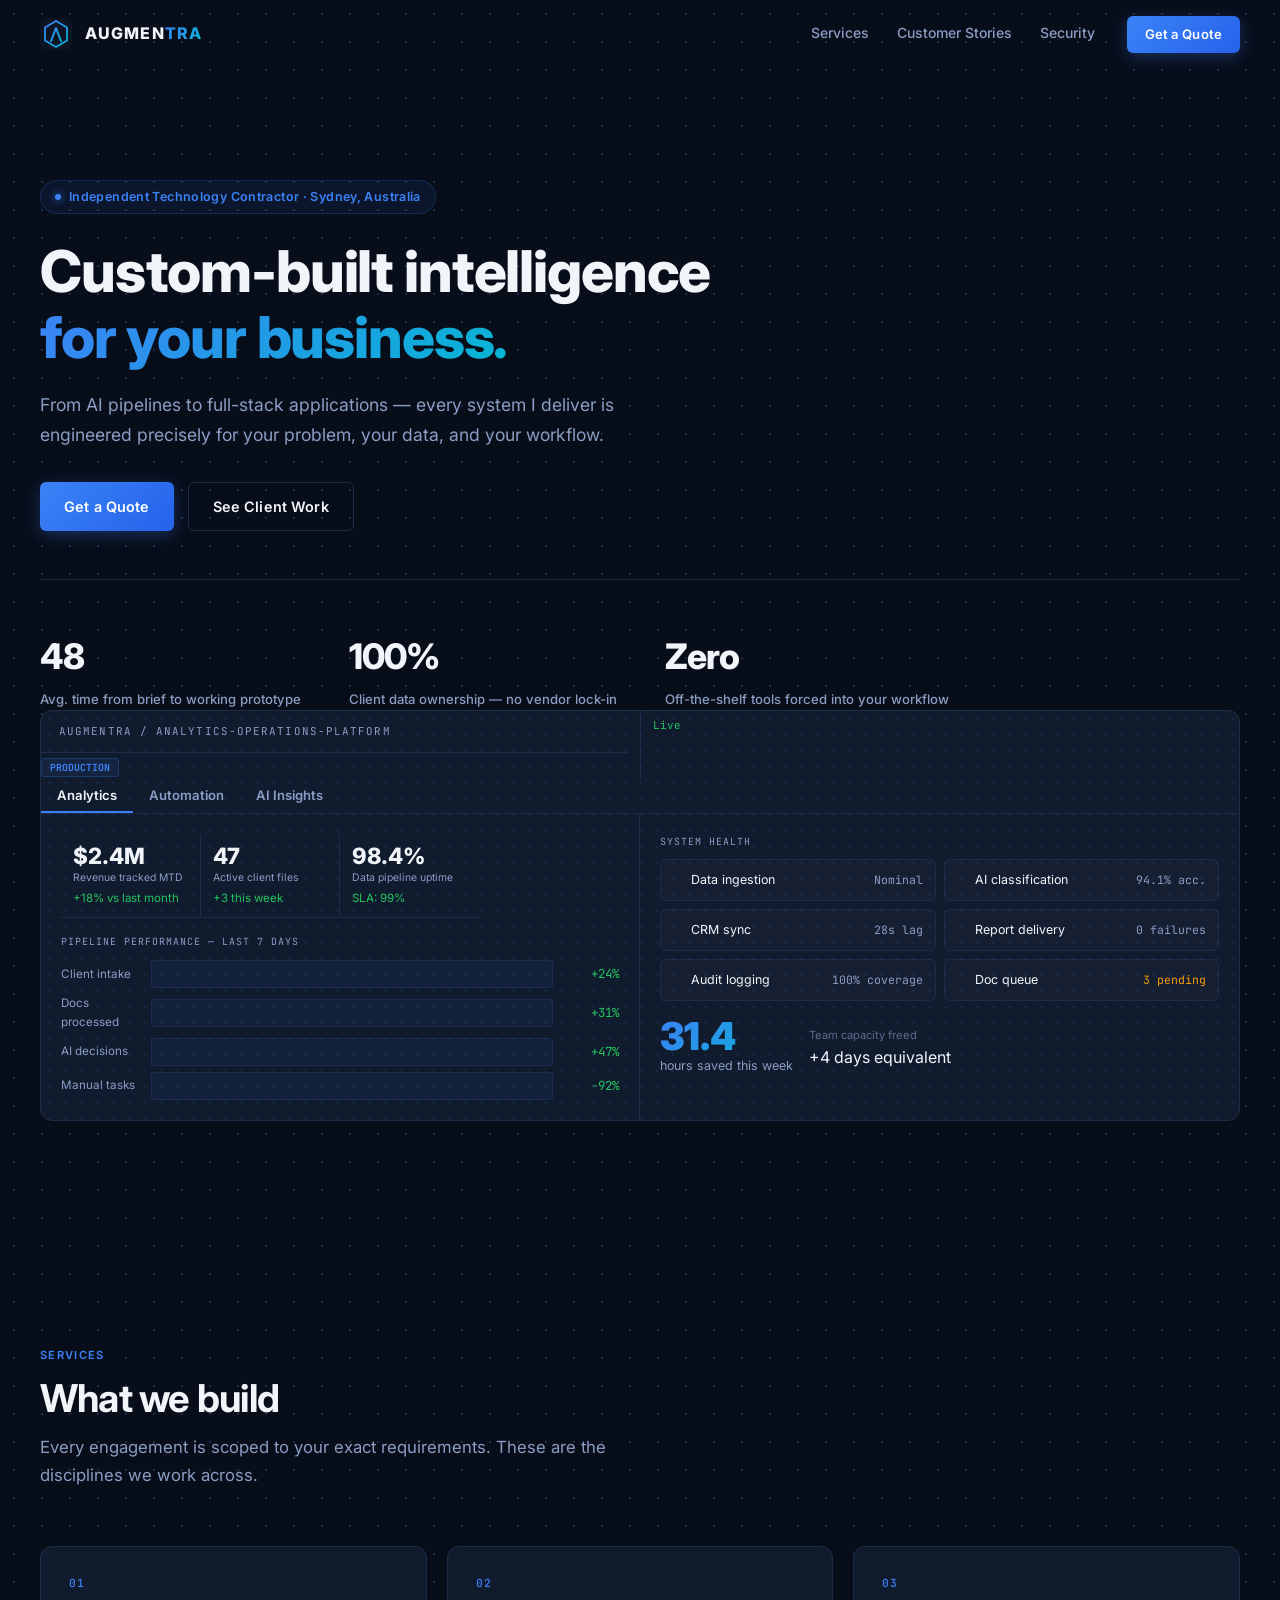
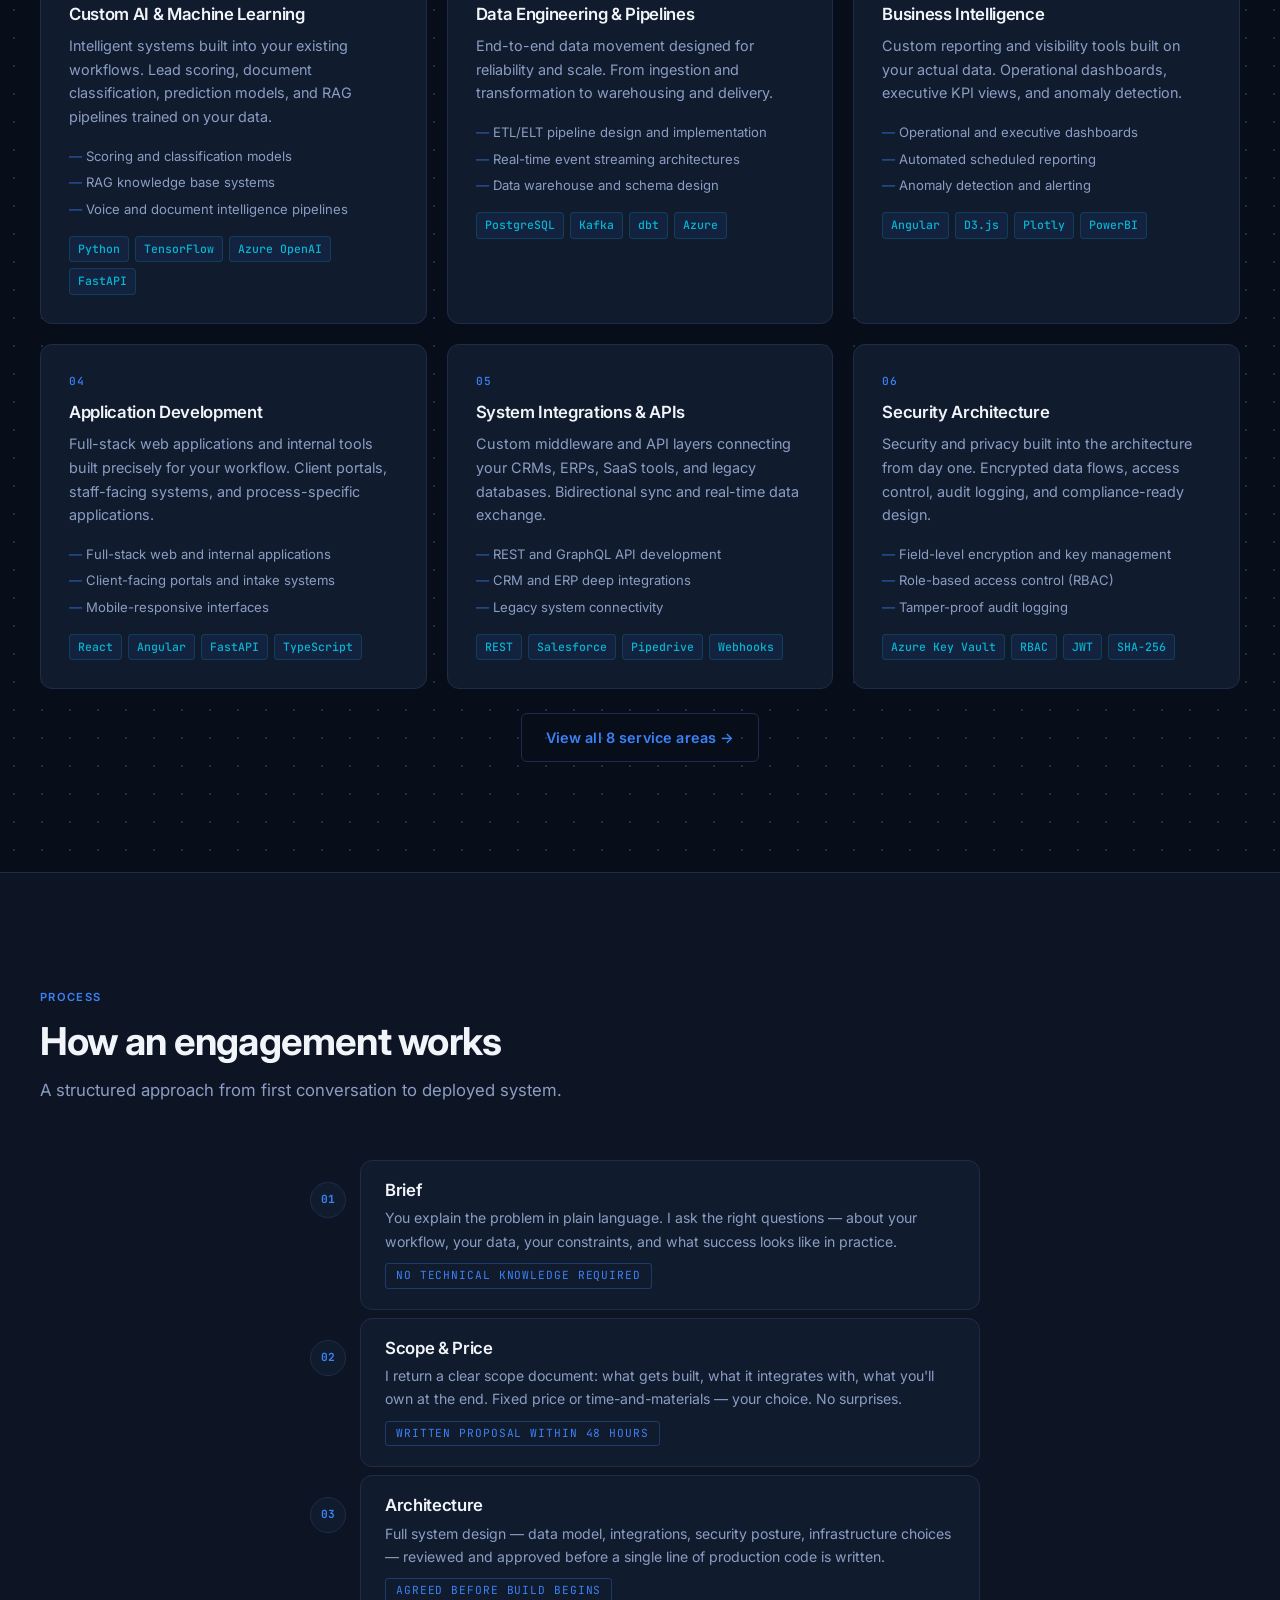
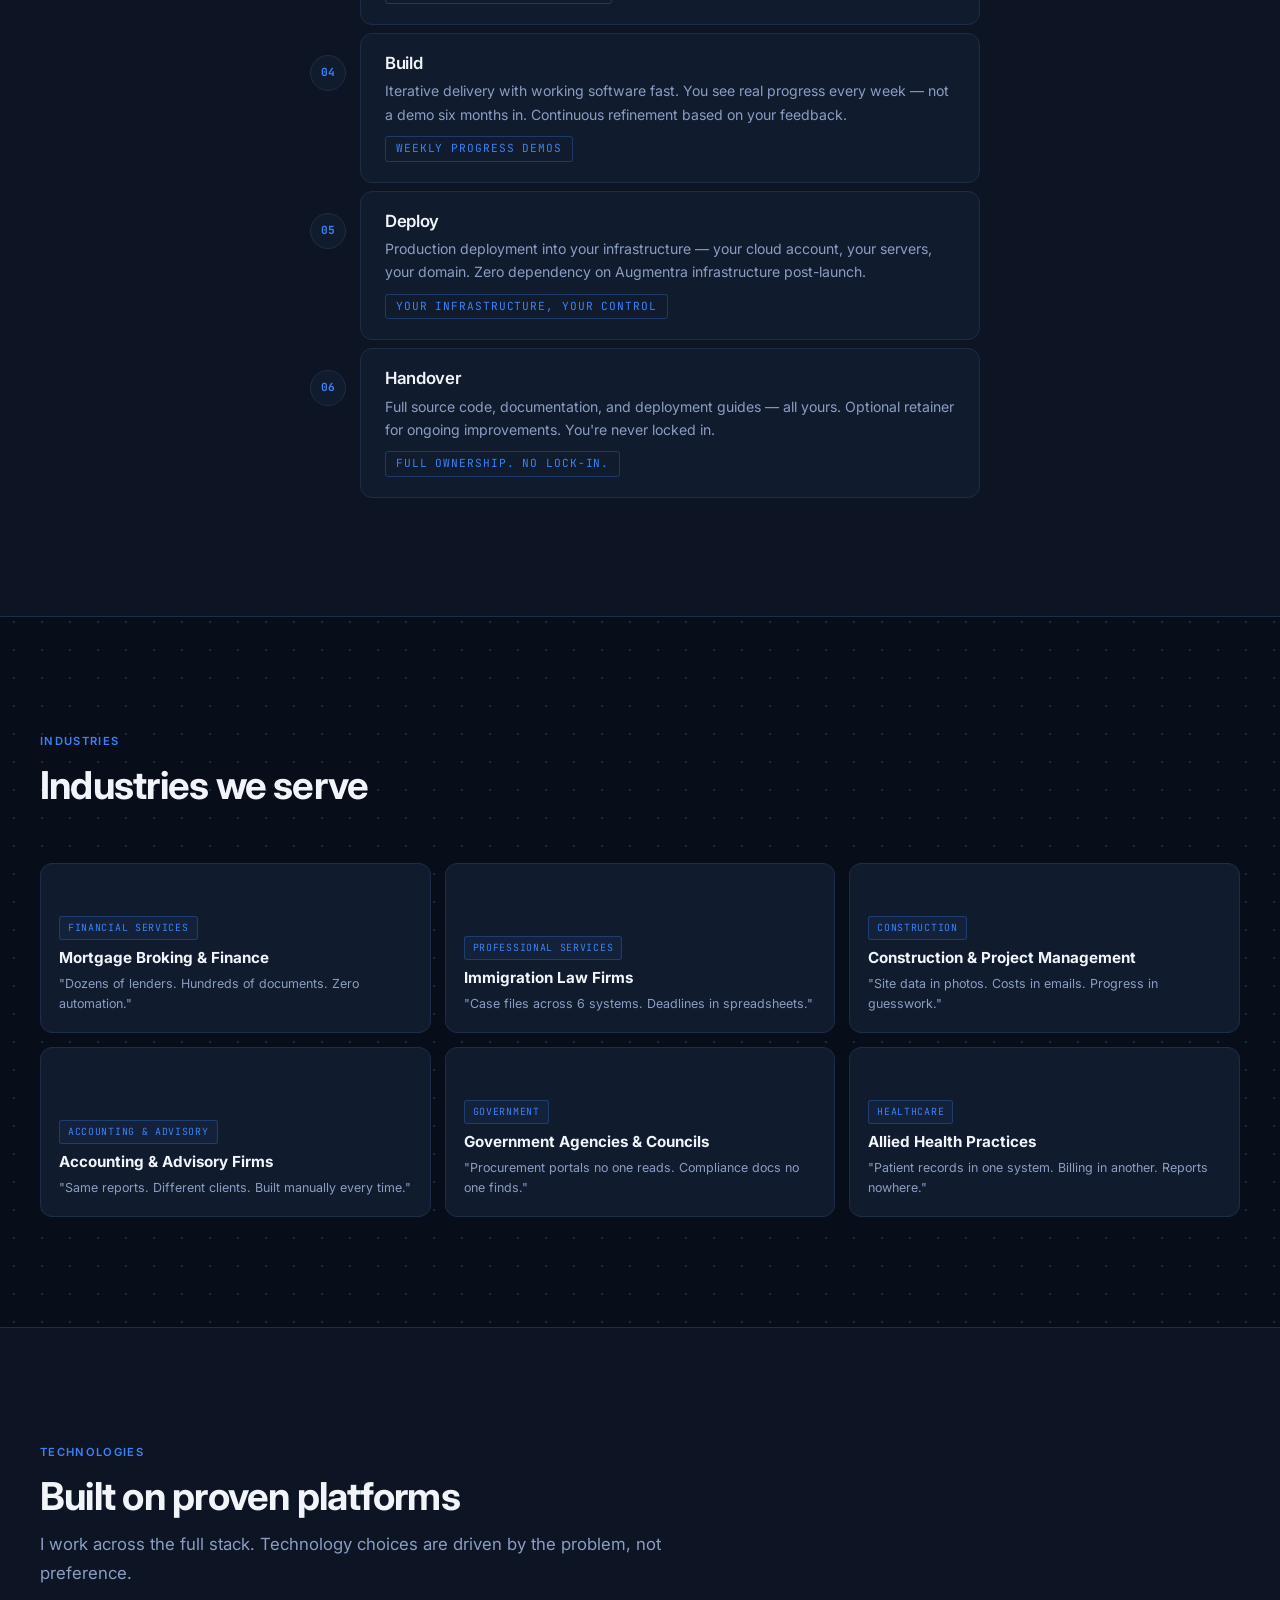
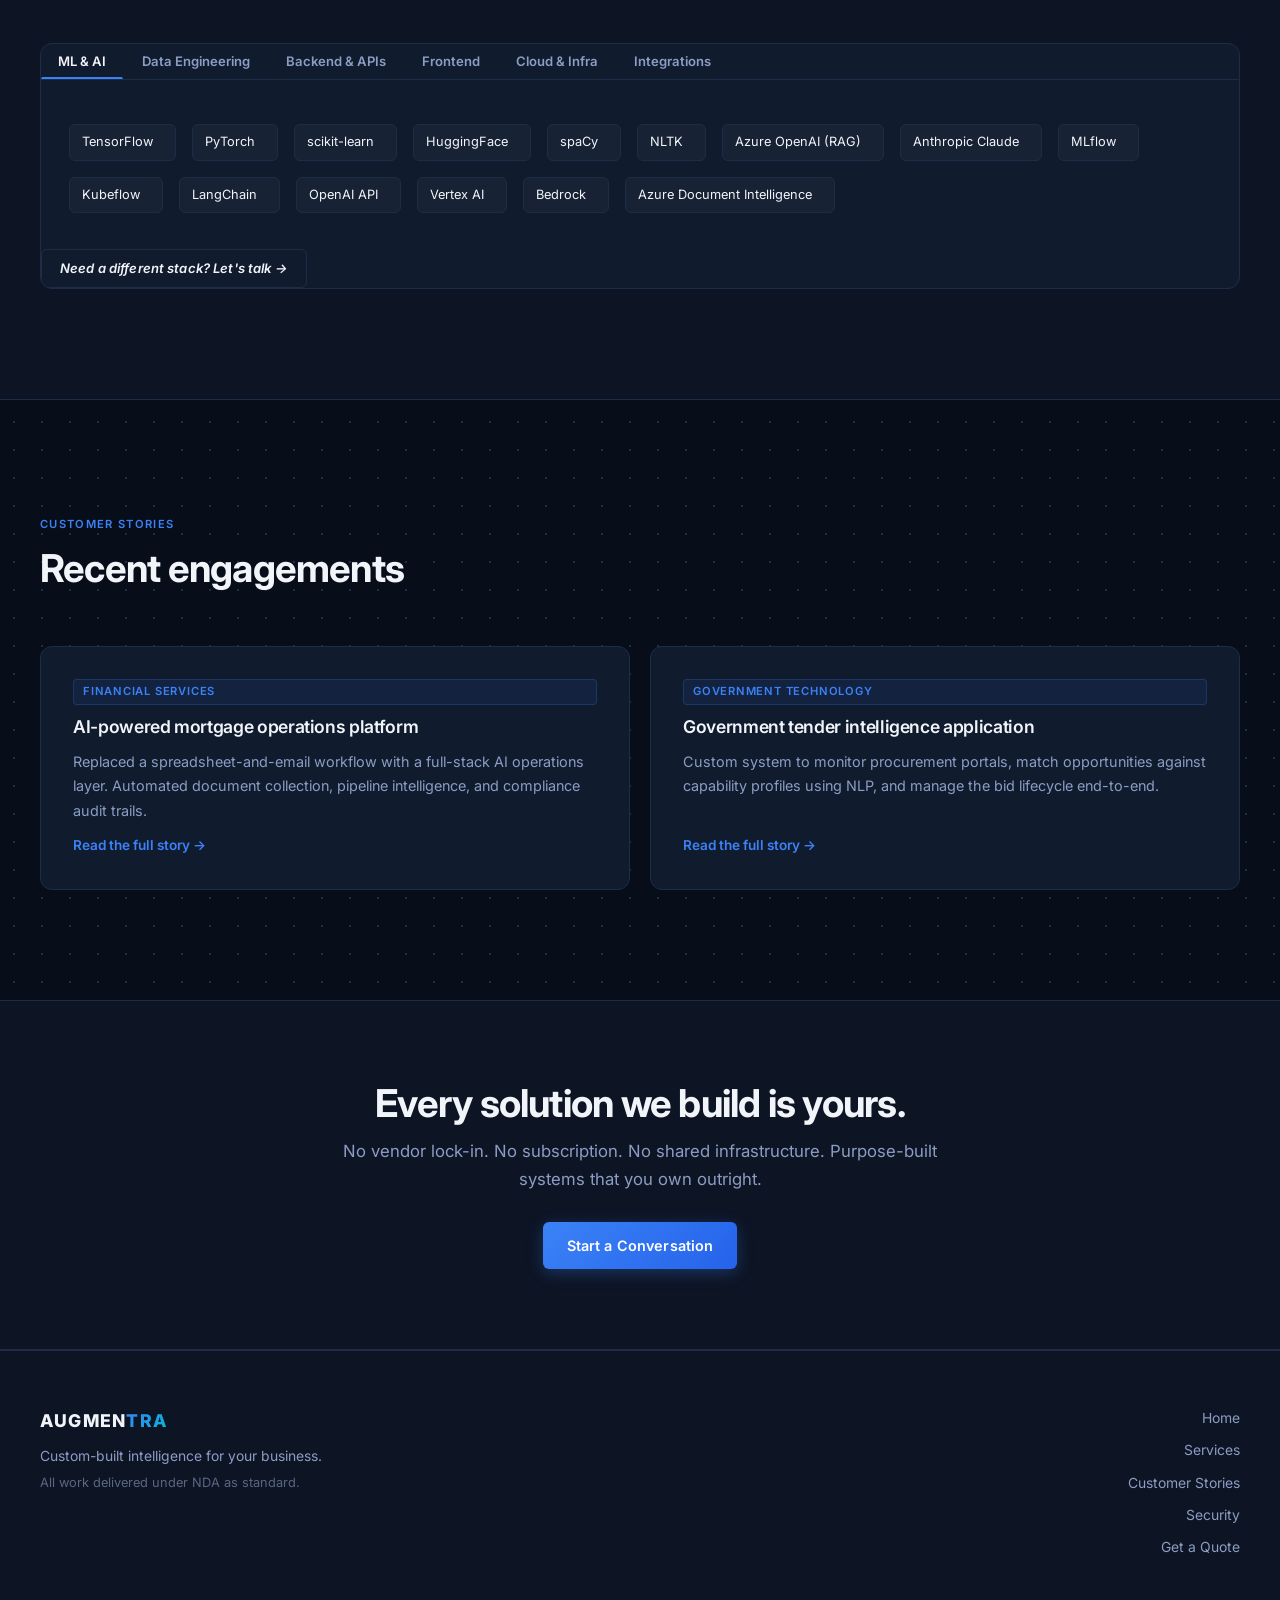
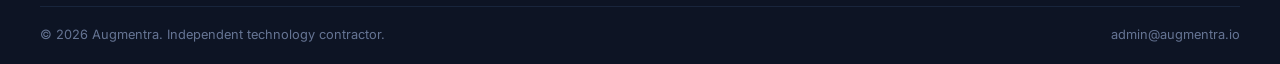
==== index.html @ 49729f47 "fix: cache-bust main.js v2 across all pages" ====
<!DOCTYPE html>
<html lang="en">
<head>
  <meta charset="UTF-8" />
  <meta name="viewport" content="width=device-width, initial-scale=1.0" />
  <title>Augmentra — Custom-built intelligence for your business.</title>
  <meta name="description" content="Independent technology contractor building custom AI, data pipelines, and software integrations. Every system engineered precisely for your problem." />
  <link rel="stylesheet" href="styles.css?v=2" />
  <link rel="icon" href="/favicon.svg?v=2" type="image/svg+xml" />
  <link rel="apple-touch-icon" href="/favicon.svg?v=2" />
</head>
<body class="dot-bg">

<nav class="nav" id="nav">
  <div class="container">
    <div class="nav-inner">
      <a href="/" class="nav-logo">
        <svg class="nav-logo-icon" viewBox="0 0 32 32" xmlns="http://www.w3.org/2000/svg">
          <defs>
            <linearGradient id="nlg" x1="0%" y1="0%" x2="100%" y2="100%">
              <stop offset="0%" stop-color="#3b82f6"/>
              <stop offset="100%" stop-color="#06b6d4"/>
            </linearGradient>
          </defs>
          <rect width="32" height="32" rx="6" fill="#0d1424"/>
          <polygon points="16,3 27,9.5 27,22.5 16,29 5,22.5 5,9.5" fill="none" stroke="url(#nlg)" stroke-width="1.8"/>
          <polyline points="11,23 16,10 21,23" fill="none" stroke="url(#nlg)" stroke-width="2" stroke-linecap="round" stroke-linejoin="round"/>
          <line x1="13" y1="18.5" x2="19" y2="18.5" stroke="url(#nlg)" stroke-width="1.8" stroke-linecap="round"/>
        </svg>
        <span class="nav-wordmark"><span class="nav-wm-aug">AUGMEN</span><span class="nav-wm-tra">TRA</span></span>
      </a>
      <div class="nav-links">
        <a href="/services">Services</a>
        <a href="/customer-stories">Customer Stories</a>
        <a href="/security">Security</a>
      </div>
      <div class="nav-cta">
        <a href="/quote" class="btn btn-primary btn-sm">Get a Quote</a>
      </div>
      <button class="hamburger" id="hamburger" aria-label="Menu" aria-expanded="false">
        <span></span><span></span><span></span>
      </button>
    </div>
    <div class="nav-mobile" id="nav-mobile">
      <a href="/services">Services</a>
      <a href="/customer-stories">Customer Stories</a>
      <a href="/security">Security</a>
      <a href="/quote" class="btn btn-primary btn-sm">Get a Quote</a>
    </div>
  </div>
</nav>

<!-- HERO -->
<section class="hero">
  <div class="container">
    <div class="hero-badge reveal-fade">Independent Technology Contractor · Sydney, Australia</div>
    <h1 class="reveal-up">Custom-built intelligence<br><span class="gradient-text">for your business.</span></h1>
    <p class="sub reveal-up reveal-delay-1">From AI pipelines to full-stack applications — every system I deliver is engineered precisely for your problem, your data, and your workflow.</p>
    <div class="hero-ctas reveal-up reveal-delay-2">
      <a href="/quote" class="btn btn-primary">Get a Quote</a>
      <a href="/customer-stories" class="btn btn-outline">See Client Work</a>
    </div>
    <div class="stats-row reveal-up reveal-delay-3">
      <div class="stat">
        <span class="stat-num" data-target="48">48h</span>
        <span class="stat-label">Avg. time from brief to working prototype</span>
      </div>
      <div class="stat">
        <span class="stat-num">100%</span>
        <span class="stat-label">Client data ownership — no vendor lock-in</span>
      </div>
      <div class="stat">
        <span class="stat-num">Zero</span>
        <span class="stat-label">Off-the-shelf tools forced into your workflow</span>
      </div>
    </div>

    <!-- Hero Dashboard — Augmentra Analytics Platform -->
    <div class="hero-dashboard reveal-up reveal-delay-4">
      <div class="hd-bar">
        <div class="hd-bar-left">
          <div class="hd-dots"><span style="background:#ff5f57"></span><span style="background:#febc2e"></span><span style="background:#28c840"></span></div>
          <span class="hd-title">augmentra / analytics-operations-platform</span>
          <span class="hd-env-badge">Production</span>
        </div>
        <div class="hd-bar-right">
          <span class="hd-live-dot"></span>
          <span class="hd-live-label">Live</span>
        </div>
      </div>
      <div class="hd-tabs">
        <button class="hd-tab active" data-hd-tab="analytics">Analytics</button>
        <button class="hd-tab" data-hd-tab="automation">Automation</button>
        <button class="hd-tab" data-hd-tab="insights">AI Insights</button>
      </div>
      <div class="hd-panels">

        <!-- ANALYTICS TAB -->
        <div class="hd-panel active" data-hd-panel="analytics">
          <div class="hd-body">
            <div class="hd-col hd-col-left">
              <div class="hd-kpi-strip">
                <div class="hd-kpi">
                  <div class="hd-kpi-val">$2.4M</div>
                  <div class="hd-kpi-label">Revenue tracked MTD</div>
                  <div class="hd-kpi-delta up">+18% vs last month</div>
                </div>
                <div class="hd-kpi">
                  <div class="hd-kpi-val">47</div>
                  <div class="hd-kpi-label">Active client files</div>
                  <div class="hd-kpi-delta up">+3 this week</div>
                </div>
                <div class="hd-kpi">
                  <div class="hd-kpi-val">98.4%</div>
                  <div class="hd-kpi-label">Data pipeline uptime</div>
                  <div class="hd-kpi-delta up">SLA: 99%</div>
                </div>
              </div>
              <div class="hd-section-label">Pipeline performance — last 7 days</div>
              <div class="hd-sparklines">
                <div class="hd-spark-row">
                  <span class="hd-spark-label">Client intake</span>
                  <div class="hd-spark"><span style="height:40%"></span><span style="height:60%"></span><span style="height:50%"></span><span style="height:80%"></span><span style="height:65%"></span><span style="height:90%"></span><span style="height:100%"></span></div>
                  <span class="hd-spark-val green">+24%</span>
                </div>
                <div class="hd-spark-row">
                  <span class="hd-spark-label">Docs processed</span>
                  <div class="hd-spark"><span style="height:55%"></span><span style="height:70%"></span><span style="height:60%"></span><span style="height:85%"></span><span style="height:75%"></span><span style="height:92%"></span><span style="height:100%"></span></div>
                  <span class="hd-spark-val green">+31%</span>
                </div>
                <div class="hd-spark-row">
                  <span class="hd-spark-label">AI decisions</span>
                  <div class="hd-spark"><span style="height:30%"></span><span style="height:45%"></span><span style="height:55%"></span><span style="height:70%"></span><span style="height:80%"></span><span style="height:88%"></span><span style="height:100%"></span></div>
                  <span class="hd-spark-val green">+47%</span>
                </div>
                <div class="hd-spark-row">
                  <span class="hd-spark-label">Manual tasks</span>
                  <div class="hd-spark red"><span style="height:100%"></span><span style="height:80%"></span><span style="height:65%"></span><span style="height:50%"></span><span style="height:35%"></span><span style="height:20%"></span><span style="height:8%"></span></div>
                  <span class="hd-spark-val green">-92%</span>
                </div>
              </div>
            </div>
            <div class="hd-col hd-col-right">
              <div class="hd-section-label">System health</div>
              <div class="hd-health-grid">
                <div class="hd-health-item ok"><span class="hd-health-dot"></span><span class="hd-health-name">Data ingestion</span><span class="hd-health-status">Nominal</span></div>
                <div class="hd-health-item ok"><span class="hd-health-dot"></span><span class="hd-health-name">AI classification</span><span class="hd-health-status">94.1% acc.</span></div>
                <div class="hd-health-item ok"><span class="hd-health-dot"></span><span class="hd-health-name">CRM sync</span><span class="hd-health-status">28s lag</span></div>
                <div class="hd-health-item ok"><span class="hd-health-dot"></span><span class="hd-health-name">Report delivery</span><span class="hd-health-status">0 failures</span></div>
                <div class="hd-health-item ok"><span class="hd-health-dot"></span><span class="hd-health-name">Audit logging</span><span class="hd-health-status">100% coverage</span></div>
                <div class="hd-health-item warn"><span class="hd-health-dot warn"></span><span class="hd-health-name">Doc queue</span><span class="hd-health-status warn">3 pending</span></div>
              </div>
              <div class="hd-time-saved">
                <div>
                  <div class="hd-time-val" id="hd-time-saved">31.4</div>
                  <div class="hd-time-label">hours saved this week</div>
                </div>
                <div class="hd-time-right">
                  <div class="hd-time-sub">Team capacity freed</div>
                  <div class="hd-time-freed">+4 days equivalent</div>
                </div>
              </div>
            </div>
          </div>
        </div>

        <!-- AUTOMATION TAB -->
        <div class="hd-panel" data-hd-panel="automation">
          <div class="hd-body">
            <div class="hd-col hd-col-left">
              <div class="hd-section-label">Workflow automation — current coverage</div>
              <div class="hd-pipeline">
                <div class="hd-pipe-row">
                  <div class="hd-pipe-name">Client intake &amp; routing</div>
                  <div class="hd-pipe-bar-wrap"><div class="hd-pipe-bar" style="width:100%"></div></div>
                  <div class="hd-pipe-stat green">100%</div>
                </div>
                <div class="hd-pipe-row">
                  <div class="hd-pipe-name">Document collection</div>
                  <div class="hd-pipe-bar-wrap"><div class="hd-pipe-bar" style="width:94%"></div></div>
                  <div class="hd-pipe-stat green">94%</div>
                </div>
                <div class="hd-pipe-row">
                  <div class="hd-pipe-name">AI classification</div>
                  <div class="hd-pipe-bar-wrap"><div class="hd-pipe-bar" style="width:97%"></div></div>
                  <div class="hd-pipe-stat green">97%</div>
                </div>
                <div class="hd-pipe-row">
                  <div class="hd-pipe-name">Compliance validation</div>
                  <div class="hd-pipe-bar-wrap"><div class="hd-pipe-bar" style="width:100%"></div></div>
                  <div class="hd-pipe-stat green">100%</div>
                </div>
                <div class="hd-pipe-row">
                  <div class="hd-pipe-name">CRM &amp; reporting sync</div>
                  <div class="hd-pipe-bar-wrap"><div class="hd-pipe-bar" style="width:100%"></div></div>
                  <div class="hd-pipe-stat green">Live</div>
                </div>
                <div class="hd-pipe-row">
                  <div class="hd-pipe-name">Client notifications</div>
                  <div class="hd-pipe-bar-wrap"><div class="hd-pipe-bar" style="width:88%"></div></div>
                  <div class="hd-pipe-stat green">88%</div>
                </div>
                <div class="hd-pipe-row">
                  <div class="hd-pipe-name">Manual data entry</div>
                  <div class="hd-pipe-bar-wrap"><div class="hd-pipe-bar red" style="width:4%"></div></div>
                  <div class="hd-pipe-stat red">4%</div>
                </div>
              </div>
            </div>
            <div class="hd-col hd-col-right">
              <div class="hd-section-label">Live activity feed</div>
              <div class="hd-feed" id="hd-feed">
                <div class="hd-feed-item">
                  <span class="hd-feed-dot green"></span>
                  <div class="hd-feed-text"><strong>Client onboarded</strong> — intake form routed, docs requested automatically</div>
                  <span class="hd-feed-time">2m ago</span>
                </div>
                <div class="hd-feed-item">
                  <span class="hd-feed-dot blue"></span>
                  <div class="hd-feed-text"><strong>12 reports delivered</strong> — scheduled batch, zero manual effort</div>
                  <span class="hd-feed-time">8m ago</span>
                </div>
                <div class="hd-feed-item">
                  <span class="hd-feed-dot amber"></span>
                  <div class="hd-feed-text"><strong>Chase sent</strong> — 2 missing documents, auto-reminder triggered</div>
                  <span class="hd-feed-time">14m ago</span>
                </div>
                <div class="hd-feed-item">
                  <span class="hd-feed-dot green"></span>
                  <div class="hd-feed-text"><strong>Compliance: PASS</strong> — 0 flags, deal advanced to next stage</div>
                  <span class="hd-feed-time">21m ago</span>
                </div>
                <div class="hd-feed-item">
                  <span class="hd-feed-dot blue"></span>
                  <div class="hd-feed-text"><strong>CRM synced</strong> — 8 pipeline records updated from data layer</div>
                  <span class="hd-feed-time">29m ago</span>
                </div>
              </div>
            </div>
          </div>
        </div>

        <!-- AI INSIGHTS TAB -->
        <div class="hd-panel" data-hd-panel="insights">
          <div class="hd-body">
            <div class="hd-col hd-col-left">
              <div class="hd-section-label">AI model performance</div>
              <div class="hd-model-list">
                <div class="hd-model-row">
                  <div class="hd-model-info">
                    <div class="hd-model-name">Document Classifier</div>
                    <div class="hd-model-detail">TensorFlow &middot; 15 categories &middot; retrained weekly</div>
                  </div>
                  <div class="hd-model-acc">
                    <div class="hd-model-acc-val">94.1%</div>
                    <div class="hd-model-acc-bar"><div style="width:94.1%"></div></div>
                  </div>
                </div>
                <div class="hd-model-row">
                  <div class="hd-model-info">
                    <div class="hd-model-name">Risk Scoring Engine</div>
                    <div class="hd-model-detail">scikit-learn &middot; income + behaviour signals</div>
                  </div>
                  <div class="hd-model-acc">
                    <div class="hd-model-acc-val">91.7%</div>
                    <div class="hd-model-acc-bar"><div style="width:91.7%"></div></div>
                  </div>
                </div>
                <div class="hd-model-row">
                  <div class="hd-model-info">
                    <div class="hd-model-name">RAG Knowledge Base</div>
                    <div class="hd-model-detail">Azure OpenAI &middot; 8,400 policy chunks indexed</div>
                  </div>
                  <div class="hd-model-acc">
                    <div class="hd-model-acc-val">0.87</div>
                    <div class="hd-model-acc-bar"><div style="width:87%"></div></div>
                  </div>
                </div>
                <div class="hd-model-row">
                  <div class="hd-model-info">
                    <div class="hd-model-name">NLP Intent Classifier</div>
                    <div class="hd-model-detail">spaCy &middot; email + message routing</div>
                  </div>
                  <div class="hd-model-acc">
                    <div class="hd-model-acc-val">96.2%</div>
                    <div class="hd-model-acc-bar"><div style="width:96.2%"></div></div>
                  </div>
                </div>
              </div>
            </div>
            <div class="hd-col hd-col-right">
              <div class="hd-section-label">Recent AI decisions</div>
              <div class="hd-ai-decisions" id="hd-ai-decisions">
                <div class="hd-ai-row approve">
                  <span class="hd-ai-badge approve">APPROVE</span>
                  <div class="hd-ai-detail">File #8821 &middot; risk=LOW &middot; conf=0.94 &middot; 8s</div>
                </div>
                <div class="hd-ai-row approve">
                  <span class="hd-ai-badge approve">APPROVE</span>
                  <div class="hd-ai-detail">File #8819 &middot; risk=LOW &middot; conf=0.91 &middot; 11s</div>
                </div>
                <div class="hd-ai-row review">
                  <span class="hd-ai-badge review">REVIEW</span>
                  <div class="hd-ai-detail">File #8817 &middot; risk=MED &middot; conf=0.62 &middot; broker notified</div>
                </div>
                <div class="hd-ai-row approve">
                  <span class="hd-ai-badge approve">APPROVE</span>
                  <div class="hd-ai-detail">File #8815 &middot; risk=LOW &middot; conf=0.97 &middot; 7s</div>
                </div>
                <div class="hd-ai-row approve">
                  <span class="hd-ai-badge approve">APPROVE</span>
                  <div class="hd-ai-detail">File #8812 &middot; risk=LOW &middot; conf=0.89 &middot; 14s</div>
                </div>
              </div>
              <div class="hd-ai-summary">
                <span>Today: <strong>42 decisions</strong></span>
                <span class="green">38 auto-approved</span>
                <span class="amber">4 routed to review</span>
              </div>
            </div>
          </div>
        </div>

      </div>
    </div>
  </div>
</section>

<!-- WHAT WE BUILD -->
<section class="section">
  <div class="container">
    <div class="section-header reveal-up">
      <span class="eyebrow">Services</span>
      <h2>What we build</h2>
      <p class="sub">Every engagement is scoped to your exact requirements. These are the disciplines we work across.</p>
    </div>
    <div class="services-grid">

      <div class="service-card reveal-up">
        <span class="service-num">01</span>
        <h3>Custom AI &amp; Machine Learning</h3>
        <p>Intelligent systems built into your existing workflows. Lead scoring, document classification, prediction models, and RAG pipelines trained on your data.</p>
        <div class="service-deliverables">
          <p>Scoring and classification models</p>
          <p>RAG knowledge base systems</p>
          <p>Voice and document intelligence pipelines</p>
        </div>
        <div class="tags">
          <span class="tag">Python</span>
          <span class="tag">TensorFlow</span>
          <span class="tag">Azure OpenAI</span>
          <span class="tag">FastAPI</span>
        </div>
      </div>

      <div class="service-card reveal-up reveal-delay-1">
        <span class="service-num">02</span>
        <h3>Data Engineering &amp; Pipelines</h3>
        <p>End-to-end data movement designed for reliability and scale. From ingestion and transformation to warehousing and delivery.</p>
        <div class="service-deliverables">
          <p>ETL/ELT pipeline design and implementation</p>
          <p>Real-time event streaming architectures</p>
          <p>Data warehouse and schema design</p>
        </div>
        <div class="tags">
          <span class="tag">PostgreSQL</span>
          <span class="tag">Kafka</span>
          <span class="tag">dbt</span>
          <span class="tag">Azure</span>
        </div>
      </div>

      <div class="service-card reveal-up reveal-delay-2">
        <span class="service-num">03</span>
        <h3>Business Intelligence</h3>
        <p>Custom reporting and visibility tools built on your actual data. Operational dashboards, executive KPI views, and anomaly detection.</p>
        <div class="service-deliverables">
          <p>Operational and executive dashboards</p>
          <p>Automated scheduled reporting</p>
          <p>Anomaly detection and alerting</p>
        </div>
        <div class="tags">
          <span class="tag">Angular</span>
          <span class="tag">D3.js</span>
          <span class="tag">Plotly</span>
          <span class="tag">PowerBI</span>
        </div>
      </div>

      <div class="service-card reveal-up">
        <span class="service-num">04</span>
        <h3>Application Development</h3>
        <p>Full-stack web applications and internal tools built precisely for your workflow. Client portals, staff-facing systems, and process-specific applications.</p>
        <div class="service-deliverables">
          <p>Full-stack web and internal applications</p>
          <p>Client-facing portals and intake systems</p>
          <p>Mobile-responsive interfaces</p>
        </div>
        <div class="tags">
          <span class="tag">React</span>
          <span class="tag">Angular</span>
          <span class="tag">FastAPI</span>
          <span class="tag">TypeScript</span>
        </div>
      </div>

      <div class="service-card reveal-up reveal-delay-1">
        <span class="service-num">05</span>
        <h3>System Integrations &amp; APIs</h3>
        <p>Custom middleware and API layers connecting your CRMs, ERPs, SaaS tools, and legacy databases. Bidirectional sync and real-time data exchange.</p>
        <div class="service-deliverables">
          <p>REST and GraphQL API development</p>
          <p>CRM and ERP deep integrations</p>
          <p>Legacy system connectivity</p>
        </div>
        <div class="tags">
          <span class="tag">REST</span>
          <span class="tag">Salesforce</span>
          <span class="tag">Pipedrive</span>
          <span class="tag">Webhooks</span>
        </div>
      </div>

      <div class="service-card reveal-up reveal-delay-2">
        <span class="service-num">06</span>
        <h3>Security Architecture</h3>
        <p>Security and privacy built into the architecture from day one. Encrypted data flows, access control, audit logging, and compliance-ready design.</p>
        <div class="service-deliverables">
          <p>Field-level encryption and key management</p>
          <p>Role-based access control (RBAC)</p>
          <p>Tamper-proof audit logging</p>
        </div>
        <div class="tags">
          <span class="tag">Azure Key Vault</span>
          <span class="tag">RBAC</span>
          <span class="tag">JWT</span>
          <span class="tag">SHA-256</span>
        </div>
      </div>

    </div>
    <div class="section-more reveal-fade">
      <a href="/services" class="btn btn-outline">View all 8 service areas &#x2192;</a>
    </div>
  </div>
</section>

<!-- HOW WE WORK -->
<section class="section section-dark">
  <div class="container">
    <div class="section-header reveal-up">
      <span class="eyebrow">Process</span>
      <h2>How an engagement works</h2>
      <p class="sub">A structured approach from first conversation to deployed system.</p>
    </div>
    <div class="process-steps">
      <div class="ps-step reveal-up">
        <div class="ps-connector"></div>
        <div class="ps-num">01</div>
        <div class="ps-content">
          <h3>Brief</h3>
          <p>You explain the problem in plain language. I ask the right questions — about your workflow, your data, your constraints, and what success looks like in practice.</p>
          <div class="ps-tag">No technical knowledge required</div>
        </div>
      </div>
      <div class="ps-step reveal-up reveal-delay-1">
        <div class="ps-connector"></div>
        <div class="ps-num">02</div>
        <div class="ps-content">
          <h3>Scope &amp; Price</h3>
          <p>I return a clear scope document: what gets built, what it integrates with, what you'll own at the end. Fixed price or time-and-materials — your choice. No surprises.</p>
          <div class="ps-tag">Written proposal within 48 hours</div>
        </div>
      </div>
      <div class="ps-step reveal-up reveal-delay-2">
        <div class="ps-connector"></div>
        <div class="ps-num">03</div>
        <div class="ps-content">
          <h3>Architecture</h3>
          <p>Full system design — data model, integrations, security posture, infrastructure choices — reviewed and approved before a single line of production code is written.</p>
          <div class="ps-tag">Agreed before build begins</div>
        </div>
      </div>
      <div class="ps-step reveal-up reveal-delay-3">
        <div class="ps-connector"></div>
        <div class="ps-num">04</div>
        <div class="ps-content">
          <h3>Build</h3>
          <p>Iterative delivery with working software fast. You see real progress every week — not a demo six months in. Continuous refinement based on your feedback.</p>
          <div class="ps-tag">Weekly progress demos</div>
        </div>
      </div>
      <div class="ps-step reveal-up reveal-delay-4">
        <div class="ps-connector"></div>
        <div class="ps-num">05</div>
        <div class="ps-content">
          <h3>Deploy</h3>
          <p>Production deployment into your infrastructure — your cloud account, your servers, your domain. Zero dependency on Augmentra infrastructure post-launch.</p>
          <div class="ps-tag">Your infrastructure, your control</div>
        </div>
      </div>
      <div class="ps-step reveal-up reveal-delay-4">
        <div class="ps-connector last"></div>
        <div class="ps-num">06</div>
        <div class="ps-content">
          <h3>Handover</h3>
          <p>Full source code, documentation, and deployment guides — all yours. Optional retainer for ongoing improvements. You're never locked in.</p>
          <div class="ps-tag">Full ownership. No lock-in.</div>
        </div>
      </div>
    </div>
  </div>
</section>

<!-- INDUSTRIES -->
<section class="section">
  <div class="container">
    <div class="section-header reveal-up">
      <span class="eyebrow">Industries</span>
      <h2>Industries we serve</h2>
    </div>
    <div class="industries-v2">
      <div class="ind-card reveal-up" tabindex="0">
        <div class="ind-front">
          <div class="ind-tag">Financial Services</div>
          <div class="ind-name">Mortgage Broking &amp; Finance</div>
          <div class="ind-tagline">"Dozens of lenders. Hundreds of documents. Zero automation."</div>
        </div>
        <div class="ind-back">
          <div class="ind-pain"><strong>Pain:</strong> Manual document collection, compliance trails, CRM data entry</div>
          <div class="ind-client"><strong>Ideal client:</strong> Mid-size brokerage (5–50 brokers), Salesforce/Pipedrive</div>
          <div class="ind-example"><strong>Built:</strong> AI document classifier + automated compliance checker</div>
        </div>
      </div>
      <div class="ind-card reveal-up reveal-delay-1" tabindex="0">
        <div class="ind-front">
          <div class="ind-tag">Professional Services</div>
          <div class="ind-name">Immigration Law Firms</div>
          <div class="ind-tagline">"Case files across 6 systems. Deadlines in spreadsheets."</div>
        </div>
        <div class="ind-back">
          <div class="ind-pain"><strong>Pain:</strong> Visa deadline tracking, document assembly, client communication</div>
          <div class="ind-client"><strong>Ideal client:</strong> Boutique immigration firm (3–20 lawyers)</div>
          <div class="ind-example"><strong>Built:</strong> Matter management portal with automated intake + alerts</div>
        </div>
      </div>
      <div class="ind-card reveal-up reveal-delay-2" tabindex="0">
        <div class="ind-front">
          <div class="ind-tag">Construction</div>
          <div class="ind-name">Construction &amp; Project Management</div>
          <div class="ind-tagline">"Site data in photos. Costs in emails. Progress in guesswork."</div>
        </div>
        <div class="ind-back">
          <div class="ind-pain"><strong>Pain:</strong> Subcontractor management, variation tracking, progress reporting</div>
          <div class="ind-client"><strong>Ideal client:</strong> Mid-tier contractor ($10M–$100M projects)</div>
          <div class="ind-example"><strong>Built:</strong> Automated variation log + subcontractor portal</div>
        </div>
      </div>
      <div class="ind-card reveal-up" tabindex="0">
        <div class="ind-front">
          <div class="ind-tag">Accounting &amp; Advisory</div>
          <div class="ind-name">Accounting &amp; Advisory Firms</div>
          <div class="ind-tagline">"Same reports. Different clients. Built manually every time."</div>
        </div>
        <div class="ind-back">
          <div class="ind-pain"><strong>Pain:</strong> Client reporting, data consolidation from Xero/MYOB/Quickbooks</div>
          <div class="ind-client"><strong>Ideal client:</strong> Accounting firm with 50+ SME clients</div>
          <div class="ind-example"><strong>Built:</strong> Automated multi-client reporting pipeline + KPI dashboards</div>
        </div>
      </div>
      <div class="ind-card reveal-up reveal-delay-1" tabindex="0">
        <div class="ind-front">
          <div class="ind-tag">Government</div>
          <div class="ind-name">Government Agencies &amp; Councils</div>
          <div class="ind-tagline">"Procurement portals no one reads. Compliance docs no one finds."</div>
        </div>
        <div class="ind-back">
          <div class="ind-pain"><strong>Pain:</strong> Grant management, tender monitoring, compliance documentation</div>
          <div class="ind-client"><strong>Ideal client:</strong> Local council, state agency procurement team</div>
          <div class="ind-example"><strong>Built:</strong> NLP tender matching + bid lifecycle management</div>
        </div>
      </div>
      <div class="ind-card reveal-up reveal-delay-2" tabindex="0">
        <div class="ind-front">
          <div class="ind-tag">Healthcare</div>
          <div class="ind-name">Allied Health Practices</div>
          <div class="ind-tagline">"Patient records in one system. Billing in another. Reports nowhere."</div>
        </div>
        <div class="ind-back">
          <div class="ind-pain"><strong>Pain:</strong> Practice analytics, insurance claiming, appointment intelligence</div>
          <div class="ind-client"><strong>Ideal client:</strong> Multi-location physio/dental/psychology practice</div>
          <div class="ind-example"><strong>Built:</strong> Cross-system analytics dashboard + automated referral tracking</div>
        </div>
      </div>
    </div>
  </div>
</section>

<!-- TECH STACK -->
<section class="section section-dark">
  <div class="container">
    <div class="section-header reveal-up">
      <span class="eyebrow">Technologies</span>
      <h2>Built on proven platforms</h2>
      <p class="sub">I work across the full stack. Technology choices are driven by the problem, not preference.</p>
    </div>
    <div class="stack-tabs reveal-up">
      <div class="stack-tab-buttons" role="tablist">
        <button class="stack-tab-btn active" role="tab" data-tab="ml" aria-selected="true">ML &amp; AI</button>
        <button class="stack-tab-btn" role="tab" data-tab="data" aria-selected="false">Data Engineering</button>
        <button class="stack-tab-btn" role="tab" data-tab="backend" aria-selected="false">Backend &amp; APIs</button>
        <button class="stack-tab-btn" role="tab" data-tab="frontend" aria-selected="false">Frontend</button>
        <button class="stack-tab-btn" role="tab" data-tab="cloud" aria-selected="false">Cloud &amp; Infra</button>
        <button class="stack-tab-btn" role="tab" data-tab="integrations" aria-selected="false">Integrations</button>
      </div>
      <div class="stack-tab-panels">
        <div class="stack-tab-panel active" data-panel="ml">
          <span class="stack-pill" data-tooltip="Used in production">TensorFlow</span>
          <span class="stack-pill" data-tooltip="Used in production">PyTorch</span>
          <span class="stack-pill" data-tooltip="Used in production">scikit-learn</span>
          <span class="stack-pill" data-tooltip="Research/certified">HuggingFace</span>
          <span class="stack-pill" data-tooltip="Used in production">spaCy</span>
          <span class="stack-pill" data-tooltip="Used in production">NLTK</span>
          <span class="stack-pill" data-tooltip="Used in production">Azure OpenAI (RAG)</span>
          <span class="stack-pill" data-tooltip="Used in production">Anthropic Claude</span>
          <span class="stack-pill" data-tooltip="Used in production">MLflow</span>
          <span class="stack-pill" data-tooltip="Research/certified">Kubeflow</span>
          <span class="stack-pill" data-tooltip="Used in production">LangChain</span>
          <span class="stack-pill" data-tooltip="Used in production">OpenAI API</span>
          <span class="stack-pill" data-tooltip="Research/certified">Vertex AI</span>
          <span class="stack-pill" data-tooltip="Research/certified">Bedrock</span>
          <span class="stack-pill" data-tooltip="Used in production">Azure Document Intelligence</span>
        </div>
        <div class="stack-tab-panel" data-panel="data">
          <span class="stack-pill" data-tooltip="Used in production">Python (Pandas, NumPy, SciPy)</span>
          <span class="stack-pill" data-tooltip="Used in production">PostgreSQL</span>
          <span class="stack-pill" data-tooltip="Used in production">SQLite</span>
          <span class="stack-pill" data-tooltip="Used in production">SQLAlchemy/Alembic</span>
          <span class="stack-pill" data-tooltip="Used in production">dbt</span>
          <span class="stack-pill" data-tooltip="Used in production">Kafka</span>
          <span class="stack-pill" data-tooltip="Research/certified">Apache Airflow</span>
          <span class="stack-pill" data-tooltip="Used in production">Azure Data Lake</span>
          <span class="stack-pill" data-tooltip="Used in production">AWS S3</span>
          <span class="stack-pill" data-tooltip="Used in production">Microsoft Syntex</span>
          <span class="stack-pill" data-tooltip="Used in production">OpenRefine</span>
          <span class="stack-pill" data-tooltip="Research/certified">SPSS</span>
          <span class="stack-pill" data-tooltip="Research/certified">Snowflake</span>
          <span class="stack-pill" data-tooltip="Research/certified">BigQuery</span>
        </div>
        <div class="stack-tab-panel" data-panel="backend">
          <span class="stack-pill" data-tooltip="Used in production">FastAPI</span>
          <span class="stack-pill" data-tooltip="Used in production">Flask</span>
          <span class="stack-pill" data-tooltip="Used in production">Node.js</span>
          <span class="stack-pill" data-tooltip="Used in production">REST</span>
          <span class="stack-pill" data-tooltip="Used in production">GraphQL</span>
          <span class="stack-pill" data-tooltip="Used in production">Graph API</span>
          <span class="stack-pill" data-tooltip="Used in production">Azure Functions</span>
          <span class="stack-pill" data-tooltip="Used in production">AWS Lambda</span>
          <span class="stack-pill" data-tooltip="Used in production">Celery</span>
          <span class="stack-pill" data-tooltip="Used in production">Redis</span>
          <span class="stack-pill" data-tooltip="Used in production">Docker</span>
          <span class="stack-pill" data-tooltip="Used in production">JWT</span>
          <span class="stack-pill" data-tooltip="Used in production">OAuth2</span>
          <span class="stack-pill" data-tooltip="Used in production">WebSockets</span>
          <span class="stack-pill" data-tooltip="Used in production">OpenAPI / Swagger</span>
        </div>
        <div class="stack-tab-panel" data-panel="frontend">
          <span class="stack-pill" data-tooltip="Used in production">React</span>
          <span class="stack-pill" data-tooltip="Used in production">Angular</span>
          <span class="stack-pill" data-tooltip="Used in production">TypeScript</span>
          <span class="stack-pill" data-tooltip="Used in production">D3.js</span>
          <span class="stack-pill" data-tooltip="Used in production">Matplotlib</span>
          <span class="stack-pill" data-tooltip="Used in production">Seaborn</span>
          <span class="stack-pill" data-tooltip="Used in production">Plotly</span>
          <span class="stack-pill" data-tooltip="Research/certified">Dash</span>
          <span class="stack-pill" data-tooltip="Research/certified">Bokeh</span>
          <span class="stack-pill" data-tooltip="Used in production">PowerBI</span>
          <span class="stack-pill" data-tooltip="Research/certified">Tableau</span>
          <span class="stack-pill" data-tooltip="Used in production">Tailwind CSS</span>
        </div>
        <div class="stack-tab-panel" data-panel="cloud">
          <span class="stack-pill" data-tooltip="Used in production">Azure Key Vault</span>
          <span class="stack-pill" data-tooltip="Used in production">Azure Functions</span>
          <span class="stack-pill" data-tooltip="Used in production">Azure Cognitive Search</span>
          <span class="stack-pill" data-tooltip="Used in production">Azure Data Lake</span>
          <span class="stack-pill" data-tooltip="Used in production">Azure Monitor</span>
          <span class="stack-pill" data-tooltip="Used in production">Azure AD / Entra ID</span>
          <span class="stack-pill" data-tooltip="Used in production">AWS Lambda</span>
          <span class="stack-pill" data-tooltip="Used in production">AWS S3</span>
          <span class="stack-pill" data-tooltip="Used in production">AWS RDS</span>
          <span class="stack-pill" data-tooltip="Used in production">Docker</span>
          <span class="stack-pill" data-tooltip="Used in production">GitHub Actions</span>
          <span class="stack-pill" data-tooltip="Used in production">Azure RBAC</span>
          <span class="stack-pill" data-tooltip="Research/certified">Terraform</span>
          <span class="stack-pill" data-tooltip="Research/certified">Kubernetes</span>
        </div>
        <div class="stack-tab-panel" data-panel="integrations">
          <span class="stack-pill" data-tooltip="Used in production">Salesforce</span>
          <span class="stack-pill" data-tooltip="Used in production">HubSpot</span>
          <span class="stack-pill" data-tooltip="Used in production">Pipedrive</span>
          <span class="stack-pill" data-tooltip="Used in production">Monday.com</span>
          <span class="stack-pill" data-tooltip="Used in production">Xero</span>
          <span class="stack-pill" data-tooltip="Used in production">MYOB</span>
          <span class="stack-pill" data-tooltip="Used in production">Stripe</span>
          <span class="stack-pill" data-tooltip="Used in production">Annature</span>
          <span class="stack-pill" data-tooltip="Used in production">Twilio</span>
          <span class="stack-pill" data-tooltip="Used in production">WhatsApp Business API</span>
          <span class="stack-pill" data-tooltip="Used in production">Power Automate</span>
          <span class="stack-pill" data-tooltip="Used in production">PowerApps</span>
          <span class="stack-pill" data-tooltip="Research/certified">Zapier API</span>
          <span class="stack-pill" data-tooltip="Used in production">Webhooks</span>
        </div>
      </div>
      <div class="stack-on-request"><a href="/quote" class="btn btn-outline btn-sm">Need a different stack? Let's talk &#x2192;</a></div>
    </div>
  </div>
</section>

<!-- CUSTOMER STORY TEASERS -->
<section class="section">
  <div class="container">
    <div class="section-header reveal-up">
      <span class="eyebrow">Customer Stories</span>
      <h2>Recent engagements</h2>
    </div>
    <div class="teaser-grid">
      <div class="teaser-card reveal-up">
        <span class="teaser-pill">Financial Services</span>
        <h3>AI-powered mortgage operations platform</h3>
        <p>Replaced a spreadsheet-and-email workflow with a full-stack AI operations layer. Automated document collection, pipeline intelligence, and compliance audit trails.</p>
        <a href="/customer-stories" class="teaser-link">Read the full story &#x2192;</a>
      </div>
      <div class="teaser-card reveal-up reveal-delay-1">
        <span class="teaser-pill">Government Technology</span>
        <h3>Government tender intelligence application</h3>
        <p>Custom system to monitor procurement portals, match opportunities against capability profiles using NLP, and manage the bid lifecycle end-to-end.</p>
        <a href="/customer-stories" class="teaser-link">Read the full story &#x2192;</a>
      </div>
    </div>
  </div>
</section>

<!-- CTA BAR -->
<section class="cta-bar">
  <div class="container">
    <h2 class="reveal-up">Every solution we build is yours.</h2>
    <p class="sub reveal-up reveal-delay-1">No vendor lock-in. No subscription. No shared infrastructure. Purpose-built systems that you own outright.</p>
    <a href="/quote" class="btn btn-primary reveal-up reveal-delay-2">Start a Conversation</a>
  </div>
</section>

<footer class="footer">
  <div class="container">
    <div class="footer-body">
      <div>
        <div style="font-size:1.1rem;font-weight:800;letter-spacing:0.07em;color:#f1f5f9;margin-bottom:10px;white-space:nowrap;display:block;">AUGMEN<span style="background:linear-gradient(135deg,#3b82f6,#06b6d4);-webkit-background-clip:text;-webkit-text-fill-color:transparent;background-clip:text;">TRA</span></div>
        <div class="footer-tagline">Custom-built intelligence for your business.</div>
        <div class="footer-note">All work delivered under NDA as standard.</div>
      </div>
      <nav class="footer-nav">
        <a href="/">Home</a>
        <a href="/services">Services</a>
        <a href="/customer-stories">Customer Stories</a>
        <a href="/security">Security</a>
        <a href="/quote">Get a Quote</a>
      </nav>
    </div>
    <div class="footer-bottom">
      <span>&copy; 2026 Augmentra. Independent technology contractor.</span>
      <a href="mailto:admin@augmentra.io">admin@augmentra.io</a>
    </div>
  </div>
</footer>

<script src="main.js?v=2"></script>
</body>
</html>
---- styles.css ----
/* ============================================================
   AUGMENTRA — styles.css
   ============================================================ */

@import url('https://fonts.googleapis.com/css2?family=Inter:wght@400;500;600;700;800&family=JetBrains+Mono:wght@400;500&display=swap');

/* ============================================================
   CSS CUSTOM PROPERTIES
   ============================================================ */
:root {
  --bg:        #080d1a;
  --surface:   #0d1424;
  --card:      #111b2e;
  --border:    #1e2d47;
  --accent:    #3b82f6;
  --cyan:      #06b6d4;
  --text:      #f1f5f9;
  --muted:     #8b9dc3;
  --success:   #22c55e;
  --warning:   #f59e0b;
  --danger:    #ef4444;

  --font-sans: 'Inter', system-ui, sans-serif;
  --font-mono: 'JetBrains Mono', 'Courier New', monospace;

  --radius:    12px;
  --radius-sm: 6px;
  --transition: 0.2s ease;
}

/* ============================================================
   RESET
   ============================================================ */
*, *::before, *::after {
  box-sizing: border-box;
  margin: 0;
  padding: 0;
}

html {
  scroll-behavior: smooth;
  font-size: 16px;
}

body {
  background: var(--bg);
  color: var(--text);
  font-family: var(--font-sans);
  font-size: 1rem;
  line-height: 1.6;
  -webkit-font-smoothing: antialiased;
  -moz-osx-font-smoothing: grayscale;
  overflow-x: hidden;
}

img, video, svg { display: block; max-width: 100%; }
a { color: var(--accent); text-decoration: none; }
a:hover { text-decoration: underline; }
button { cursor: pointer; font-family: var(--font-sans); }
ul, ol { list-style: none; }
input, select, textarea { font-family: var(--font-sans); }

/* ============================================================
   DOT BACKGROUND
   ============================================================ */
.dot-bg {
  background-image: radial-gradient(circle, #1e2d47 1px, transparent 1px);
  background-size: 28px 28px;
}

/* ============================================================
   CONTAINER
   ============================================================ */
.container {
  max-width: 1200px;
  margin: 0 auto;
  padding: 0 24px;
}

/* ============================================================
   TYPOGRAPHY
   ============================================================ */
.eyebrow {
  display: inline-block;
  font-size: 0.7rem;
  font-weight: 600;
  letter-spacing: 0.12em;
  text-transform: uppercase;
  color: var(--accent);
  margin-bottom: 12px;
}

h1, h2, h3, h4 {
  font-family: var(--font-sans);
  line-height: 1.15;
  letter-spacing: -0.02em;
  color: var(--text);
}

h1 { font-size: clamp(2.2rem, 5vw, 3.4rem); font-weight: 800; }
h2 { font-size: clamp(1.6rem, 3.5vw, 2.4rem); font-weight: 700; }
h3 { font-size: 1.25rem; font-weight: 600; }
h4 { font-size: 1rem; font-weight: 600; }

p { color: var(--muted); line-height: 1.7; }

.accent { color: var(--accent); }

.gradient-text {
  background: linear-gradient(135deg, var(--accent), var(--cyan));
  -webkit-background-clip: text;
  -webkit-text-fill-color: transparent;
  background-clip: text;
}

/* ============================================================
   BUTTONS
   ============================================================ */
.btn {
  display: inline-flex;
  align-items: center;
  gap: 8px;
  padding: 12px 24px;
  border-radius: var(--radius-sm);
  font-size: 0.9rem;
  font-weight: 600;
  letter-spacing: 0.01em;
  border: none;
  transition: opacity var(--transition), transform var(--transition), box-shadow var(--transition);
  white-space: nowrap;
  text-decoration: none;
}

.btn:hover { opacity: 0.88; transform: translateY(-1px); text-decoration: none; }
.btn:active { transform: translateY(0); }

.btn-primary {
  background: linear-gradient(135deg, var(--accent), #2563eb);
  color: #fff;
  box-shadow: 0 4px 16px rgba(59,130,246,0.3);
}

.btn-primary:hover {
  box-shadow: 0 6px 24px rgba(59,130,246,0.45);
  opacity: 1;
}

.btn-outline {
  background: transparent;
  color: var(--text);
  border: 1px solid var(--border);
}

.btn-outline:hover {
  border-color: var(--accent);
  color: var(--accent);
  background: rgba(59,130,246,0.06);
}

.btn-sm {
  padding: 8px 18px;
  font-size: 0.82rem;
}

/* ============================================================
   NAVIGATION
   ============================================================ */
.nav {
  position: fixed;
  top: 0;
  left: 0;
  right: 0;
  z-index: 100;
  transition: background var(--transition), border-bottom var(--transition), backdrop-filter var(--transition);
  border-bottom: 1px solid transparent;
}

.nav.scrolled {
  background: rgba(8, 13, 26, 0.88);
  backdrop-filter: blur(16px);
  -webkit-backdrop-filter: blur(16px);
  border-bottom: 1px solid var(--border);
}

.nav-inner {
  display: flex;
  align-items: center;
  gap: 32px;
  height: 68px;
}

.nav-logo {
  font-size: 1.05rem;
  font-weight: 800;
  letter-spacing: 0.06em;
  color: var(--text);
  text-decoration: none;
  flex-shrink: 0;
}

.nav-logo:hover { text-decoration: none; color: var(--text); }

.nav-links {
  display: flex;
  gap: 28px;
  margin-left: auto;
}

.nav-links a {
  font-size: 0.875rem;
  font-weight: 500;
  color: var(--muted);
  text-decoration: none;
  transition: color var(--transition);
  padding: 4px 0;
  border-bottom: 2px solid transparent;
}

.nav-links a:hover { color: var(--text); text-decoration: none; }

.nav-links a.active {
  color: var(--accent);
  border-bottom-color: var(--accent);
  text-decoration: none;
}

.nav-cta { flex-shrink: 0; }

.hamburger {
  display: none;
  flex-direction: column;
  gap: 5px;
  background: none;
  border: none;
  padding: 4px;
  margin-left: auto;
}

.hamburger span {
  display: block;
  width: 22px;
  height: 2px;
  background: var(--text);
  border-radius: 2px;
  transition: transform var(--transition), opacity var(--transition);
}

.nav-mobile {
  display: none;
  flex-direction: column;
  gap: 0;
  border-top: 1px solid var(--border);
  padding: 16px 0;
}

.nav-mobile.open { display: flex; }

.nav-mobile a {
  font-size: 0.95rem;
  font-weight: 500;
  color: var(--muted);
  padding: 12px 0;
  border-bottom: 1px solid rgba(30,45,71,0.4);
  text-decoration: none;
  transition: color var(--transition);
}

.nav-mobile a:hover { color: var(--text); }
.nav-mobile a.active { color: var(--accent); }
.nav-mobile .btn { margin-top: 12px; align-self: flex-start; }

/* ============================================================
   SECTIONS
   ============================================================ */
.section {
  padding: 100px 0;
}

.section-sm {
  padding: 64px 0;
}

.section-header {
  margin-bottom: 56px;
}

.section-header.centered {
  text-align: center;
  max-width: 680px;
  margin-left: auto;
  margin-right: auto;
}

.sub {
  font-size: 1.05rem;
  color: var(--muted);
  margin-top: 12px;
  max-width: 640px;
  line-height: 1.7;
}

.section-header.centered .sub {
  margin-left: auto;
  margin-right: auto;
}

/* ============================================================
   CARDS
   ============================================================ */
.card {
  background: var(--card);
  border: 1px solid var(--border);
  border-radius: var(--radius);
  padding: 28px;
  transition: box-shadow var(--transition), border-color var(--transition);
}

.card:hover {
  box-shadow: 0 0 0 1px var(--accent), 0 8px 32px rgba(59,130,246,0.12);
  border-color: var(--accent);
}

/* ============================================================
   SERVICE CARDS
   ============================================================ */
.services-grid {
  display: grid;
  grid-template-columns: repeat(3, 1fr);
  gap: 20px;
}

.service-card {
  background: var(--card);
  border: 1px solid var(--border);
  border-radius: var(--radius);
  padding: 28px;
  transition: box-shadow var(--transition), border-color var(--transition);
}

.service-card:hover {
  box-shadow: 0 0 0 1px var(--accent), 0 8px 32px rgba(59,130,246,0.12);
  border-color: var(--accent);
}

.service-num {
  font-family: var(--font-mono);
  font-size: 0.7rem;
  color: var(--accent);
  font-weight: 500;
  letter-spacing: 0.08em;
  margin-bottom: 12px;
  display: block;
}

.service-card h3 {
  font-size: 1.05rem;
  margin-bottom: 10px;
}

.service-card > p {
  font-size: 0.9rem;
  margin-bottom: 16px;
  line-height: 1.65;
}

.service-deliverables {
  margin-bottom: 16px;
}

.service-deliverables p {
  font-size: 0.82rem;
  color: var(--muted);
  margin-bottom: 4px;
}

.service-deliverables p::before {
  content: '— ';
  color: var(--accent);
  opacity: 0.7;
}

.tags {
  display: flex;
  flex-wrap: wrap;
  gap: 6px;
  margin-top: 12px;
}

.tag {
  font-size: 0.72rem;
  font-family: var(--font-mono);
  background: rgba(59,130,246,0.08);
  color: var(--cyan);
  border: 1px solid rgba(6,182,212,0.2);
  border-radius: 4px;
  padding: 3px 8px;
  font-weight: 500;
}

/* ============================================================
   EXAMPLE BLOCK (services page)
   ============================================================ */
.example-block {
  background: rgba(59,130,246,0.04);
  border: 1px solid rgba(59,130,246,0.15);
  border-left: 3px solid rgba(59,130,246,0.4);
  border-radius: 0 var(--radius-sm) var(--radius-sm) 0;
  padding: 14px 16px;
  margin-top: 16px;
}

.example-label {
  font-size: 0.62rem;
  font-weight: 700;
  letter-spacing: 0.1em;
  text-transform: uppercase;
  color: var(--accent);
  margin-bottom: 5px;
  display: block;
  opacity: 0.85;
}

.example-block p {
  font-size: 0.84rem;
  color: var(--muted);
  line-height: 1.65;
}

/* ============================================================
   PIPELINE MONITOR
   ============================================================ */
.pipeline-monitor {
  background: #070c18;
  border: 1px solid var(--border);
  border-radius: var(--radius);
  overflow: hidden;
  margin-top: 56px;
  box-shadow: 0 24px 64px rgba(0,0,0,0.5);
}

.pm-titlebar {
  display: flex;
  align-items: center;
  gap: 8px;
  padding: 12px 16px;
  background: #0d1424;
  border-bottom: 1px solid var(--border);
}

.pm-dot {
  width: 12px;
  height: 12px;
  border-radius: 50%;
}

.pm-label {
  font-family: var(--font-mono);
  font-size: 0.75rem;
  color: var(--muted);
  margin-left: 8px;
}

.pm-body {
  display: grid;
  grid-template-columns: 1fr 1fr;
  gap: 0;
}

.pm-panel {
  padding: 20px;
}

.pm-panel:first-child {
  border-right: 1px solid var(--border);
}

.pm-panel-title {
  font-family: var(--font-mono);
  font-size: 0.62rem;
  font-weight: 600;
  letter-spacing: 0.14em;
  color: var(--muted);
  margin-bottom: 16px;
  text-transform: uppercase;
}

.pm-node {
  display: flex;
  align-items: center;
  gap: 10px;
  padding: 8px 0;
  border-bottom: 1px solid rgba(30,45,71,0.5);
  font-size: 0.82rem;
  font-family: var(--font-mono);
  color: var(--text);
}

.pm-node:last-child { border-bottom: none; }

.pm-dot-status {
  width: 8px;
  height: 8px;
  border-radius: 50%;
  flex-shrink: 0;
}

.pm-dot-status.green {
  background: var(--success);
  box-shadow: 0 0 6px rgba(34,197,94,0.7);
}

.pm-dot-status.amber {
  background: var(--warning);
  box-shadow: 0 0 6px rgba(245,158,11,0.7);
}

.pm-badge {
  margin-left: auto;
  font-size: 0.6rem;
  letter-spacing: 0.08em;
  font-weight: 600;
  padding: 2px 7px;
  border-radius: 3px;
  text-transform: uppercase;
}

.pm-badge.running {
  background: rgba(34,197,94,0.1);
  color: var(--success);
  border: 1px solid rgba(34,197,94,0.25);
}

.pm-badge.processing {
  background: rgba(245,158,11,0.1);
  color: var(--warning);
  border: 1px solid rgba(245,158,11,0.25);
}

.pm-event {
  display: flex;
  gap: 10px;
  padding: 6px 0;
  border-bottom: 1px solid rgba(30,45,71,0.4);
  font-family: var(--font-mono);
  font-size: 0.73rem;
  line-height: 1.4;
  flex-wrap: wrap;
}

.pm-event:last-child { border-bottom: none; }

.pm-time {
  color: var(--muted);
  flex-shrink: 0;
  opacity: 0.75;
  min-width: 64px;
}

.pm-event-name {
  color: var(--cyan);
  flex-shrink: 0;
  min-width: 120px;
}

.pm-event-data {
  color: var(--muted);
  font-size: 0.7rem;
  opacity: 0.8;
}

/* ============================================================
   STATS ROW
   ============================================================ */
.stats-row {
  display: flex;
  gap: 48px;
  margin-top: 48px;
  padding-top: 48px;
  border-top: 1px solid var(--border);
  flex-wrap: wrap;
}

.stat { display: flex; flex-direction: column; gap: 4px; }

.stat-num {
  font-size: 2.2rem;
  font-weight: 800;
  letter-spacing: -0.03em;
  color: var(--text);
}

.stat-label {
  font-size: 0.82rem;
  color: var(--muted);
  font-weight: 500;
}

/* ============================================================
   HERO
   ============================================================ */
.hero {
  padding: 160px 0 100px;
  position: relative;
  overflow: hidden;
}

.hero-badge {
  display: inline-flex;
  align-items: center;
  gap: 8px;
  background: rgba(59,130,246,0.08);
  border: 1px solid rgba(59,130,246,0.2);
  border-radius: 40px;
  padding: 6px 14px;
  font-size: 0.78rem;
  font-weight: 600;
  color: var(--accent);
  letter-spacing: 0.03em;
  margin-bottom: 24px;
}

.hero-badge::before {
  content: '';
  display: block;
  width: 6px;
  height: 6px;
  border-radius: 50%;
  background: var(--accent);
  box-shadow: 0 0 8px var(--accent);
}

.hero h1 {
  max-width: 740px;
  margin-bottom: 20px;
}

.hero .sub {
  max-width: 580px;
  font-size: 1.1rem;
}

.hero-ctas {
  display: flex;
  gap: 14px;
  margin-top: 32px;
  flex-wrap: wrap;
}

/* ============================================================
   PAGE HERO (inner pages)
   ============================================================ */
.page-hero {
  padding: 140px 0 72px;
  position: relative;
}

.page-hero h1 { margin-bottom: 16px; }
.page-hero .sub { font-size: 1.05rem; max-width: 600px; }

/* ============================================================
   PROCESS STEPS
   ============================================================ */
.steps {
  display: grid;
  grid-template-columns: repeat(4, 1fr);
  gap: 20px;
}

.step {
  background: var(--card);
  border: 1px solid var(--border);
  border-radius: var(--radius);
  padding: 28px 24px;
}

.step-num {
  font-family: var(--font-mono);
  font-size: 0.7rem;
  color: var(--accent);
  font-weight: 600;
  letter-spacing: 0.1em;
  margin-bottom: 10px;
  display: block;
}

.step h3 {
  font-size: 1rem;
  margin-bottom: 10px;
}

.step p {
  font-size: 0.87rem;
  line-height: 1.65;
}

/* ============================================================
   WHY CUSTOM
   ============================================================ */
.why-grid {
  display: grid;
  grid-template-columns: repeat(3, 1fr);
  gap: 20px;
}

.why-grid .card h3 {
  margin-bottom: 10px;
  font-size: 1.05rem;
}

/* ============================================================
   INDUSTRIES
   ============================================================ */
.industries-grid {
  display: grid;
  grid-template-columns: repeat(3, 1fr);
  gap: 16px;
}

.industry-card {
  background: var(--card);
  border: 1px solid var(--border);
  border-radius: var(--radius);
  padding: 24px;
  transition: box-shadow var(--transition), border-color var(--transition);
}

.industry-card:hover {
  border-color: rgba(59,130,246,0.4);
  box-shadow: 0 4px 20px rgba(59,130,246,0.08);
}

.industry-card h4 {
  margin-bottom: 6px;
  font-size: 0.95rem;
}

.industry-card p {
  font-size: 0.83rem;
  line-height: 1.55;
}

/* ============================================================
   TECH STACK
   ============================================================ */
.stack-rows {
  display: flex;
  flex-direction: column;
  gap: 16px;
}

.stack-row {
  display: flex;
  align-items: center;
  gap: 12px;
  flex-wrap: wrap;
}

.stack-row-label {
  font-size: 0.7rem;
  font-weight: 600;
  letter-spacing: 0.08em;
  text-transform: uppercase;
  color: var(--muted);
  min-width: 220px;
  flex-shrink: 0;
}

.stack-chip {
  font-size: 0.77rem;
  font-family: var(--font-mono);
  background: var(--surface);
  color: var(--text);
  border: 1px solid var(--border);
  border-radius: 4px;
  padding: 4px 10px;
  font-weight: 500;
}

/* ============================================================
   TEASER CARDS (case study teasers)
   ============================================================ */
.teaser-grid {
  display: grid;
  grid-template-columns: repeat(2, 1fr);
  gap: 20px;
}

.teaser-card {
  background: var(--card);
  border: 1px solid var(--border);
  border-radius: var(--radius);
  padding: 32px;
  transition: box-shadow var(--transition), border-color var(--transition);
  display: flex;
  flex-direction: column;
  gap: 12px;
}

.teaser-card:hover {
  border-color: var(--accent);
  box-shadow: 0 0 0 1px var(--accent), 0 8px 32px rgba(59,130,246,0.1);
}

.teaser-pill {
  display: inline-block;
  font-size: 0.7rem;
  font-weight: 600;
  letter-spacing: 0.07em;
  text-transform: uppercase;
  background: rgba(59,130,246,0.08);
  color: var(--accent);
  border: 1px solid rgba(59,130,246,0.22);
  border-radius: 4px;
  padding: 3px 9px;
}

.teaser-card h3 {
  font-size: 1.1rem;
}

.teaser-card p {
  font-size: 0.9rem;
  flex: 1;
}

.teaser-link {
  font-size: 0.85rem;
  font-weight: 600;
  color: var(--accent);
  text-decoration: none;
}

.teaser-link:hover { text-decoration: underline; }

/* ============================================================
   CTA BAR
   ============================================================ */
.cta-bar {
  background: var(--surface);
  border-top: 1px solid var(--border);
  border-bottom: 1px solid var(--border);
  padding: 80px 0;
  text-align: center;
}

.cta-bar h2 { margin-bottom: 12px; }
.cta-bar .sub { margin: 0 auto 28px; text-align: center; }

/* ============================================================
   USE CASE CARDS
   ============================================================ */
.use-cases-list {
  display: flex;
  flex-direction: column;
  gap: 40px;
}

.use-case-card {
  background: var(--card);
  border: 1px solid var(--border);
  border-radius: var(--radius);
  overflow: hidden;
}

.uc-mock {
  background: var(--surface);
  border-bottom: 1px solid var(--border);
  padding: 24px;
}

.uc-content {
  padding: 32px;
}

.uc-content h3 { margin-bottom: 8px; }

.uc-block {
  margin-top: 18px;
  padding: 14px 16px;
  border-radius: 0 var(--radius-sm) var(--radius-sm) 0;
  background: rgba(255,255,255,0.02);
}

.uc-block-label {
  font-size: 0.66rem;
  font-weight: 700;
  letter-spacing: 0.12em;
  text-transform: uppercase;
  margin-bottom: 5px;
}

.uc-problem {
  border-left: 3px solid var(--danger);
}

.uc-problem .uc-block-label { color: var(--danger); }
.uc-problem p { font-size: 0.88rem; }

.uc-solution {
  border-left: 3px solid var(--accent);
}

.uc-solution .uc-block-label { color: var(--accent); }
.uc-solution p { font-size: 0.88rem; }

.uc-outcome {
  margin-top: 18px;
  font-size: 0.88rem;
  color: var(--success);
  font-weight: 500;
  line-height: 1.6;
}

.uc-outcome strong {
  display: block;
  font-size: 0.66rem;
  font-weight: 700;
  letter-spacing: 0.12em;
  text-transform: uppercase;
  margin-bottom: 4px;
  color: var(--success);
  opacity: 0.75;
}

/* ============================================================
   MOCK TABLE
   ============================================================ */
.mock-table {
  width: 100%;
  border-collapse: collapse;
  font-family: var(--font-mono);
  font-size: 0.78rem;
}

.mock-table thead tr {
  border-bottom: 1px solid var(--border);
}

.mock-table th {
  text-align: left;
  padding: 6px 10px;
  font-size: 0.62rem;
  letter-spacing: 0.1em;
  text-transform: uppercase;
  color: var(--muted);
  font-weight: 600;
}

.mock-table td {
  padding: 8px 10px;
  color: var(--text);
  border-bottom: 1px solid rgba(30,45,71,0.5);
}

.mock-table tr:last-child td { border-bottom: none; }
.mock-table tr:hover td { background: rgba(255,255,255,0.02); }

.mock-score {
  display: inline-flex;
  align-items: center;
  justify-content: center;
  width: 34px;
  height: 20px;
  border-radius: 3px;
  font-size: 0.72rem;
  font-weight: 700;
}

.mock-score.high {
  background: rgba(34,197,94,0.12);
  color: var(--success);
  border: 1px solid rgba(34,197,94,0.3);
}

.mock-score.med {
  background: rgba(245,158,11,0.12);
  color: var(--warning);
  border: 1px solid rgba(245,158,11,0.3);
}

.mock-score.low {
  background: rgba(239,68,68,0.12);
  color: var(--danger);
  border: 1px solid rgba(239,68,68,0.3);
}

/* ============================================================
   KANBAN FLOW
   ============================================================ */
.kanban-flow {
  display: flex;
  gap: 8px;
  overflow-x: auto;
  padding-bottom: 4px;
  margin-bottom: 20px;
}

.kanban-col {
  flex: 1;
  min-width: 90px;
  background: rgba(255,255,255,0.03);
  border: 1px solid var(--border);
  border-radius: var(--radius-sm);
  padding: 12px 10px;
  text-align: center;
}

.kanban-label {
  font-size: 0.64rem;
  font-weight: 600;
  letter-spacing: 0.06em;
  text-transform: uppercase;
  color: var(--muted);
  margin-bottom: 8px;
  display: block;
  line-height: 1.3;
}

.kanban-count {
  font-size: 1.4rem;
  font-weight: 800;
  color: var(--text);
  font-family: var(--font-mono);
}

/* ============================================================
   BAR CHART
   ============================================================ */
.bar-chart {
  display: flex;
  flex-direction: column;
  gap: 10px;
}

.bar-row {
  display: grid;
  grid-template-columns: 110px 1fr 80px;
  align-items: center;
  gap: 12px;
}

.bar-label {
  font-size: 0.75rem;
  color: var(--muted);
  text-align: right;
  font-family: var(--font-mono);
}

.bar-track {
  height: 10px;
  background: rgba(255,255,255,0.05);
  border-radius: 5px;
  overflow: hidden;
}

.bar-fill {
  height: 100%;
  border-radius: 5px;
  background: linear-gradient(90deg, var(--accent), var(--cyan));
}

.bar-value {
  font-size: 0.72rem;
  font-family: var(--font-mono);
  color: var(--muted);
  text-align: right;
}

/* ============================================================
   KPI GRID
   ============================================================ */
.kpi-grid {
  display: grid;
  grid-template-columns: repeat(3, 1fr);
  gap: 1px;
  background: var(--border);
  border: 1px solid var(--border);
  border-radius: var(--radius-sm);
  overflow: hidden;
}

.kpi-cell {
  background: var(--surface);
  padding: 16px;
}

.kpi-name {
  font-size: 0.68rem;
  font-weight: 600;
  letter-spacing: 0.08em;
  text-transform: uppercase;
  color: var(--muted);
  margin-bottom: 6px;
}

.kpi-value {
  font-size: 1.35rem;
  font-weight: 800;
  color: var(--text);
  font-family: var(--font-mono);
  margin-bottom: 3px;
  letter-spacing: -0.02em;
}

.kpi-delta {
  font-size: 0.7rem;
  font-weight: 600;
  font-family: var(--font-mono);
}

.kpi-delta.green { color: var(--success); }
.kpi-delta.amber { color: var(--warning); }
.kpi-delta.neutral { color: var(--muted); }

/* ============================================================
   AUDIT LOG
   ============================================================ */
.audit-log {
  font-family: var(--font-mono);
  font-size: 0.75rem;
  background: #050a12;
  border: 1px solid var(--border);
  border-radius: var(--radius-sm);
  overflow: hidden;
  overflow-x: auto;
}

.audit-header {
  display: grid;
  grid-template-columns: 80px 90px 80px 130px 70px;
  padding: 8px 14px;
  background: rgba(30,45,71,0.5);
  border-bottom: 1px solid var(--border);
  min-width: 480px;
}

.audit-header span {
  font-size: 0.6rem;
  font-weight: 700;
  letter-spacing: 0.12em;
  text-transform: uppercase;
  color: var(--muted);
}

.audit-row {
  display: grid;
  grid-template-columns: 80px 90px 80px 130px 70px;
  padding: 7px 14px;
  border-bottom: 1px solid rgba(30,45,71,0.4);
  transition: background 0.15s;
  min-width: 480px;
}

.audit-row:last-child { border-bottom: none; }
.audit-row:hover { background: rgba(255,255,255,0.02); }

.col-time { color: var(--muted); opacity: 0.8; }
.col-user { color: var(--cyan); }
.col-action { color: var(--warning); font-weight: 600; }
.col-resource { color: var(--text); }
.col-hash { color: var(--muted); opacity: 0.6; }

/* ============================================================
   PROGRESS FLOW
   ============================================================ */
.progress-flow {
  display: flex;
  align-items: center;
  flex-wrap: wrap;
  gap: 4px;
  margin-bottom: 20px;
}

.pf-step {
  display: flex;
  align-items: center;
  gap: 4px;
}

.pf-label {
  font-size: 0.73rem;
  font-weight: 500;
  padding: 5px 10px;
  border-radius: 4px;
  border: 1px solid var(--border);
  background: rgba(255,255,255,0.02);
  color: var(--muted);
  white-space: nowrap;
}

.pf-label.complete {
  background: rgba(34,197,94,0.07);
  border-color: rgba(34,197,94,0.28);
  color: var(--success);
}

.pf-label.active {
  background: rgba(59,130,246,0.1);
  border-color: rgba(59,130,246,0.4);
  color: var(--accent);
}

.pf-arrow {
  color: var(--muted);
  font-size: 0.75rem;
  opacity: 0.4;
  padding: 0 1px;
}

/* ============================================================
   DOC CHECKLIST
   ============================================================ */
.doc-checklist {
  display: flex;
  flex-direction: column;
  gap: 7px;
}

.doc-item {
  display: flex;
  align-items: flex-start;
  gap: 10px;
  font-family: var(--font-mono);
  font-size: 0.77rem;
}

.doc-check {
  flex-shrink: 0;
  width: 18px;
  height: 18px;
  border-radius: 3px;
  border: 1px solid var(--success);
  background: rgba(34,197,94,0.08);
  display: flex;
  align-items: center;
  justify-content: center;
  font-size: 0.7rem;
  color: var(--success);
  font-weight: 700;
  font-family: var(--font-mono);
  line-height: 1;
  padding-top: 1px;
}

.doc-check.empty {
  border-color: var(--border);
  background: transparent;
  color: transparent;
}

.doc-text {
  color: var(--text);
  line-height: 1.4;
  padding-top: 1px;
}

.doc-text.pending {
  color: var(--muted);
  font-style: italic;
}

/* ============================================================
   CASE STUDIES
   ============================================================ */
.case-study {
  background: var(--card);
  border: 1px solid var(--border);
  border-radius: var(--radius);
  overflow: hidden;
  margin-bottom: 32px;
}

.cs-header {
  padding: 32px;
  border-bottom: 1px solid var(--border);
}

.cs-header .teaser-pill { margin-bottom: 12px; }
.cs-header h2 { font-size: 1.5rem; margin-bottom: 12px; }

.cs-cols {
  display: grid;
  grid-template-columns: 1fr 1fr;
  gap: 0;
}

.cs-col {
  padding: 32px;
}

.cs-col:first-child {
  border-right: 1px solid var(--border);
}

.cs-col > h3 {
  font-size: 0.68rem;
  font-weight: 700;
  letter-spacing: 0.12em;
  text-transform: uppercase;
  color: var(--muted);
  margin-bottom: 20px;
}

.cs-built-list {
  display: flex;
  flex-direction: column;
  gap: 12px;
  margin-bottom: 24px;
}

.cs-built-item {
  padding-left: 14px;
  border-left: 2px solid rgba(59,130,246,0.25);
  font-size: 0.87rem;
  color: var(--muted);
  line-height: 1.55;
}

.cs-built-item strong {
  display: block;
  color: var(--text);
  font-size: 0.87rem;
  margin-bottom: 2px;
}

.cs-outcomes {
  display: flex;
  flex-direction: column;
  gap: 10px;
  margin-bottom: 24px;
}

.cs-outcome {
  padding: 11px 14px;
  border-left: 3px solid var(--success);
  background: rgba(34,197,94,0.04);
  border-radius: 0 var(--radius-sm) var(--radius-sm) 0;
  font-size: 0.87rem;
  color: var(--muted);
  line-height: 1.55;
}

.nda-note {
  text-align: center;
  font-style: italic;
  color: var(--muted);
  opacity: 0.65;
  font-size: 0.85rem;
  padding: 20px 0 8px;
}

/* ============================================================
   SECURITY
   ============================================================ */
.principles-grid {
  display: grid;
  grid-template-columns: repeat(3, 1fr);
  gap: 20px;
}

.principle-card {
  background: var(--card);
  border: 1px solid var(--border);
  border-radius: var(--radius);
  padding: 28px;
  transition: box-shadow var(--transition), border-color var(--transition);
}

.principle-card:hover {
  border-color: rgba(59,130,246,0.4);
  box-shadow: 0 4px 24px rgba(59,130,246,0.08);
}

.principle-num {
  font-family: var(--font-mono);
  font-size: 0.63rem;
  font-weight: 600;
  letter-spacing: 0.12em;
  color: var(--accent);
  margin-bottom: 10px;
  display: block;
}

.principle-card h3 {
  font-size: 1rem;
  margin-bottom: 10px;
}

.principle-card p {
  font-size: 0.87rem;
  line-height: 1.65;
}

.assurance-list {
  display: flex;
  flex-direction: column;
  gap: 18px;
}

.assurance-item {
  display: flex;
  gap: 16px;
  align-items: flex-start;
}

.assurance-check {
  flex-shrink: 0;
  width: 28px;
  height: 28px;
  border-radius: 50%;
  background: rgba(34,197,94,0.08);
  border: 1px solid rgba(34,197,94,0.28);
  display: flex;
  align-items: center;
  justify-content: center;
  margin-top: 2px;
}

.assurance-check svg {
  width: 14px;
  height: 14px;
  overflow: visible;
}

.assurance-content h4 {
  font-size: 0.95rem;
  margin-bottom: 4px;
}

.assurance-content p {
  font-size: 0.87rem;
  line-height: 1.6;
}

.procurement-note {
  background: var(--card);
  border: 1px solid var(--border);
  border-radius: var(--radius);
  padding: 36px;
  max-width: 760px;
}

.procurement-note h2 {
  font-size: 1.3rem;
  margin-bottom: 14px;
}

.procurement-note p {
  font-size: 0.93rem;
  margin-bottom: 24px;
  line-height: 1.7;
}

/* ============================================================
   QUOTE / FORM
   ============================================================ */
.quote-layout {
  display: grid;
  grid-template-columns: 1fr 360px;
  gap: 40px;
  align-items: flex-start;
}

.form-group {
  margin-bottom: 20px;
}

.form-label {
  display: block;
  font-size: 0.83rem;
  font-weight: 600;
  color: var(--text);
  margin-bottom: 6px;
  letter-spacing: 0.01em;
}

.form-input,
.form-select,
.form-textarea {
  width: 100%;
  background: var(--surface);
  border: 1px solid var(--border);
  border-radius: var(--radius-sm);
  color: var(--text);
  font-size: 0.9rem;
  padding: 11px 14px;
  transition: border-color var(--transition), box-shadow var(--transition);
  appearance: none;
  -webkit-appearance: none;
}

.form-input::placeholder,
.form-textarea::placeholder {
  color: rgba(139,157,195,0.45);
}

.form-input:focus,
.form-select:focus,
.form-textarea:focus {
  outline: none;
  border-color: var(--accent);
  box-shadow: 0 0 0 3px rgba(59,130,246,0.12);
}

.form-input.error,
.form-select.error,
.form-textarea.error {
  border-color: var(--danger);
  box-shadow: 0 0 0 3px rgba(239,68,68,0.1);
}

.form-error {
  font-size: 0.78rem;
  color: var(--danger);
  margin-top: 5px;
  display: none;
}

.form-error.visible { display: block; }

.form-select {
  background-image: url("data:image/svg+xml,%3Csvg xmlns='http://www.w3.org/2000/svg' width='12' height='8' viewBox='0 0 12 8'%3E%3Cpath d='M1 1l5 5 5-5' stroke='%238b9dc3' stroke-width='1.5' fill='none' stroke-linecap='round'/%3E%3C/svg%3E");
  background-repeat: no-repeat;
  background-position: right 14px center;
  padding-right: 36px;
  cursor: pointer;
}

.form-select option {
  background: var(--surface);
  color: var(--text);
}

.form-textarea {
  resize: vertical;
  min-height: 100px;
  line-height: 1.6;
}

.form-row {
  display: grid;
  grid-template-columns: 1fr 1fr;
  gap: 16px;
}

.form-row .form-group { margin-bottom: 0; }

.form-section-label {
  font-size: 0.68rem;
  font-weight: 700;
  letter-spacing: 0.12em;
  text-transform: uppercase;
  color: var(--muted);
  margin-bottom: 16px;
  padding-bottom: 8px;
  border-bottom: 1px solid var(--border);
  display: block;
  margin-top: 8px;
}

.quote-sidebar {
  position: sticky;
  top: 88px;
  display: flex;
  flex-direction: column;
  gap: 16px;
}

.sidebar-card {
  background: var(--card);
  border: 1px solid var(--border);
  border-radius: var(--radius);
  padding: 22px;
}

.sidebar-card h4 {
  font-size: 0.9rem;
  margin-bottom: 8px;
}

.sidebar-card p {
  font-size: 0.85rem;
  line-height: 1.6;
}

.sidebar-contact {
  font-size: 0.85rem;
  color: var(--muted);
  padding: 14px 0 4px;
}

.sidebar-contact a {
  color: var(--accent);
  font-weight: 600;
}

.sidebar-contact em {
  display: block;
  font-size: 0.8rem;
  color: var(--muted);
  opacity: 0.7;
  margin-top: 6px;
  font-style: italic;
}

.form-success {
  display: none;
  text-align: center;
  padding: 60px 40px;
  background: var(--card);
  border: 1px solid var(--border);
  border-radius: var(--radius);
}

.form-success.visible { display: block; }

.success-icon {
  width: 56px;
  height: 56px;
  border-radius: 50%;
  background: rgba(34,197,94,0.1);
  border: 1px solid rgba(34,197,94,0.3);
  display: flex;
  align-items: center;
  justify-content: center;
  margin: 0 auto 20px;
}

.success-icon svg {
  width: 26px;
  height: 26px;
}

.form-success h2 {
  font-size: 1.6rem;
  margin-bottom: 14px;
}

.form-success p {
  font-size: 0.95rem;
  margin-bottom: 10px;
  max-width: 480px;
  margin-left: auto;
  margin-right: auto;
}

.form-success .success-links {
  display: flex;
  gap: 14px;
  justify-content: center;
  margin-top: 24px;
  flex-wrap: wrap;
}

/* ============================================================
   FOOTER
   ============================================================ */
.footer {
  background: var(--surface);
  border-top: 1px solid var(--border);
  padding: 56px 0 0;
}

.footer-body {
  display: grid;
  grid-template-columns: 1fr auto;
  gap: 48px;
  padding-bottom: 48px;
  align-items: flex-start;
}

.footer-logo {
  font-size: 1.05rem;
  font-weight: 800;
  letter-spacing: 0.06em;
  color: var(--text);
  margin-bottom: 10px;
}

.footer-tagline {
  font-size: 0.87rem;
  color: var(--muted);
  margin-bottom: 6px;
}

.footer-note {
  font-size: 0.8rem;
  color: var(--muted);
  opacity: 0.6;
}

.footer-nav {
  display: flex;
  flex-direction: column;
  gap: 10px;
  text-align: right;
}

.footer-nav a {
  font-size: 0.87rem;
  color: var(--muted);
  text-decoration: none;
  transition: color var(--transition);
}

.footer-nav a:hover { color: var(--text); text-decoration: none; }

.footer-bottom {
  display: flex;
  justify-content: space-between;
  align-items: center;
  padding: 18px 0;
  border-top: 1px solid var(--border);
  font-size: 0.8rem;
  color: var(--muted);
  opacity: 0.7;
}

.footer-bottom a {
  color: var(--muted);
  text-decoration: none;
}

.footer-bottom a:hover { color: var(--text); text-decoration: none; }

/* ============================================================
   RESPONSIVE — 1024px
   ============================================================ */


/* ============================================================
   FLUID SCALE
   ============================================================ */
html { font-size: 16px; }

.container {
  max-width: 1280px;
  margin: 0 auto;
  padding: 0 40px;
}

/* ============================================================
   DESKTOP OPTIMISATIONS (1280px+)
   ============================================================ */
@media (min-width: 1280px) {
  h1 { font-size: 3.6rem; }
  .hero { padding: 180px 0 110px; }
  .section { padding: 110px 0; }
}

/* ============================================================
   TABLET — 1024px
   ============================================================ */
@media (max-width: 1024px) {
  .container { padding: 0 28px; }

  /* Grids */
  .services-grid        { grid-template-columns: repeat(2, 1fr); }
  .industries-v2        { grid-template-columns: repeat(2, 1fr); gap: 12px; }
  .teaser-grid          { grid-template-columns: 1fr; }
  .principles-grid      { grid-template-columns: repeat(2, 1fr); }
  .cs-cols              { grid-template-columns: 1fr; }
  .cs-col:first-child   { border-right: none; border-bottom: 1px solid var(--border); }
  .kpi-grid             { grid-template-columns: repeat(2, 1fr); }
  .why-grid             { grid-template-columns: repeat(2, 1fr); }

  /* Services split */
  .services-split       { grid-template-columns: 1fr; gap: 20px; }
  .services-nav {
    position: static;
    flex-direction: row;
    flex-wrap: wrap;
    gap: 4px;
    border-bottom: 1px solid var(--border);
    padding-bottom: 12px;
  }
  .svc-nav-item {
    border-left: none;
    border-bottom: 2px solid transparent;
    border-radius: var(--radius-sm);
    padding: 8px 12px;
    font-size: 0.8rem;
  }
  .svc-nav-item.active { border-left: none; border-bottom-color: var(--accent); }
  .svc-detail-grid      { grid-template-columns: 1fr; }

  /* Security */
  .sec-summary-grid     { grid-template-columns: repeat(2, 1fr); }
  .sec-ref-row          { grid-template-columns: 1fr; }
  .sec-ref-label        { border-right: none; border-bottom: 1px solid var(--border); padding: 12px 20px; }

  /* Customer stories */
  .cs-metrics           { gap: 24px; flex-wrap: wrap; }
  .proto-kanban         { grid-template-columns: repeat(2, 1fr); }
  .proto-nlp-layout     { grid-template-columns: 1fr; }
  .ul-marketing-grid    { grid-template-columns: 1fr; }

  /* Quote */
  .quote-layout         { grid-template-columns: 1fr; }
  .quote-sidebar        { position: static; }

  /* Hero dashboard */
  .hd-health-grid       { grid-template-columns: 1fr 1fr; }
  .hd-spark-row         { grid-template-columns: 110px 1fr 40px; }

  /* Process steps */
  .process-steps        { max-width: 100%; }
}

/* ============================================================
   MOBILE — 768px
   ============================================================ */
@media (max-width: 768px) {
  html { font-size: 15px; }
  .container { padding: 0 18px; }

  /* Nav */
  .nav-links  { display: none; }
  .nav-cta    { display: none; }
  .hamburger  { display: flex; }
  .nav-inner  { height: 58px; }

  /* Typography */
  h1  { font-size: 2rem; line-height: 1.2; }
  h2  { font-size: 1.5rem; }
  h3  { font-size: 1.05rem; }
  .sub { font-size: 0.95rem; }

  /* Sections */
  .section      { padding: 56px 0; }
  .section-sm   { padding: 32px 0; }
  .page-hero    { padding: 110px 0 48px; }
  .hero         { padding: 110px 0 56px; }

  /* Hero */
  .hero-ctas          { flex-direction: column; gap: 10px; }
  .hero-ctas .btn     { width: 100%; justify-content: center; }
  .stats-row          { flex-direction: column; gap: 18px; padding-top: 28px; margin-top: 28px; }
  .stat-num           { font-size: 2rem; }

  /* Hero dashboard */
  .hd-body            { grid-template-columns: 1fr; }
  .hd-col-left        { border-right: none; border-bottom: 1px solid var(--border); }
  .hd-kpi-strip       { grid-template-columns: repeat(3, 1fr); }
  .hd-pipe-row        { grid-template-columns: 110px 1fr 36px; }
  .hd-pipe-name       { font-size: 0.68rem; }
  .hd-tabs            { overflow-x: auto; -webkit-overflow-scrolling: touch; }
  .hd-time-saved      { flex-direction: column; align-items: flex-start; gap: 8px; }
  .hd-health-grid     { grid-template-columns: 1fr; }
  .hd-spark-row       { grid-template-columns: 90px 1fr 36px; }
  .hd-model-row       { flex-direction: column; align-items: flex-start; }
  .hd-model-acc       { width: 100%; }
  .hd-model-acc-bar   { width: 100%; }
  .hd-ai-summary      { flex-wrap: wrap; gap: 8px; }

  /* Grids */
  .services-grid      { grid-template-columns: 1fr; }
  .industries-v2      { grid-template-columns: 1fr 1fr; gap: 10px; }
  .ind-card           { min-height: 140px; }
  .ind-back           { min-height: 140px; font-size: 0.75rem; gap: 5px; }
  .ind-pain, .ind-client, .ind-example { font-size: 0.74rem; }
  .teaser-grid        { grid-template-columns: 1fr; }
  .principles-grid    { grid-template-columns: 1fr; }
  .why-grid           { grid-template-columns: 1fr; }

  /* Pipeline monitor */
  .pm-body            { grid-template-columns: 1fr; }
  .pm-panel:first-child { border-right: none; border-bottom: 1px solid var(--border); }
  .pm-subtitle        { display: none; }

  /* Process steps */
  .ps-num             { width: 30px; height: 30px; font-size: 0.65rem; left: 5px; top: 26px; }
  .ps-content         { margin-left: 48px; padding: 14px 16px; }
  .ps-content h3      { font-size: 1rem; }
  .ps-content p       { font-size: 0.85rem; }
  .ps-connector::before { height: 24px; }

  /* Tech stack tabs */
  .stack-tab-buttons  {
    display: grid;
    grid-template-columns: repeat(3, 1fr);
    gap: 5px;
    border-bottom: none;
    margin-bottom: 16px;
  }
  .stack-tab-btn {
    border: 1px solid var(--border);
    border-radius: var(--radius-sm);
    border-bottom: 1px solid var(--border);
    margin-bottom: 0;
    font-size: 0.72rem;
    padding: 8px 4px;
    text-align: center;
  }
  .stack-tab-btn.active { border-color: var(--accent); background: rgba(59,130,246,0.08); }
  .stack-tab-panel    { gap: 6px; }
  .stack-pill::after  { display: none; }

  /* Services */
  .services-split     { grid-template-columns: 1fr; }
  .services-nav {
    position: static;
    flex-direction: column;
    gap: 2px;
    margin-bottom: 20px;
  }
  .svc-nav-item       { border-radius: var(--radius-sm); padding: 10px 14px; }
  .svc-diagram        { font-size: 0.68rem; padding: 12px; }
  .svc-diag-row       { flex-wrap: wrap; gap: 4px; min-width: unset; }
  .svc-detail-grid    { grid-template-columns: 1fr; }

  /* Customer stories */
  .cs-visual          { flex-direction: column; }
  .cs-accent-bar      { width: 100%; height: 4px; }
  .cs-visual-body     { padding: 20px 16px; }
  .cs-metrics         { flex-direction: column; gap: 14px; }
  .cs-metric-num      { font-size: 1.7rem; }
  .cs-arch-diagram    { font-size: 0.7rem; }
  .cs-arch-row        { flex-wrap: wrap; gap: 4px; min-width: unset; }
  .cs-proto-tabs      { overflow-x: auto; -webkit-overflow-scrolling: touch; flex-wrap: nowrap; }
  .proto-kanban       { grid-template-columns: 1fr 1fr; gap: 8px; }
  .proto-doc-row      { grid-template-columns: 36px 1fr; }
  .proto-doc-result, .proto-doc-action { display: none; }
  .proto-ml-summary   { grid-template-columns: repeat(2, 1fr); }
  .proto-nlp-layout   { grid-template-columns: 1fr; }
  .ul-marketing-grid  { grid-template-columns: 1fr; }
  .ul-campaign-row    { flex-direction: column; align-items: flex-start; }
  .ul-camp-metrics    { justify-content: flex-start; }
  .proto-impact-grid  { grid-template-columns: 1fr; }
  .proto-timeline     { padding-left: 56px; }
  .proto-timeline-item { margin-left: -56px; grid-template-columns: 56px 14px 1fr; }

  /* Case study modals */
  .cs-modal-overlay   { padding: 12px; }
  .cs-modal-box       { padding: 20px 16px; }

  /* Security */
  .sec-summary-grid   { grid-template-columns: repeat(2, 1fr); gap: 10px; }
  .sec-ref-row        { grid-template-columns: 1fr; }
  .sec-ref-label      { border-right: none; border-bottom: 1px solid var(--border); padding: 10px 16px; }
  .sec-ref-detail     { padding: 14px 16px; }

  /* KPI / charts */
  .kpi-grid           { grid-template-columns: repeat(2, 1fr); }
  .bar-row            { grid-template-columns: 80px 1fr 56px; }
  .audit-header span:last-child, .col-hash { display: none; }
  .audit-header, .audit-row { grid-template-columns: 72px 80px 70px 1fr; }

  /* Quote form */
  .form-row           { grid-template-columns: 1fr; }
  .quote-layout       { grid-template-columns: 1fr; }
  .quote-sidebar      { position: static; }

  /* Footer */
  .footer-body        { grid-template-columns: 1fr; gap: 24px; }
  .footer-nav         { flex-direction: row; flex-wrap: wrap; gap: 8px 16px; text-align: left; }
  .footer-bottom      { flex-direction: column; gap: 8px; text-align: center; }

  /* Tooltips — hide on touch */
  .ef-tooltip         { display: none; }

  /* CTA */
  .cta-bar            { padding: 48px 0; }
  .cta-bar h2         { font-size: 1.4rem; }
}

/* ============================================================
   SMALL MOBILE — 480px
   ============================================================ */
@media (max-width: 480px) {
  html { font-size: 14px; }
  .container { padding: 0 14px; }

  h1  { font-size: 1.75rem; }
  h2  { font-size: 1.3rem; }

  .industries-v2      { grid-template-columns: 1fr; }
  .proto-kanban       { grid-template-columns: 1fr; }
  .stack-tab-buttons  { grid-template-columns: repeat(2, 1fr); }
  .sec-summary-grid   { grid-template-columns: repeat(2, 1fr); }
  .kpi-grid           { grid-template-columns: 1fr 1fr; }
  .hd-kpi-strip       { grid-template-columns: 1fr 1fr; }
  .hd-kpi:last-child  { grid-column: span 2; }
  .cs-metrics         { gap: 10px; }
  .ps-content         { margin-left: 44px; }

  /* Stack tabs — 2 col on tiny screens */
  .stack-tab-btn      { font-size: 0.68rem; padding: 7px 3px; }
}

/* ============================================================
   INTERACTIVE SHOW/HIDE — CORE RULES
   (tab panels, filters, scroll reveals, modals)
   ============================================================ */

/* ---- Hero Dashboard tabs ---- */
.hd-panel            { display: none; }
.hd-panel.active     { display: block; }
.hd-tab              { cursor: pointer; background: transparent; border: none; padding: 8px 16px; font-size: 0.82rem; font-weight: 600; color: var(--muted); border-bottom: 2px solid transparent; transition: color var(--transition), border-color var(--transition); white-space: nowrap; }
.hd-tab:hover        { color: var(--text); }
.hd-tab.active       { color: var(--text); border-bottom-color: var(--accent); }

/* ---- Tech stack tabs ---- */
.stack-tab-panel           { display: none; }
.stack-tab-panel.active    { display: flex; flex-wrap: wrap; gap: 8px; }
.stack-tab-btn             { cursor: pointer; background: transparent; border: 1px solid transparent; border-bottom: 2px solid transparent; padding: 8px 16px; font-size: 0.82rem; font-weight: 600; color: var(--muted); transition: color var(--transition), border-color var(--transition); white-space: nowrap; }
.stack-tab-btn:hover       { color: var(--text); }
.stack-tab-btn.active      { color: var(--text); border-bottom-color: var(--accent); }
.stack-tab-buttons         { display: flex; gap: 2px; border-bottom: 1px solid var(--border); margin-bottom: 20px; overflow-x: auto; }

/* ---- Services page side-nav panels ---- */
.svc-panel           { display: none; }
.svc-panel.active    { display: block; }

/* ---- Customer Stories prototype tabs ---- */
.cs-proto-panel           { display: none; }
.cs-proto-panel.active    { display: block; }
.cs-proto-tab             { cursor: pointer; background: transparent; border: none; padding: 8px 16px; font-size: 0.82rem; font-weight: 600; color: var(--muted); border-bottom: 2px solid transparent; transition: color var(--transition), border-color var(--transition); white-space: nowrap; }
.cs-proto-tab:hover       { color: var(--text); }
.cs-proto-tab.active      { color: var(--text); border-bottom-color: var(--accent); }

/* ---- Use case filter hidden state ---- */
.uc-filterable.hidden { display: none; }

/* ---- Use case filter buttons ---- */
.uc-filter-btn        { cursor: pointer; background: transparent; border: 1px solid var(--border); border-radius: var(--radius-sm); padding: 7px 14px; font-size: 0.82rem; font-weight: 600; color: var(--muted); transition: color var(--transition), border-color var(--transition), background var(--transition); }
.uc-filter-btn:hover  { color: var(--text); border-color: rgba(59,130,246,0.4); }
.uc-filter-btn.active { color: var(--accent); border-color: var(--accent); background: rgba(59,130,246,0.06); }
.uc-filters           { display: flex; flex-wrap: wrap; gap: 8px; margin-bottom: 32px; }

/* ---- Scroll reveal ---- */
.reveal-up {
  opacity: 0;
  transform: translateY(24px);
  transition: opacity 0.55s ease, transform 0.55s ease;
}
.reveal-up.visible {
  opacity: 1;
  transform: translateY(0);
}
.reveal-fade {
  opacity: 0;
  transition: opacity 0.55s ease;
}
.reveal-fade.visible {
  opacity: 1;
}
.reveal-delay-1 { transition-delay: 0.1s; }
.reveal-delay-2 { transition-delay: 0.2s; }
.reveal-delay-3 { transition-delay: 0.3s; }

/* ---- Architecture node tooltips ---- */
.cs-arch-node-hoverable {
  position: relative;
  cursor: default;
}
.cs-arch-node-hoverable::after {
  content: attr(data-tip);
  position: absolute;
  bottom: calc(100% + 8px);
  left: 50%;
  transform: translateX(-50%);
  background: #0d1424;
  border: 1px solid var(--border);
  border-radius: var(--radius-sm);
  padding: 8px 12px;
  font-size: 0.75rem;
  line-height: 1.5;
  color: var(--text);
  white-space: normal;
  width: 220px;
  text-align: left;
  opacity: 0;
  pointer-events: none;
  transition: opacity 0.2s ease;
  z-index: 100;
  box-shadow: 0 4px 20px rgba(0,0,0,0.4);
}
.cs-arch-node-hoverable:hover::after {
  opacity: 1;
}

/* ---- Case study arch expand button ---- */
.cs-arch-expand-btn {
  cursor: pointer;
  background: transparent;
  border: 1px solid var(--border);
  border-radius: var(--radius-sm);
  padding: 6px 14px;
  font-size: 0.78rem;
  color: var(--muted);
  transition: color var(--transition), border-color var(--transition);
  margin-top: 12px;
}
.cs-arch-expand-btn:hover { color: var(--text); border-color: var(--accent); }

/* ---- Architecture modals ---- */
.cs-modal-overlay {
  position: fixed;
  inset: 0;
  background: rgba(0,0,0,0.72);
  display: flex;
  align-items: center;
  justify-content: center;
  z-index: 1000;
  padding: 24px;
}
.cs-modal-box {
  background: var(--card);
  border: 1px solid var(--border);
  border-radius: var(--radius);
  padding: 36px;
  max-width: 820px;
  width: 100%;
  position: relative;
  max-height: 85vh;
  overflow-y: auto;
}
.cs-modal-close {
  position: absolute;
  top: 16px;
  right: 20px;
  background: transparent;
  border: none;
  color: var(--muted);
  font-size: 1.1rem;
  cursor: pointer;
  transition: color var(--transition);
}
.cs-modal-close:hover { color: var(--text); }
.cs-modal-box h3 { font-size: 1.2rem; margin-bottom: 24px; }
.cs-modal-diagram { margin-bottom: 16px; }
.cs-modal-tips { font-size: 0.78rem; color: var(--muted); font-style: italic; }
.cs-arch-branch-line { font-family: var(--font-mono); color: var(--muted); opacity: 0.4; padding-left: 20px; line-height: 1; margin: 2px 0; }

/* ---- Flip panels (use cases before/after) ---- */
.uc-flip-btn {
  cursor: pointer;
  background: transparent;
  border: 1px solid var(--border);
  border-radius: var(--radius-sm);
  padding: 6px 12px;
  font-size: 0.78rem;
  color: var(--muted);
  transition: color var(--transition), border-color var(--transition);
}
.uc-flip-btn:hover { color: var(--text); border-color: var(--accent); }
.uc-flip-panel { margin-top: 12px; }
.uc-before-after { display: grid; grid-template-columns: 1fr 1fr; gap: 12px; }
.uc-before, .uc-after { padding: 12px 16px; border-radius: var(--radius-sm); font-size: 0.85rem; line-height: 1.6; }
.uc-before { border-left: 3px solid var(--danger); background: rgba(239,68,68,0.04); }
.uc-after  { border-left: 3px solid var(--success); background: rgba(34,197,94,0.04); }
.uc-ba-label { font-size: 0.66rem; font-weight: 700; letter-spacing: 0.1em; text-transform: uppercase; margin-bottom: 6px; }
.uc-before .uc-ba-label { color: var(--danger); }
.uc-after  .uc-ba-label { color: var(--success); }

/* ============================================================
   MISSING BASE STYLES — 225 classes (added 2026-03-20)
   ============================================================ */

/* ---- Animations ---- */
@keyframes pulse {
  0%,100% { opacity:1; transform:scale(1); }
  50%      { opacity:0.5; transform:scale(0.85); }
}

/* ============================================================
   HERO DASHBOARD (.hero-dashboard, .hd-*)
   ============================================================ */
.hero-dashboard {
  background: var(--card);
  border: 1px solid var(--border);
  border-radius: var(--radius);
  overflow: hidden;
}

.hd-title {
  display: flex;
  align-items: center;
  gap: 8px;
  padding: 12px 18px;
  border-bottom: 1px solid var(--border);
  font-family: var(--font-mono);
  font-size: 0.68rem;
  text-transform: uppercase;
  letter-spacing: 0.1em;
  color: var(--muted);
}

.hd-live-dot {
  width: 8px;
  height: 8px;
  border-radius: 50%;
  background: var(--success);
  flex-shrink: 0;
  animation: pulse 2s ease-in-out infinite;
}

.hd-live-label {
  font-family: var(--font-mono);
  font-size: 0.68rem;
  color: var(--success);
}

.hd-env-badge {
  margin-left: auto;
  font-size: 0.62rem;
  font-family: var(--font-mono);
  font-weight: 700;
  text-transform: uppercase;
  padding: 2px 8px;
  border-radius: 3px;
  background: rgba(59,130,246,0.08);
  border: 1px solid rgba(59,130,246,0.25);
  color: var(--accent);
}

.hd-tabs {
  display: flex;
  border-bottom: 1px solid var(--border);
  gap: 0;
}

.hd-panels { /* container for tab panels */ }

.hd-panel { display: none; }
.hd-panel.active { display: block; }

.hd-body {
  display: grid;
  grid-template-columns: 1fr 1fr;
}

.hd-col {
  padding: 20px;
}
.hd-col-left {
  padding: 20px;
  border-right: 1px solid var(--border);
}
.hd-col-right {
  padding: 20px;
}

.hd-section-label {
  font-size: 0.62rem;
  font-family: var(--font-mono);
  text-transform: uppercase;
  letter-spacing: 0.1em;
  color: var(--muted);
  margin-bottom: 10px;
}

.hd-kpi-strip {
  display: grid;
  grid-template-columns: repeat(4, 1fr);
  margin-bottom: 16px;
}

.hd-kpi {
  padding: 10px 12px;
  border-right: 1px solid var(--border);
  border-bottom: 1px solid var(--border);
}
.hd-kpi:last-child { border-right: none; }

.hd-kpi-val {
  font-size: 1.4rem;
  font-weight: 800;
  color: var(--text);
  line-height: 1.1;
}

.hd-kpi-label {
  font-size: 0.65rem;
  color: var(--muted);
  margin-top: 2px;
}

.hd-kpi-delta {
  font-size: 0.72rem;
  margin-top: 2px;
}
.hd-kpi-delta.up   { color: var(--success); }
.hd-kpi-delta.warn { color: var(--warning); }
.hd-kpi-delta.red  { color: var(--danger); }

.hd-pipeline {
  display: flex;
  flex-direction: column;
  gap: 6px;
}

.hd-pipe-row {
  display: grid;
  grid-template-columns: 80px 1fr 36px;
  align-items: center;
  gap: 8px;
}

.hd-pipe-name {
  font-size: 0.75rem;
  color: var(--muted);
  font-family: var(--font-mono);
  white-space: nowrap;
  overflow: hidden;
  text-overflow: ellipsis;
}

.hd-pipe-bar-wrap {
  flex: 1;
  height: 4px;
  background: rgba(255,255,255,0.06);
  border-radius: 2px;
}

.hd-pipe-bar {
  height: 100%;
  border-radius: 2px;
  background: linear-gradient(90deg, var(--accent), var(--cyan));
}

.hd-pipe-stat {
  font-size: 0.72rem;
  font-family: var(--font-mono);
  color: var(--muted);
  text-align: right;
  width: 36px;
}

.hd-bar { display: flex; }
.hd-bar-left  { flex: 1; padding-right: 12px; }
.hd-bar-right { flex: 1; padding-left: 12px; border-left: 1px solid var(--border); }

.hd-dots {
  background-image: radial-gradient(circle, rgba(59,130,246,0.4) 1px, transparent 1px);
  background-size: 16px 16px;
  opacity: 0.3;
  position: absolute;
  inset: 0;
  pointer-events: none;
}

.hd-feed {
  display: flex;
  flex-direction: column;
  gap: 8px;
}

.hd-feed-item {
  display: flex;
  flex-direction: row;
  gap: 10px;
  align-items: flex-start;
  font-size: 0.82rem;
}

.hd-feed-dot {
  width: 8px;
  height: 8px;
  border-radius: 50%;
  flex-shrink: 0;
  margin-top: 5px;
}
.hd-feed-dot.green { background: var(--success); }
.hd-feed-dot.blue  { background: var(--accent); }
.hd-feed-dot.amber { background: var(--warning); }

.hd-feed-text {
  flex: 1;
  color: var(--text);
  line-height: 1.4;
}

.hd-feed-time {
  font-family: var(--font-mono);
  font-size: 0.68rem;
  color: var(--muted);
  white-space: nowrap;
}

.hd-health-grid {
  display: grid;
  grid-template-columns: 1fr 1fr;
  gap: 8px;
}

.hd-health-item {
  display: flex;
  flex-direction: row;
  align-items: center;
  gap: 10px;
  padding: 10px 12px;
  background: rgba(255,255,255,0.02);
  border-radius: var(--radius-sm);
  border: 1px solid var(--border);
}

.hd-health-dot {
  width: 8px;
  height: 8px;
  border-radius: 50%;
  flex-shrink: 0;
}
.hd-health-dot.green { background: var(--success); }
.hd-health-dot.amber { background: var(--warning); }

.hd-health-name {
  font-size: 0.78rem;
  color: var(--text);
  flex: 1;
}

.hd-health-status {
  font-size: 0.72rem;
  font-family: var(--font-mono);
  color: var(--muted);
  margin-left: auto;
}

.hd-sparklines {
  display: flex;
  flex-direction: column;
  gap: 6px;
}

.hd-spark-row {
  display: grid;
  grid-template-columns: 80px 1fr 56px;
  align-items: center;
  gap: 10px;
}

.hd-spark-label {
  font-size: 0.73rem;
  color: var(--muted);
}

.hd-spark {
  height: 28px;
  flex: 1;
  background: rgba(59,130,246,0.06);
  border-radius: 3px;
  border: 1px solid rgba(59,130,246,0.12);
  overflow: hidden;
}

.hd-spark-val {
  font-size: 0.78rem;
  font-family: var(--font-mono);
  text-align: right;
  color: var(--text);
}

.hd-model-list {
  display: flex;
  flex-direction: column;
  gap: 8px;
}

.hd-model-row {
  display: flex;
  flex-direction: row;
  align-items: center;
  gap: 12px;
  padding: 10px 0;
  border-bottom: 1px solid var(--border);
}
.hd-model-row:last-child { border-bottom: none; }

.hd-model-info { flex: 1; }

.hd-model-name {
  font-size: 0.83rem;
  font-weight: 600;
  color: var(--text);
}

.hd-model-detail {
  font-size: 0.7rem;
  color: var(--muted);
  margin-top: 2px;
}

.hd-model-acc {
  display: flex;
  align-items: center;
  gap: 8px;
  min-width: 160px;
}

.hd-model-acc-bar {
  flex: 1;
  height: 4px;
  background: rgba(255,255,255,0.06);
  border-radius: 2px;
  overflow: hidden;
}
.hd-model-acc-bar > div {
  height: 100%;
  background: linear-gradient(90deg, var(--accent), var(--cyan));
  border-radius: 2px;
}

.hd-model-acc-val {
  font-size: 0.75rem;
  font-family: var(--font-mono);
  color: var(--accent);
  font-weight: 700;
}

.hd-ai-decisions {
  display: flex;
  flex-direction: column;
  gap: 6px;
}

.hd-ai-row {
  display: flex;
  flex-direction: row;
  align-items: center;
  gap: 10px;
  padding: 8px 10px;
  background: rgba(255,255,255,0.02);
  border-radius: var(--radius-sm);
  border: 1px solid var(--border);
}

.hd-ai-badge {
  font-size: 0.65rem;
  font-family: var(--font-mono);
  font-weight: 700;
  text-transform: uppercase;
  padding: 3px 8px;
  border-radius: 3px;
  flex-shrink: 0;
}
.hd-ai-badge.approve {
  background: rgba(34,197,94,0.12);
  color: var(--success);
  border: 1px solid rgba(34,197,94,0.25);
}
.hd-ai-badge.review {
  background: rgba(245,158,11,0.12);
  color: var(--warning);
  border: 1px solid rgba(245,158,11,0.25);
}

.hd-ai-detail {
  font-size: 0.73rem;
  font-family: var(--font-mono);
  color: var(--muted);
  flex: 1;
}

.hd-ai-summary {
  display: flex;
  flex-direction: row;
  gap: 16px;
  padding: 10px 0;
  border-top: 1px solid var(--border);
  font-size: 0.78rem;
  color: var(--muted);
}

.hd-time-saved {
  display: flex;
  flex-direction: row;
  align-items: center;
  gap: 16px;
  padding: 16px 0;
}

.hd-time-val {
  font-size: 2.4rem;
  font-weight: 900;
  line-height: 1;
  background: linear-gradient(135deg, var(--accent), var(--cyan));
  -webkit-background-clip: text;
  -webkit-text-fill-color: transparent;
  background-clip: text;
}

.hd-time-label {
  font-size: 0.78rem;
  color: var(--muted);
}

.hd-time-sub {
  font-size: 0.7rem;
  color: var(--muted);
  opacity: 0.6;
  margin-top: 4px;
}

.hd-time-freed {
  display: flex;
  flex-direction: column;
  gap: 4px;
}
.hd-time-freed .hd-time-val {
  font-size: 1.6rem;
  font-weight: 800;
}

/* ============================================================
   INDUSTRIES (.industries-v2, .ind-*)
   ============================================================ */
.industries-v2 {
  display: grid;
  grid-template-columns: repeat(3, 1fr);
  gap: 14px;
}

.ind-card {
  position: relative;
  height: 170px;
  cursor: default;
  perspective: 600px;
}

.ind-front,
.ind-back {
  position: absolute;
  inset: 0;
  border-radius: var(--radius);
  padding: 18px;
  backface-visibility: hidden;
  -webkit-backface-visibility: hidden;
  transition: transform 0.4s ease;
}

.ind-front {
  background: var(--card);
  border: 1px solid var(--border);
  display: flex;
  flex-direction: column;
  justify-content: flex-end;
}

.ind-back {
  background: linear-gradient(135deg, rgba(59,130,246,0.08), rgba(6,182,212,0.08));
  border: 1px solid rgba(59,130,246,0.3);
  transform: rotateY(180deg);
  display: flex;
  flex-direction: column;
  gap: 8px;
  font-size: 0.78rem;
  overflow: hidden;
}

.ind-card:hover .ind-front { transform: rotateY(-180deg); }
.ind-card:hover .ind-back  { transform: rotateY(0deg); }

.ind-name {
  font-size: 0.95rem;
  font-weight: 700;
  color: var(--text);
}

.ind-tagline {
  font-size: 0.78rem;
  color: var(--muted);
  margin-top: 4px;
}

.ind-tag {
  font-size: 0.62rem;
  font-family: var(--font-mono);
  text-transform: uppercase;
  letter-spacing: 0.07em;
  padding: 3px 8px;
  border: 1px solid rgba(59,130,246,0.3);
  border-radius: 3px;
  color: var(--accent);
  background: rgba(59,130,246,0.06);
  align-self: flex-start;
  margin-bottom: 6px;
}

.ind-pain   { font-size: 0.77rem; color: var(--muted); }
.ind-client { font-size: 0.75rem; color: var(--muted); }
.ind-example { font-size: 0.75rem; color: var(--accent); }

/* ============================================================
   PROCESS STEPS (.process-steps, .ps-*)
   ============================================================ */
.process-steps {
  display: flex;
  flex-direction: column;
  gap: 0;
  max-width: 680px;
  margin: 0 auto;
  position: relative;
}

.ps-step {
  position: relative;
  padding-left: 60px;
  margin-bottom: 8px;
}

.ps-num {
  position: absolute;
  left: 10px;
  top: 22px;
  width: 36px;
  height: 36px;
  border-radius: 50%;
  background: var(--card);
  border: 1px solid var(--border);
  display: flex;
  align-items: center;
  justify-content: center;
  font-family: var(--font-mono);
  font-size: 0.7rem;
  font-weight: 700;
  color: var(--accent);
  z-index: 1;
}

.ps-content {
  background: var(--card);
  border: 1px solid var(--border);
  border-radius: var(--radius);
  padding: 20px 24px;
}
.ps-content h3 {
  font-size: 1.05rem;
  margin-bottom: 6px;
}
.ps-content p {
  font-size: 0.88rem;
  line-height: 1.65;
  color: var(--muted);
}

.ps-tag {
  display: inline-block;
  font-size: 0.7rem;
  font-family: var(--font-mono);
  text-transform: uppercase;
  letter-spacing: 0.08em;
  padding: 3px 10px;
  border: 1px solid rgba(59,130,246,0.3);
  border-radius: 3px;
  color: var(--accent);
  margin-top: 10px;
}

.ps-connector {
  position: relative;
}
.ps-connector::before {
  content: "";
  position: absolute;
  left: -32px;
  top: 0;
  width: 1px;
  height: 100%;
  background: var(--border);
}
.ps-step:last-child .ps-connector::before { display: none; }

/* ============================================================
   SERVICES SPLIT (.services-split, .services-nav, .svc-*)
   ============================================================ */
.services-split {
  display: grid;
  grid-template-columns: 220px 1fr;
  gap: 32px;
  align-items: start;
}

.services-nav {
  position: sticky;
  top: 88px;
  display: flex;
  flex-direction: column;
  gap: 4px;
}

.svc-nav-item {
  cursor: pointer;
  background: transparent;
  border: none;
  border-left: 2px solid transparent;
  padding: 10px 16px;
  font-size: 0.87rem;
  font-weight: 500;
  color: var(--muted);
  text-align: left;
  transition: all var(--transition);
  width: 100%;
}
.svc-nav-item:hover {
  color: var(--text);
  border-left-color: rgba(59,130,246,0.4);
  background: rgba(59,130,246,0.04);
}
.svc-nav-item.active {
  color: var(--text);
  border-left-color: var(--accent);
  background: rgba(59,130,246,0.06);
}

.svc-panel { display: none; }
.svc-panel.active { display: block; }

.svc-panel-header h2 {
  font-size: 1.5rem;
  margin-bottom: 10px;
}

.svc-desc {
  font-size: 0.95rem;
  line-height: 1.7;
  color: var(--muted);
  margin-bottom: 24px;
}

.svc-diagram {
  background: rgba(0,0,0,0.3);
  border: 1px solid var(--border);
  border-radius: var(--radius-sm);
  padding: 18px 20px;
  margin-bottom: 24px;
  overflow-x: auto;
}

.svc-diag-row {
  display: flex;
  align-items: center;
  gap: 6px;
  font-family: var(--font-mono);
  font-size: 0.75rem;
  white-space: nowrap;
  min-width: max-content;
  margin-bottom: 6px;
}

.svc-diag-node {
  padding: 6px 10px;
  background: var(--card);
  border: 1px solid var(--border);
  border-radius: 4px;
  color: var(--text);
}

.svc-diag-secondary {
  border-color: rgba(59,130,246,0.25);
  color: var(--muted);
  font-size: 0.72rem;
}

.svc-diag-arrow { color: var(--muted); }

.svc-diag-branch { padding-left: 20px; }

.svc-diag-down {
  color: var(--muted);
  padding-left: 20px;
}

.svc-diag-spacer { width: 60px; display: inline-block; }

.svc-detail-grid {
  display: grid;
  grid-template-columns: 1fr 1fr;
  gap: 28px;
  margin-bottom: 24px;
}

.svc-detail-col h4 {
  font-size: 0.68rem;
  font-weight: 700;
  letter-spacing: 0.1em;
  text-transform: uppercase;
  color: var(--muted);
  margin-bottom: 12px;
}

.svc-deliverables,
.svc-detail-list {
  list-style: none;
  display: flex;
  flex-direction: column;
  gap: 8px;
  padding: 0;
}

.svc-deliverables li,
.svc-detail-list li {
  font-size: 0.87rem;
  color: var(--muted);
  line-height: 1.55;
  padding-left: 18px;
  position: relative;
}

.svc-deliverables li::before,
.svc-detail-list li::before {
  content: "→";
  position: absolute;
  left: 0;
  color: var(--accent);
}

.svc-stack-row {
  display: flex;
  align-items: center;
  gap: 12px;
  flex-wrap: wrap;
}

.svc-stack-label {
  font-size: 0.72rem;
  font-family: var(--font-mono);
  text-transform: uppercase;
  color: var(--muted);
  font-weight: 600;
}

.svc-usecase-link {
  display: inline-block;
  margin-top: 24px;
  font-size: 0.87rem;
  color: var(--accent);
  text-decoration: none;
  transition: color var(--transition);
}
.svc-usecase-link:hover { text-decoration: underline; }

.services-panel { flex: 1; }

/* ============================================================
   STACK TABS (.stack-tabs, .stack-tab-*, .stack-pill)
   ============================================================ */
.stack-tabs {
  background: var(--card);
  border: 1px solid var(--border);
  border-radius: var(--radius);
  overflow: hidden;
}

.stack-tab-panels {
  padding: 20px 24px;
}

.stack-pill {
  display: inline-flex;
  align-items: center;
  gap: 6px;
  padding: 7px 12px;
  border-radius: var(--radius-sm);
  background: rgba(255,255,255,0.03);
  border: 1px solid var(--border);
  font-size: 0.8rem;
  color: var(--text);
  white-space: nowrap;
  margin: 4px;
}
.stack-pill::after {
  content: attr(data-version);
  font-size: 0.65rem;
  color: var(--muted);
  margin-left: 4px;
}

.stack-on-request {
  font-size: 0.82rem;
  color: var(--muted);
  margin-top: 12px;
  font-style: italic;
}

/* ============================================================
   CUSTOMER STORIES (.cs-*, .proto-*)
   ============================================================ */
.cs-visual {
  display: flex;
  background: var(--card);
  border: 1px solid var(--border);
  border-radius: var(--radius);
  overflow: hidden;
  margin-bottom: 40px;
}

.cs-accent-bar {
  width: 4px;
  background: linear-gradient(180deg, var(--accent), var(--cyan));
  flex-shrink: 0;
}

.cs-visual-body {
  flex: 1;
  padding: 32px;
}

.cs-visual-header {
  margin-bottom: 24px;
}

.cs-problem-stmt {
  font-size: 1rem;
  color: var(--muted);
  line-height: 1.7;
  margin-top: 10px;
  padding: 14px 18px;
  border-left: 3px solid rgba(239,68,68,0.5);
  background: rgba(239,68,68,0.04);
  border-radius: 0 var(--radius-sm) var(--radius-sm) 0;
}

.cs-context-tags {
  display: flex;
  flex-wrap: wrap;
  gap: 8px;
  margin-top: 12px;
}

.cs-context-tag {
  font-size: 0.72rem;
  font-family: var(--font-mono);
  text-transform: uppercase;
  padding: 4px 10px;
  border: 1px solid rgba(59,130,246,0.25);
  border-radius: 3px;
  color: var(--muted);
  background: rgba(59,130,246,0.04);
}

.cs-prototype {
  background: var(--surface);
  border: 1px solid var(--border);
  border-radius: var(--radius);
  overflow: hidden;
  margin-bottom: 28px;
}

.cs-proto-header {
  padding: 14px 20px;
  border-bottom: 1px solid var(--border);
  display: flex;
  justify-content: space-between;
  align-items: center;
  flex-wrap: wrap;
  gap: 8px;
}

.cs-proto-label {
  font-size: 0.62rem;
  font-family: var(--font-mono);
  text-transform: uppercase;
  letter-spacing: 0.1em;
  color: var(--accent);
  font-weight: 700;
}

.cs-proto-sub {
  font-size: 0.8rem;
  color: var(--muted);
}

.cs-proto-tabs {
  display: flex;
  border-bottom: 1px solid var(--border);
  overflow-x: auto;
  padding: 0 8px;
}

.cs-proto-panels { padding: 20px; }

.cs-arch { margin-top: 24px; }

.cs-arch-label {
  font-size: 0.62rem;
  font-family: var(--font-mono);
  text-transform: uppercase;
  letter-spacing: 0.1em;
  color: var(--muted);
  margin-bottom: 12px;
}

.cs-arch-diagram {
  background: rgba(0,0,0,0.3);
  border: 1px solid var(--border);
  border-radius: var(--radius-sm);
  padding: 18px 20px;
  overflow-x: auto;
}

.cs-arch-row {
  display: flex;
  align-items: center;
  gap: 6px;
  font-family: var(--font-mono);
  font-size: 0.75rem;
  white-space: nowrap;
  min-width: max-content;
  margin-bottom: 8px;
}

.cs-arch-row-indent { padding-left: 20px; }

.cs-arch-node {
  padding: 6px 10px;
  background: var(--card);
  border: 1px solid var(--border);
  border-radius: 4px;
  color: var(--text);
  font-size: 0.75rem;
}

.cs-arch-node-wide {
  min-width: 220px;
  text-align: center;
}

.cs-arch-arrow { color: var(--muted); }
.cs-arch-branch { color: var(--muted); opacity: 0.4; }

.cs-metrics {
  display: flex;
  gap: 32px;
  padding: 24px 0;
  border-top: 1px solid var(--border);
  border-bottom: 1px solid var(--border);
  margin: 24px 0;
}

.cs-metric { flex: 1; }

.cs-metric-num {
  font-size: 2rem;
  font-weight: 800;
  background: linear-gradient(135deg, var(--accent), var(--cyan));
  -webkit-background-clip: text;
  -webkit-text-fill-color: transparent;
  background-clip: text;
  line-height: 1;
}

.cs-metric-label {
  font-size: 0.8rem;
  color: var(--muted);
  margin-top: 6px;
  line-height: 1.4;
}

/* ---- Proto components ---- */
.proto-toolbar {
  display: flex;
  align-items: center;
  gap: 12px;
  flex-wrap: wrap;
  padding: 10px 0 14px;
  border-bottom: 1px solid var(--border);
  margin-bottom: 14px;
  font-size: 0.82rem;
}

.proto-toolbar-label {
  flex: 1;
  color: var(--text);
}

.proto-toolbar-actions {
  display: flex;
  gap: 8px;
}

.proto-badge {
  font-size: 0.68rem;
  font-family: var(--font-mono);
  text-transform: uppercase;
  font-weight: 700;
  padding: 3px 10px;
  border-radius: 3px;
  border: 1px solid;
}
.proto-badge.green {
  color: var(--success);
  border-color: rgba(34,197,94,0.3);
  background: rgba(34,197,94,0.08);
}
.proto-badge.amber {
  color: var(--warning);
  border-color: rgba(245,158,11,0.3);
  background: rgba(245,158,11,0.08);
}

.proto-kanban {
  display: grid;
  grid-template-columns: repeat(4, 1fr);
  gap: 10px;
}

.proto-kanban-col {
  background: rgba(0,0,0,0.2);
  border: 1px solid var(--border);
  border-radius: var(--radius-sm);
  padding: 12px;
  display: flex;
  flex-direction: column;
  gap: 8px;
}

.proto-col-header {
  font-size: 0.68rem;
  font-family: var(--font-mono);
  text-transform: uppercase;
  color: var(--muted);
  font-weight: 700;
  display: flex;
  align-items: center;
  justify-content: space-between;
  margin-bottom: 4px;
}

.proto-col-count {
  background: rgba(59,130,246,0.1);
  border: 1px solid rgba(59,130,246,0.2);
  border-radius: 10px;
  padding: 1px 7px;
  font-size: 0.65rem;
  color: var(--accent);
}

.proto-card {
  background: var(--card);
  border: 1px solid var(--border);
  border-radius: var(--radius-sm);
  padding: 10px 12px;
}
.proto-card-alert {
  border-color: rgba(239,68,68,0.3);
  background: rgba(239,68,68,0.04);
}

.proto-card-name {
  font-size: 0.82rem;
  font-weight: 600;
  color: var(--text);
}

.proto-card-detail {
  font-size: 0.72rem;
  color: var(--muted);
  margin-top: 3px;
}

.proto-card-score {
  font-size: 0.72rem;
  font-family: var(--font-mono);
  margin-top: 5px;
  padding: 2px 6px;
  border-radius: 3px;
  display: inline-block;
}
.proto-card-score.high { background: rgba(34,197,94,0.15);  color: var(--success); }
.proto-card-score.med  { background: rgba(245,158,11,0.15); color: var(--warning); }
.proto-card-score.low  { background: rgba(239,68,68,0.15);  color: var(--danger); }

.proto-card-status {
  font-size: 0.72rem;
  font-family: var(--font-mono);
  margin-top: 5px;
}
.proto-card-status.ok      { color: var(--success); }
.proto-card-status.pending { color: var(--muted); }

.proto-card-docs {
  font-size: 0.72rem;
  font-family: var(--font-mono);
  margin-top: 5px;
  display: flex;
  align-items: center;
  gap: 6px;
}
.proto-card-docs.warn { color: var(--warning); }

.proto-docs-bar {
  display: inline-block;
  width: 50px;
  height: 4px;
  background: rgba(255,255,255,0.06);
  border-radius: 2px;
  overflow: hidden;
  vertical-align: middle;
}
.proto-docs-bar span {
  display: block;
  height: 100%;
  background: var(--success);
  border-radius: 2px;
}

.proto-doc-list {
  display: flex;
  flex-direction: column;
  gap: 8px;
}

.proto-doc-row {
  display: grid;
  grid-template-columns: 40px 1fr auto auto;
  align-items: center;
  gap: 12px;
  padding: 10px 0;
  border-bottom: 1px solid var(--border);
}
.proto-doc-row:last-child { border-bottom: none; }

.proto-doc-pending { opacity: 0.6; }

.proto-doc-icon {
  width: 36px;
  height: 36px;
  background: rgba(59,130,246,0.08);
  border: 1px solid rgba(59,130,246,0.2);
  border-radius: 4px;
  display: flex;
  align-items: center;
  justify-content: center;
  font-family: var(--font-mono);
  font-size: 0.62rem;
  font-weight: 700;
  color: var(--accent);
}
.proto-doc-icon.muted {
  border-color: var(--border);
  color: var(--muted);
}

.proto-doc-info { min-width: 0; }

.proto-doc-name {
  font-size: 0.82rem;
  font-weight: 600;
  white-space: nowrap;
  overflow: hidden;
  text-overflow: ellipsis;
}

.proto-doc-meta {
  font-size: 0.7rem;
  color: var(--muted);
  margin-top: 3px;
}

.proto-doc-result {
  display: flex;
  flex-direction: column;
  align-items: flex-end;
  gap: 3px;
}

.proto-doc-type {
  font-size: 0.62rem;
  font-family: var(--font-mono);
  text-transform: uppercase;
  color: var(--accent);
}
.proto-doc-type.muted { color: var(--muted); }

.proto-doc-conf {
  font-size: 0.72rem;
  font-family: var(--font-mono);
}
.proto-doc-conf.high  { color: var(--success); }
.proto-doc-conf.muted { color: var(--muted); }

.proto-doc-action {
  font-size: 0.72rem;
  font-family: var(--font-mono);
  font-weight: 700;
}
.proto-doc-action.ok   { color: var(--success); }
.proto-doc-action.warn { color: var(--warning); }
.proto-doc-action.muted { color: var(--muted); }

.proto-ml-summary {
  display: grid;
  grid-template-columns: repeat(4, 1fr);
  gap: 8px;
  padding: 14px 0;
  border-top: 1px solid var(--border);
  margin-top: 8px;
}

.proto-ml-cell { text-align: center; }

.proto-ml-label {
  font-size: 0.65rem;
  font-family: var(--font-mono);
  text-transform: uppercase;
  color: var(--muted);
}

.proto-ml-val {
  font-size: 0.9rem;
  font-weight: 700;
  margin-top: 3px;
  color: var(--text);
}
.proto-ml-val.green { color: var(--success); }

.proto-impact-grid {
  display: grid;
  grid-template-columns: 1fr 1fr;
  gap: 12px;
}

.proto-impact-card {
  padding: 16px;
  border-radius: var(--radius-sm);
  border: 1px solid;
}
.proto-impact-card.before {
  border-color: rgba(239,68,68,0.3);
  background: rgba(239,68,68,0.04);
}
.proto-impact-card.after {
  border-color: rgba(34,197,94,0.3);
  background: rgba(34,197,94,0.04);
}

.proto-impact-label {
  font-size: 0.62rem;
  font-family: var(--font-mono);
  text-transform: uppercase;
  font-weight: 700;
  margin-bottom: 10px;
}
.proto-impact-label.before { color: var(--danger); }
.proto-impact-label.after  { color: var(--success); }

.proto-impact-row {
  display: flex;
  justify-content: space-between;
  font-size: 0.8rem;
  padding: 4px 0;
  border-bottom: 1px solid rgba(255,255,255,0.04);
}
.proto-impact-row:last-child { border-bottom: none; }

.proto-nlp-layout {
  display: grid;
  grid-template-columns: 1fr 1fr;
  gap: 20px;
}

.proto-nlp-col { min-width: 0; }

.proto-nlp-section-label {
  font-size: 0.62rem;
  font-family: var(--font-mono);
  text-transform: uppercase;
  color: var(--muted);
  font-weight: 700;
  margin-bottom: 10px;
}

.proto-nlp-tags {
  display: flex;
  flex-wrap: wrap;
  gap: 6px;
}

.proto-nlp-tag {
  font-size: 0.75rem;
  padding: 4px 10px;
  border-radius: 3px;
  border: 1px solid var(--border);
  color: var(--muted);
}
.proto-nlp-tag.entity {
  border-color: rgba(59,130,246,0.3);
  color: var(--accent);
  background: rgba(59,130,246,0.08);
}

.proto-nlp-bars {
  display: flex;
  flex-direction: column;
  gap: 8px;
}

.proto-nlp-bar-row {
  display: flex;
  align-items: center;
  gap: 10px;
  font-size: 0.78rem;
  color: var(--muted);
}

.proto-nlp-summary {
  font-size: 0.85rem;
  line-height: 1.6;
  color: var(--muted);
  padding: 14px;
  background: rgba(0,0,0,0.2);
  border-radius: var(--radius-sm);
}

.proto-timeline {
  display: flex;
  flex-direction: column;
  gap: 0;
}

.proto-timeline-item {
  display: grid;
  grid-template-columns: 80px 14px 1fr;
  gap: 12px;
  align-items: flex-start;
  padding: 12px 0;
  border-bottom: 1px solid rgba(30,45,71,0.5);
}
.proto-timeline-item:last-child { border-bottom: none; }
.proto-timeline-item.muted { opacity: 0.5; }

.proto-tl-date {
  font-size: 0.72rem;
  font-family: var(--font-mono);
  color: var(--muted);
  text-align: right;
  padding-top: 3px;
}

.proto-tl-dot {
  width: 14px;
  height: 14px;
  border-radius: 50%;
  border: 2px solid var(--border);
  flex-shrink: 0;
  margin-top: 2px;
}
.proto-tl-dot.ok     { border-color: var(--success); background: rgba(34,197,94,0.2); }
.proto-tl-dot.warn   { border-color: var(--warning); background: rgba(245,158,11,0.2); }
.proto-tl-dot.urgent { border-color: var(--danger);  background: rgba(239,68,68,0.2); }
.proto-tl-dot.muted  { border-color: var(--border); }

.proto-tl-content { padding-top: 2px; }

.proto-tl-title {
  font-size: 0.83rem;
  font-weight: 600;
  color: var(--text);
}

.proto-tl-detail {
  font-size: 0.75rem;
  color: var(--muted);
  margin-top: 3px;
}

.proto-action-btn {
  cursor: pointer;
  background: transparent;
  border: 1px solid var(--border);
  border-radius: var(--radius-sm);
  padding: 4px 10px;
  font-size: 0.72rem;
  color: var(--muted);
  transition: color var(--transition), border-color var(--transition);
  font-family: var(--font-sans);
}
.proto-action-btn:hover {
  color: var(--text);
  border-color: var(--accent);
}

/* ============================================================
   SECURITY PAGE (.sec-*)
   ============================================================ */
.sec-summary-grid {
  display: grid;
  grid-template-columns: repeat(4, 1fr);
  gap: 16px;
  margin-bottom: 40px;
}

.sec-summary-cell {
  background: var(--card);
  border: 1px solid var(--border);
  border-radius: var(--radius);
  padding: 24px;
  display: flex;
  flex-direction: column;
  align-items: center;
  text-align: center;
  gap: 10px;
}

.sec-summary-icon {
  width: 44px;
  height: 44px;
  border-radius: 50%;
  background: rgba(59,130,246,0.08);
  border: 1px solid rgba(59,130,246,0.2);
  display: flex;
  align-items: center;
  justify-content: center;
  flex-shrink: 0;
}
.sec-summary-icon svg { width: 20px; height: 20px; }

.sec-summary-text h4 {
  font-size: 0.9rem;
  font-weight: 700;
  margin-bottom: 4px;
}
.sec-summary-text p {
  font-size: 0.78rem;
  color: var(--muted);
  line-height: 1.5;
}
.sec-summary-text {
  display: flex;
  flex-direction: column;
  align-items: center;
  gap: 4px;
}
.sec-summary-text strong {
  font-size: 0.88rem;
  font-weight: 700;
  color: var(--text);
}
.sec-summary-text span {
  font-size: 0.72rem;
  color: var(--muted);
  line-height: 1.4;
}

.sec-ref {
  display: flex;
  flex-direction: column;
  gap: 12px;
}

.sec-ref-row {
  display: grid;
  grid-template-columns: 200px 1fr;
  border: 1px solid var(--border);
  border-radius: var(--radius-sm);
  overflow: hidden;
}

.sec-ref-label {
  padding: 14px 20px;
  background: rgba(0,0,0,0.2);
  border-right: 1px solid var(--border);
  font-size: 0.72rem;
  font-family: var(--font-mono);
  text-transform: uppercase;
  font-weight: 700;
  color: var(--muted);
  display: flex;
  align-items: center;
}

.sec-ref-detail {
  padding: 14px 20px;
  font-size: 0.87rem;
  line-height: 1.6;
}

.sec-list {
  list-style: none;
  display: flex;
  flex-direction: column;
  gap: 6px;
  padding: 0;
}
.sec-list li {
  position: relative;
  padding-left: 20px;
}
.sec-list li::before {
  content: "✓ ";
  position: absolute;
  left: 0;
  color: var(--success);
}

.sec-icon-shield,
.sec-icon-lock,
.sec-icon-au,
.sec-icon-law {
  display: flex;
  align-items: center;
  justify-content: center;
}

.section-dark {
  background: var(--surface);
  border-top: 1px solid var(--border);
  border-bottom: 1px solid var(--border);
}

/* ============================================================
   UTILITY / STATE CLASSES
   ============================================================ */
.red    { color: var(--danger); }
.green  { color: var(--success); }
.muted  { color: var(--muted); }
.up     { color: var(--success); }
.warn   { color: var(--warning); }
.ok     { color: var(--success); }
.approve { color: var(--success); }
.review  { color: var(--warning); }
.urgent  { color: var(--danger); }
.last    { border-bottom: none !important; }

.reveal-delay-4 { transition-delay: 0.4s; }

/* ============================================================
   MISC
   ============================================================ */
.section-more {
  text-align: center;
  padding-top: 24px;
}
.section-more a {
  text-decoration: none;
  color: var(--accent);
  transition: color var(--transition);
}
.section-more a:hover { text-decoration: underline; }

.nav-logo-icon {
  width: 32px;
  height: 32px;
  display: inline-block;
  vertical-align: middle;
}

.nav-wordmark {
  font-size: 1rem;
  font-weight: 800;
  letter-spacing: 0.07em;
  display: inline-flex;
  align-items: center;
  margin-left: 8px;
  text-decoration: none;
}

.nav-wm-aug { color: var(--text); }

.nav-wm-tra {
  background: linear-gradient(135deg, var(--accent), var(--cyan));
  -webkit-background-clip: text;
  -webkit-text-fill-color: transparent;
  background-clip: text;
}
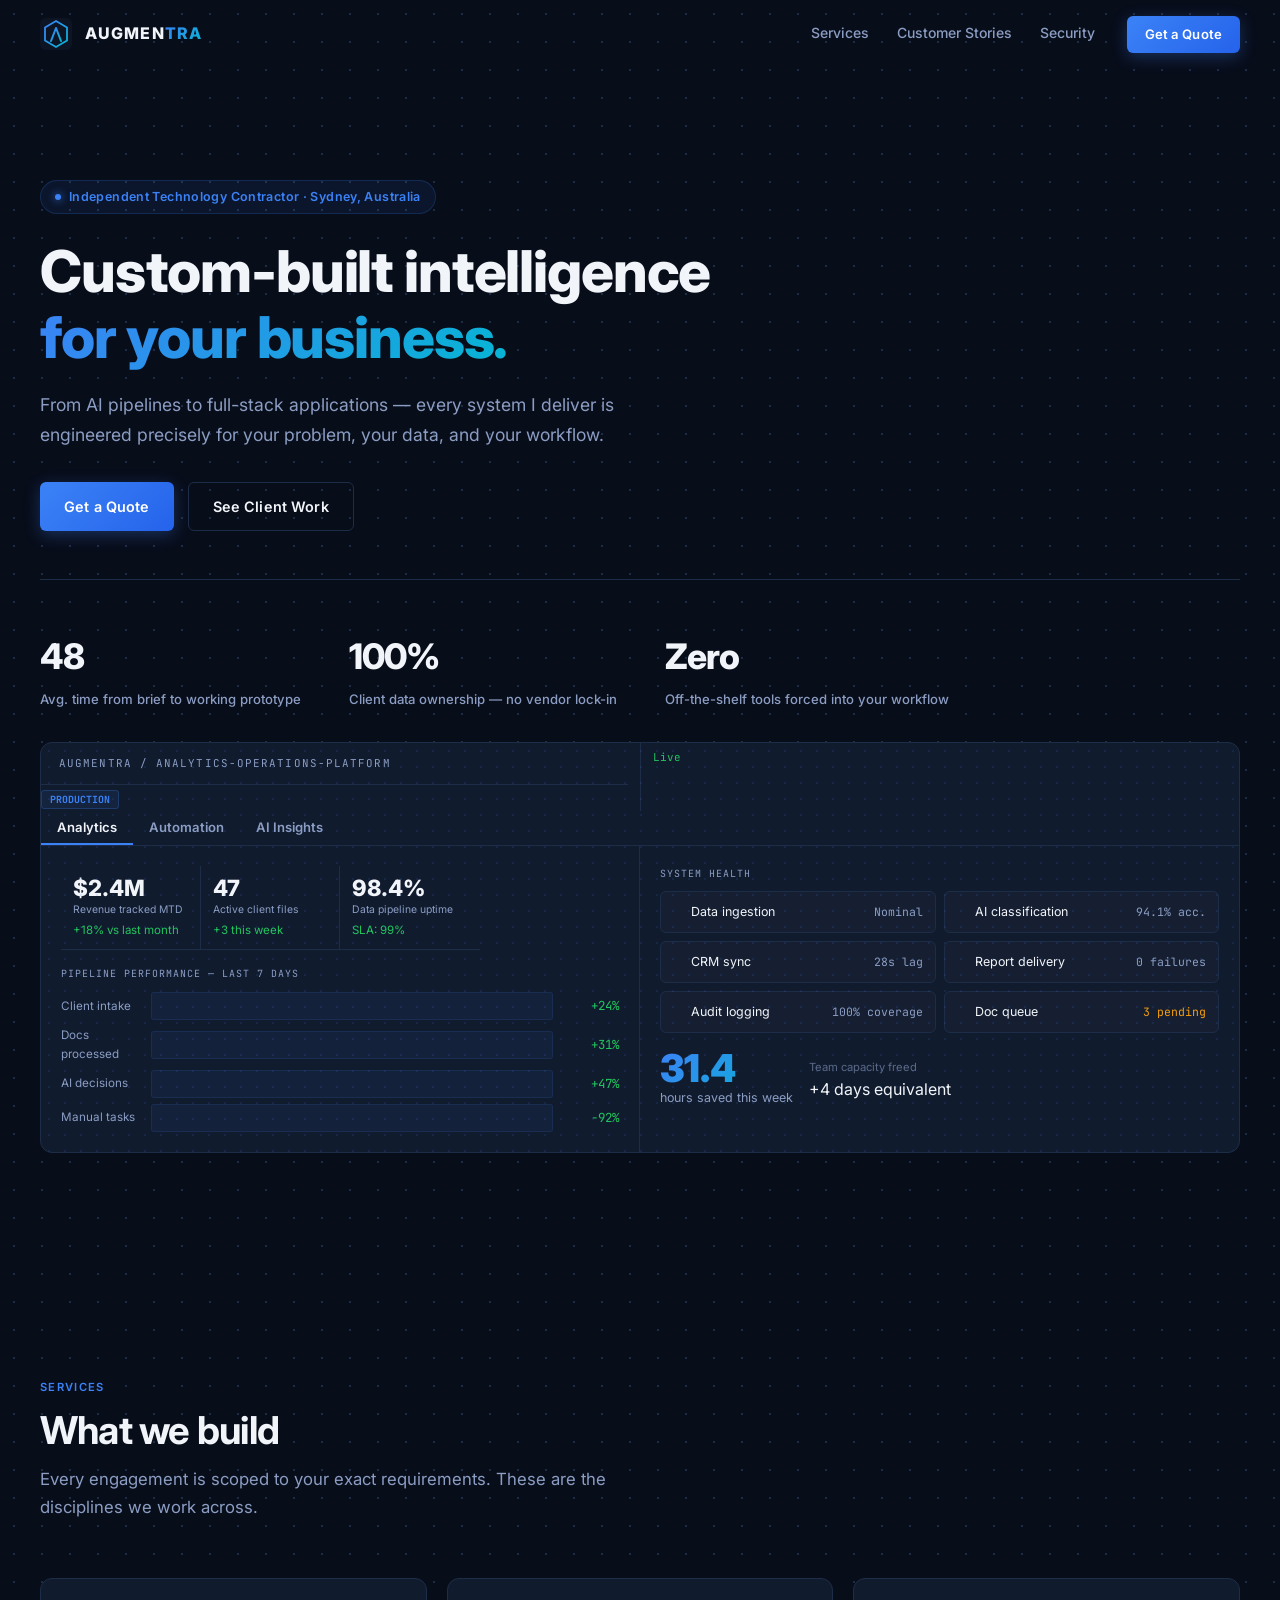
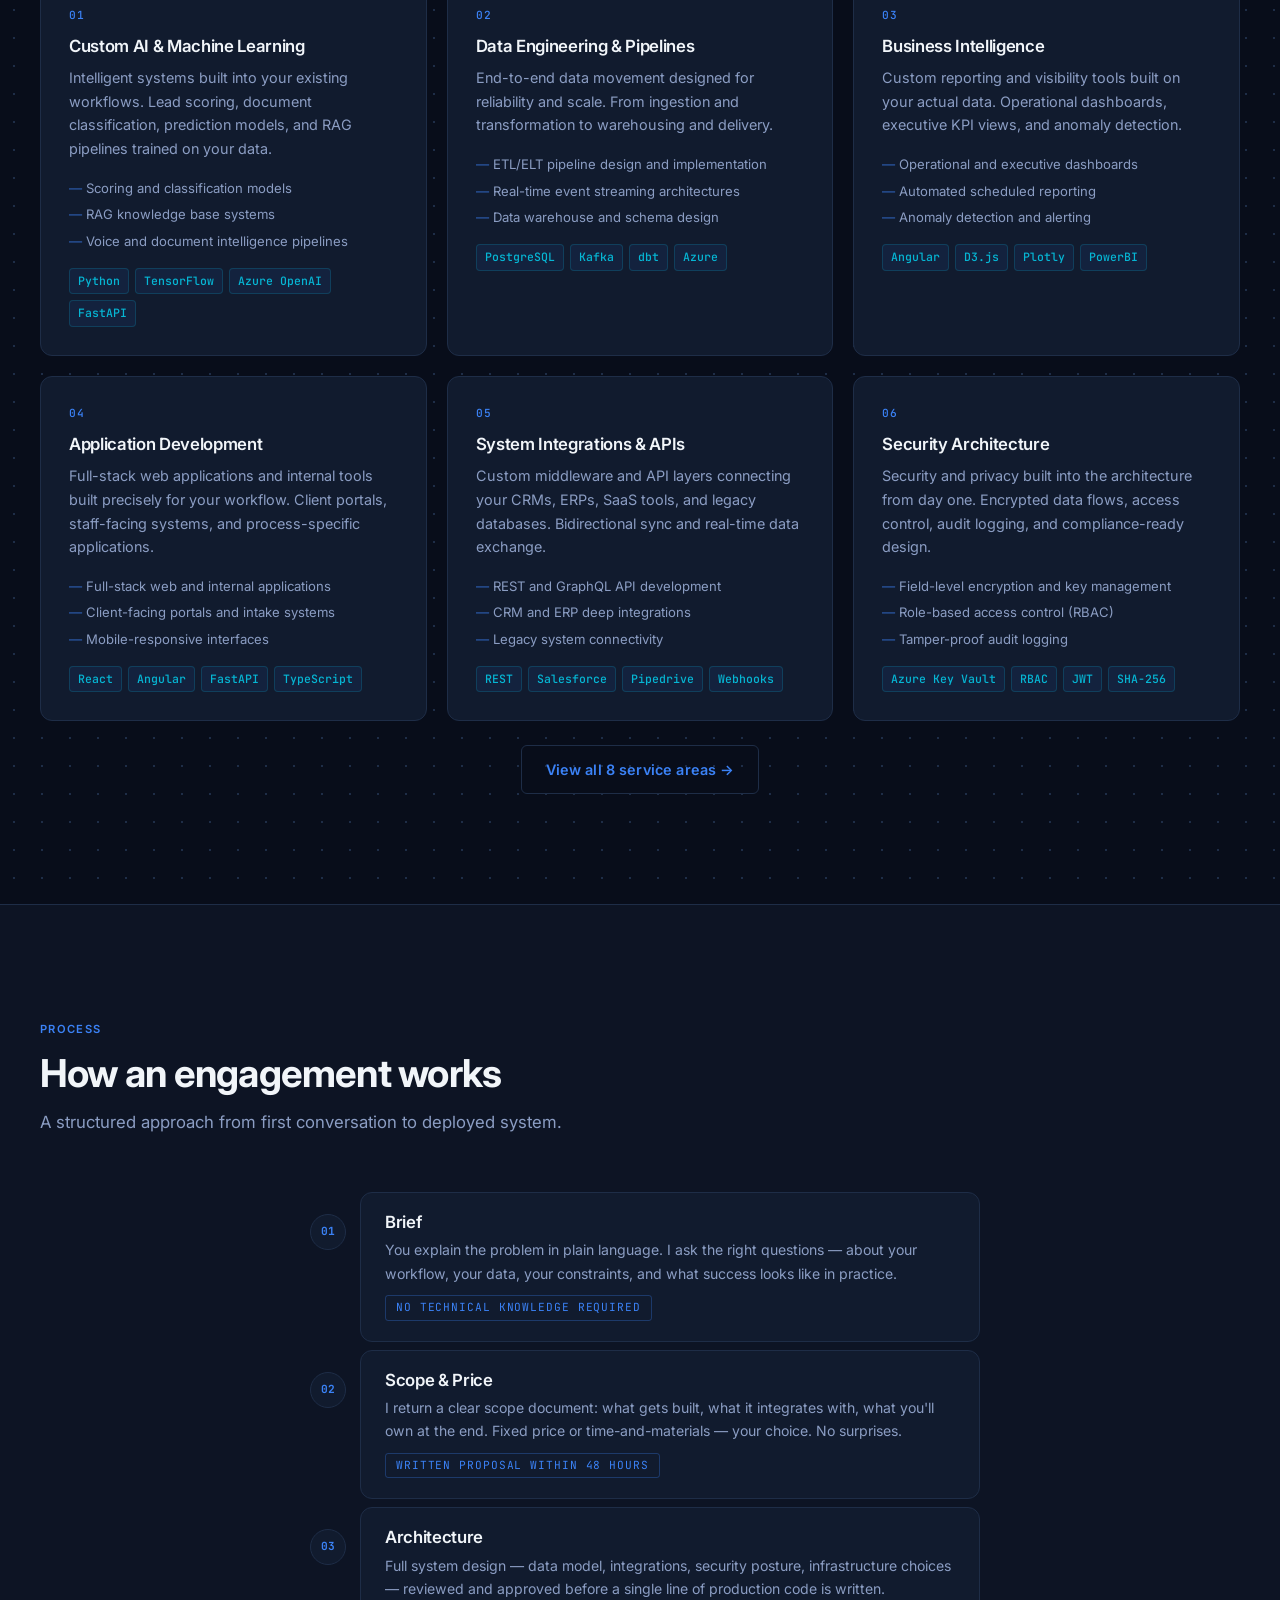
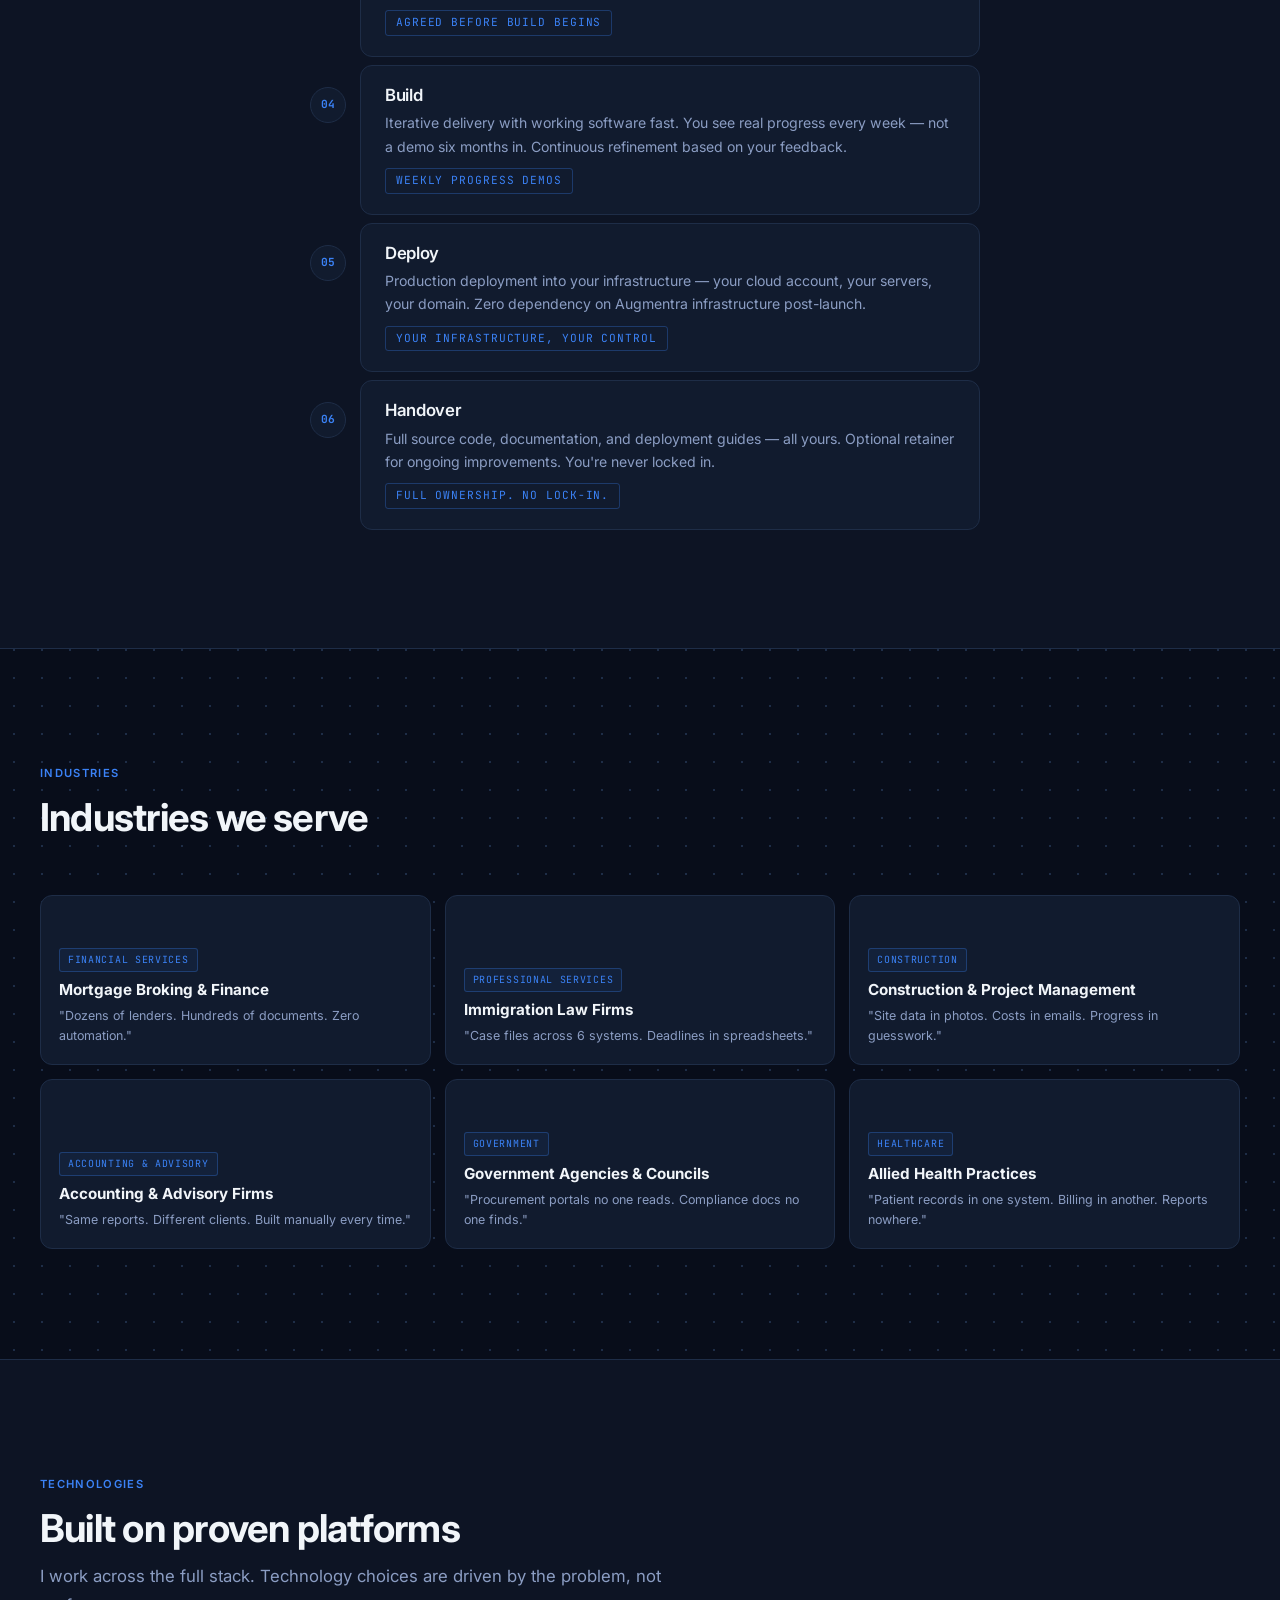
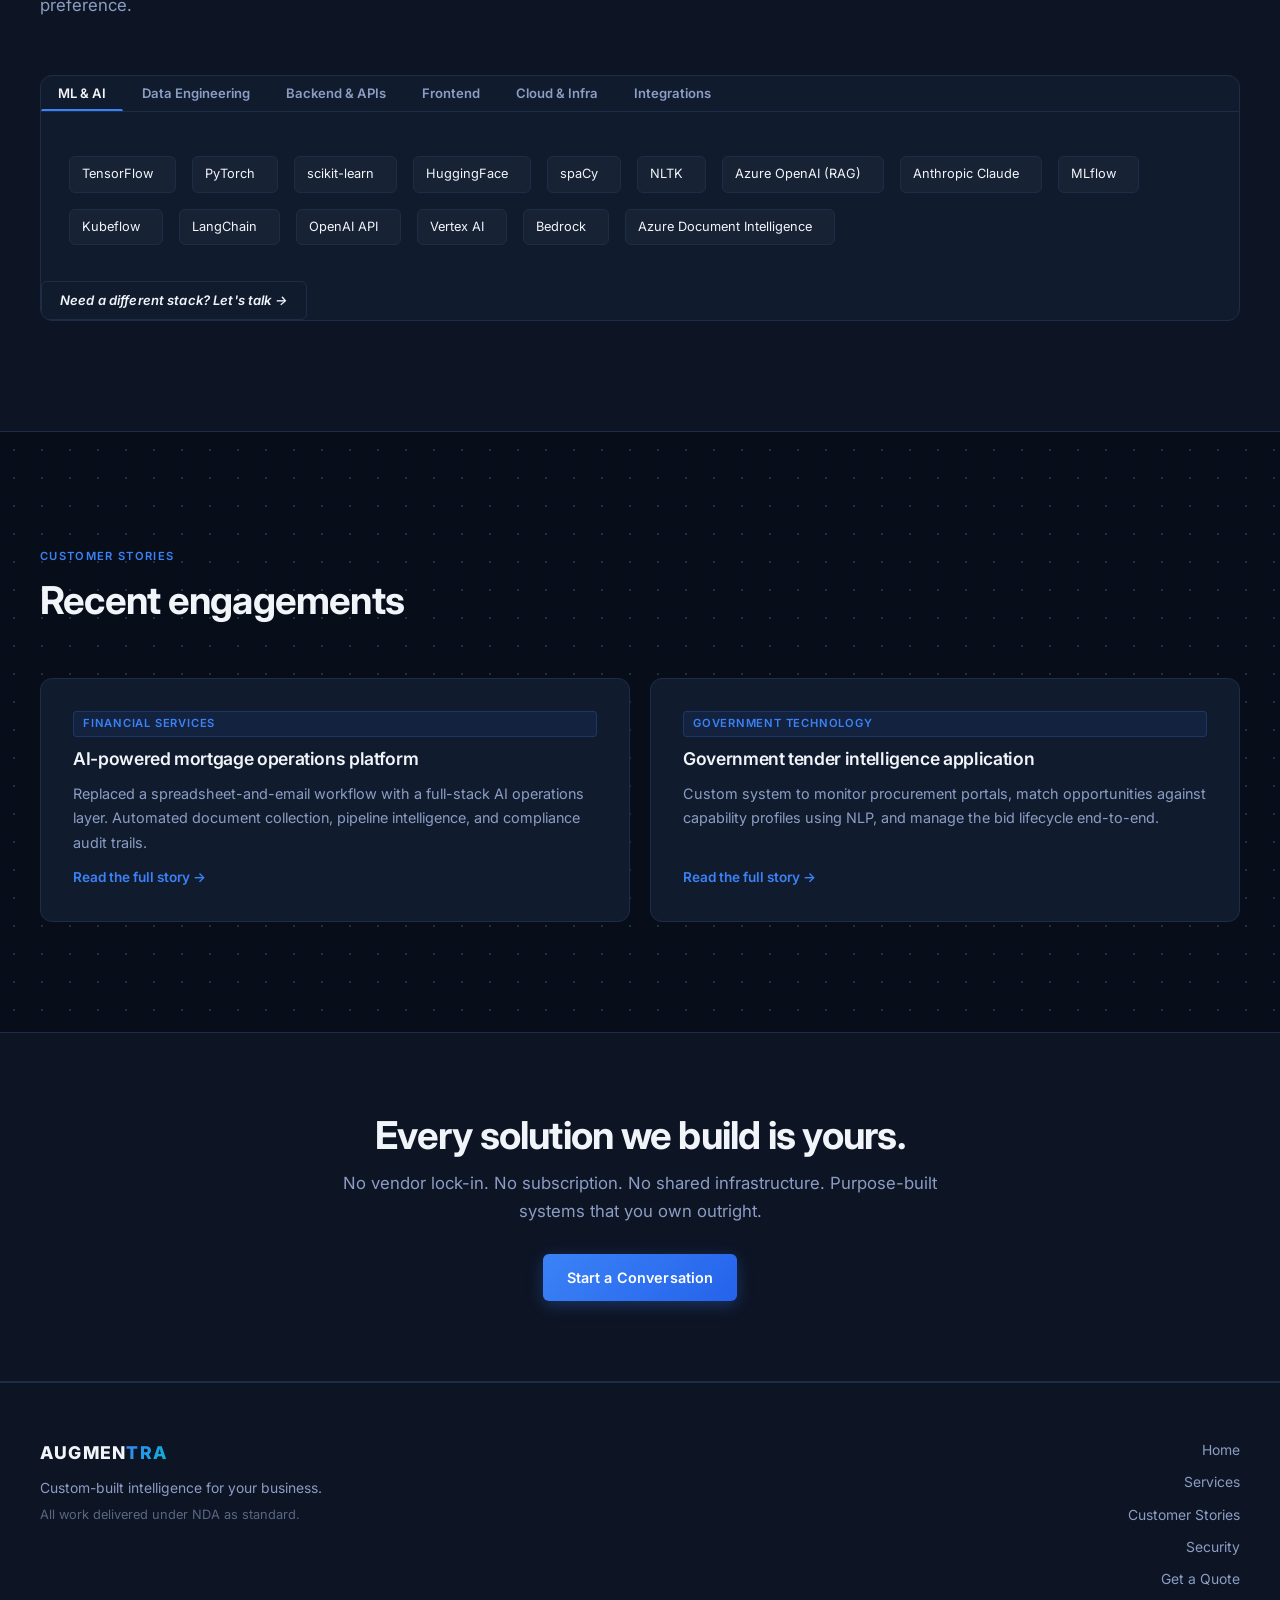
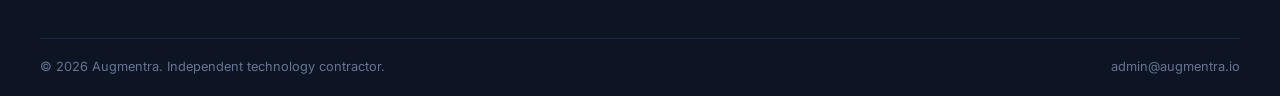
==== commit 52e040b8: "fix: comprehensive mobile responsiveness — stats, tabs, dashboard, CS prototypes, industries Co-Auth" ====
--- a/index.html
+++ b/index.html
@@ -62,7 +62,7 @@
     </div>
     <div class="stats-row reveal-up reveal-delay-3">
       <div class="stat">
-        <span class="stat-num" data-target="48">48h</span>
+        <span class="stat-num" data-target="48">48<span class="stat-suffix">hrs</span></span>
         <span class="stat-label">Avg. time from brief to working prototype</span>
       </div>
       <div class="stat">
--- a/styles.css
+++ b/styles.css
@@ -575,6 +575,7 @@
   display: flex;
   gap: 48px;
   margin-top: 48px;
+  margin-bottom: 32px;
   padding-top: 48px;
   border-top: 1px solid var(--border);
   flex-wrap: wrap;
@@ -594,6 +595,8 @@
   color: var(--muted);
   font-weight: 500;
 }
+
+.stat-suffix { font-size: 1rem; font-weight: 600; color: var(--muted); margin-left: 2px; }
 
 /* ============================================================
    HERO
@@ -1812,7 +1815,6 @@
    ============================================================ */
 @media (max-width: 768px) {
   html { font-size: 15px; }
-  .container { padding: 0 18px; }
 
   /* Nav */
   .nav-links  { display: none; }
@@ -1827,37 +1829,51 @@
   .sub { font-size: 0.95rem; }
 
   /* Sections */
-  .section      { padding: 56px 0; }
+  .section      { padding: 48px 0; }
   .section-sm   { padding: 32px 0; }
-  .page-hero    { padding: 110px 0 48px; }
+  .page-hero    { padding: 90px 0 36px; }
   .hero         { padding: 110px 0 56px; }
+  .container    { padding: 0 16px; }
+  .mock-table   { font-size: 0.7rem; }
+  .mock-table th, .mock-table td { padding: 6px 6px; }
 
   /* Hero */
   .hero-ctas          { flex-direction: column; gap: 10px; }
   .hero-ctas .btn     { width: 100%; justify-content: center; }
-  .stats-row          { flex-direction: column; gap: 18px; padding-top: 28px; margin-top: 28px; }
-  .stat-num           { font-size: 2rem; }
+  .stats-row          { flex-direction: column; gap: 24px; padding-top: 28px; margin-top: 28px; align-items: flex-start; }
+  .stat               { width: 100%; display: flex; flex-direction: column; gap: 4px; }
+  .stat-num           { font-size: 2.4rem; }
+  .stat-label         { font-size: 0.9rem; max-width: 100%; }
+  .stat-suffix        { font-size: 1rem; font-weight: 600; color: var(--muted); margin-left: 3px; vertical-align: middle; }
 
   /* Hero dashboard */
+  .hero-dashboard     { font-size: 0.78rem; overflow: hidden; }
+  .hd-tabs            { gap: 0; overflow-x: auto; -webkit-overflow-scrolling: touch; scrollbar-width: none; }
+  .hd-tab             { padding: 10px 12px; font-size: 0.75rem; white-space: nowrap; flex-shrink: 0; }
+  .hd-kpi-strip       { grid-template-columns: repeat(2, 1fr); }
+  .hd-kpi             { padding: 8px 10px; }
+  .hd-kpi-val         { font-size: 1.1rem; }
   .hd-body            { grid-template-columns: 1fr; }
-  .hd-col-left        { border-right: none; border-bottom: 1px solid var(--border); }
-  .hd-kpi-strip       { grid-template-columns: repeat(3, 1fr); }
-  .hd-pipe-row        { grid-template-columns: 110px 1fr 36px; }
-  .hd-pipe-name       { font-size: 0.68rem; }
-  .hd-tabs            { overflow-x: auto; -webkit-overflow-scrolling: touch; }
+  .hd-col-left        { border-right: none; border-bottom: 1px solid var(--border); padding: 14px; }
+  .hd-col-right       { padding: 14px; }
+  .hd-pipe-row        { grid-template-columns: 90px 1fr 32px; }
+  .hd-section-label   { font-size: 0.6rem; }
+  .hd-health-grid     { grid-template-columns: 1fr; }
+  .hd-model-row       { flex-wrap: wrap; gap: 8px; }
+  .hd-model-acc       { width: 100%; min-width: unset; }
+  .hd-spark-row       { grid-template-columns: 80px 1fr 36px; }
+  .hd-ai-row          { flex-wrap: wrap; }
+  .hd-ai-detail       { font-size: 0.68rem; width: 100%; }
   .hd-time-saved      { flex-direction: column; align-items: flex-start; gap: 8px; }
-  .hd-health-grid     { grid-template-columns: 1fr; }
-  .hd-spark-row       { grid-template-columns: 90px 1fr 36px; }
-  .hd-model-row       { flex-direction: column; align-items: flex-start; }
-  .hd-model-acc       { width: 100%; }
   .hd-model-acc-bar   { width: 100%; }
   .hd-ai-summary      { flex-wrap: wrap; gap: 8px; }
 
   /* Grids */
   .services-grid      { grid-template-columns: 1fr; }
   .industries-v2      { grid-template-columns: 1fr 1fr; gap: 10px; }
-  .ind-card           { min-height: 140px; }
-  .ind-back           { min-height: 140px; font-size: 0.75rem; gap: 5px; }
+  .ind-card           { height: auto; perspective: none; }
+  .ind-front          { position: static; transform: none !important; min-height: 120px; }
+  .ind-back           { display: none; }
   .ind-pain, .ind-client, .ind-example { font-size: 0.74rem; }
   .teaser-grid        { grid-template-columns: 1fr; }
   .principles-grid    { grid-template-columns: 1fr; }
@@ -1879,9 +1895,9 @@
   .stack-tab-buttons  {
     display: grid;
     grid-template-columns: repeat(3, 1fr);
-    gap: 5px;
+    gap: 4px;
     border-bottom: none;
-    margin-bottom: 16px;
+    margin-bottom: 14px;
   }
   .stack-tab-btn {
     border: 1px solid var(--border);
@@ -1891,44 +1907,56 @@
     font-size: 0.72rem;
     padding: 8px 4px;
     text-align: center;
+    white-space: nowrap;
+    overflow: hidden;
+    text-overflow: ellipsis;
   }
   .stack-tab-btn.active { border-color: var(--accent); background: rgba(59,130,246,0.08); }
   .stack-tab-panel    { gap: 6px; }
   .stack-pill::after  { display: none; }
 
   /* Services */
-  .services-split     { grid-template-columns: 1fr; }
+  .services-split     { grid-template-columns: 1fr; gap: 0; }
   .services-nav {
+    display: flex;
+    flex-direction: row;
+    flex-wrap: wrap;
+    gap: 6px;
+    margin-bottom: 20px;
+    padding-bottom: 16px;
+    border-bottom: 1px solid var(--border);
     position: static;
-    flex-direction: column;
-    gap: 2px;
-    margin-bottom: 20px;
   }
-  .svc-nav-item       { border-radius: var(--radius-sm); padding: 10px 14px; }
-  .svc-diagram        { font-size: 0.68rem; padding: 12px; }
-  .svc-diag-row       { flex-wrap: wrap; gap: 4px; min-width: unset; }
+  .svc-nav-item       { border-left: none; border: 1px solid var(--border); border-radius: var(--radius-sm); padding: 8px 12px; font-size: 0.78rem; width: auto; flex-shrink: 0; }
+  .svc-nav-item.active { border-color: var(--accent); background: rgba(59,130,246,0.08); color: var(--text); }
+  .svc-diagram        { font-size: 0.65rem; padding: 10px 12px; }
+  .svc-diag-row       { flex-wrap: wrap; gap: 4px; }
   .svc-detail-grid    { grid-template-columns: 1fr; }
 
   /* Customer stories */
   .cs-visual          { flex-direction: column; }
-  .cs-accent-bar      { width: 100%; height: 4px; }
-  .cs-visual-body     { padding: 20px 16px; }
-  .cs-metrics         { flex-direction: column; gap: 14px; }
-  .cs-metric-num      { font-size: 1.7rem; }
-  .cs-arch-diagram    { font-size: 0.7rem; }
-  .cs-arch-row        { flex-wrap: wrap; gap: 4px; min-width: unset; }
-  .cs-proto-tabs      { overflow-x: auto; -webkit-overflow-scrolling: touch; flex-wrap: nowrap; }
+  .cs-accent-bar      { width: 100%; height: 4px; min-height: 4px; }
+  .cs-visual-body     { padding: 16px; }
+  .cs-metrics         { flex-direction: column; gap: 12px; }
+  .cs-metric-num      { font-size: 1.6rem; }
+  .cs-arch-diagram    { font-size: 0.68rem; padding: 12px; }
+  .cs-arch-row        { flex-wrap: wrap; gap: 4px; }
+  .cs-proto-tabs      { overflow-x: auto; -webkit-overflow-scrolling: touch; scrollbar-width: none; flex-wrap: nowrap; }
+  .cs-proto-tab       { padding: 10px 12px; font-size: 0.78rem; white-space: nowrap; flex-shrink: 0; }
+  .cs-proto-panels    { padding: 14px; }
   .proto-kanban       { grid-template-columns: 1fr 1fr; gap: 8px; }
-  .proto-doc-row      { grid-template-columns: 36px 1fr; }
+  .proto-kanban-col   { padding: 8px; }
+  .proto-card         { padding: 8px 10px; }
+  .proto-doc-row      { grid-template-columns: 32px 1fr; gap: 8px; }
   .proto-doc-result, .proto-doc-action { display: none; }
-  .proto-ml-summary   { grid-template-columns: repeat(2, 1fr); }
+  .proto-ml-summary   { grid-template-columns: repeat(2, 1fr); gap: 6px; }
   .proto-nlp-layout   { grid-template-columns: 1fr; }
   .ul-marketing-grid  { grid-template-columns: 1fr; }
   .ul-campaign-row    { flex-direction: column; align-items: flex-start; }
   .ul-camp-metrics    { justify-content: flex-start; }
   .proto-impact-grid  { grid-template-columns: 1fr; }
-  .proto-timeline     { padding-left: 56px; }
-  .proto-timeline-item { margin-left: -56px; grid-template-columns: 56px 14px 1fr; }
+  .proto-timeline     { padding-left: 0; }
+  .proto-timeline-item { grid-template-columns: 50px 12px 1fr; gap: 8px; }
 
   /* Case study modals */
   .cs-modal-overlay   { padding: 12px; }
@@ -1981,7 +2009,7 @@
   .kpi-grid           { grid-template-columns: 1fr 1fr; }
   .hd-kpi-strip       { grid-template-columns: 1fr 1fr; }
   .hd-kpi:last-child  { grid-column: span 2; }
-  .cs-metrics         { gap: 10px; }
+  .cs-metrics         { gap: 8px; }
   .ps-content         { margin-left: 44px; }
 
   /* Stack tabs — 2 col on tiny screens */
@@ -2105,6 +2133,7 @@
   z-index: 1000;
   padding: 24px;
 }
+.cs-modal-overlay[hidden] { display: none; }
 .cs-modal-box {
   background: var(--card);
   border: 1px solid var(--border);
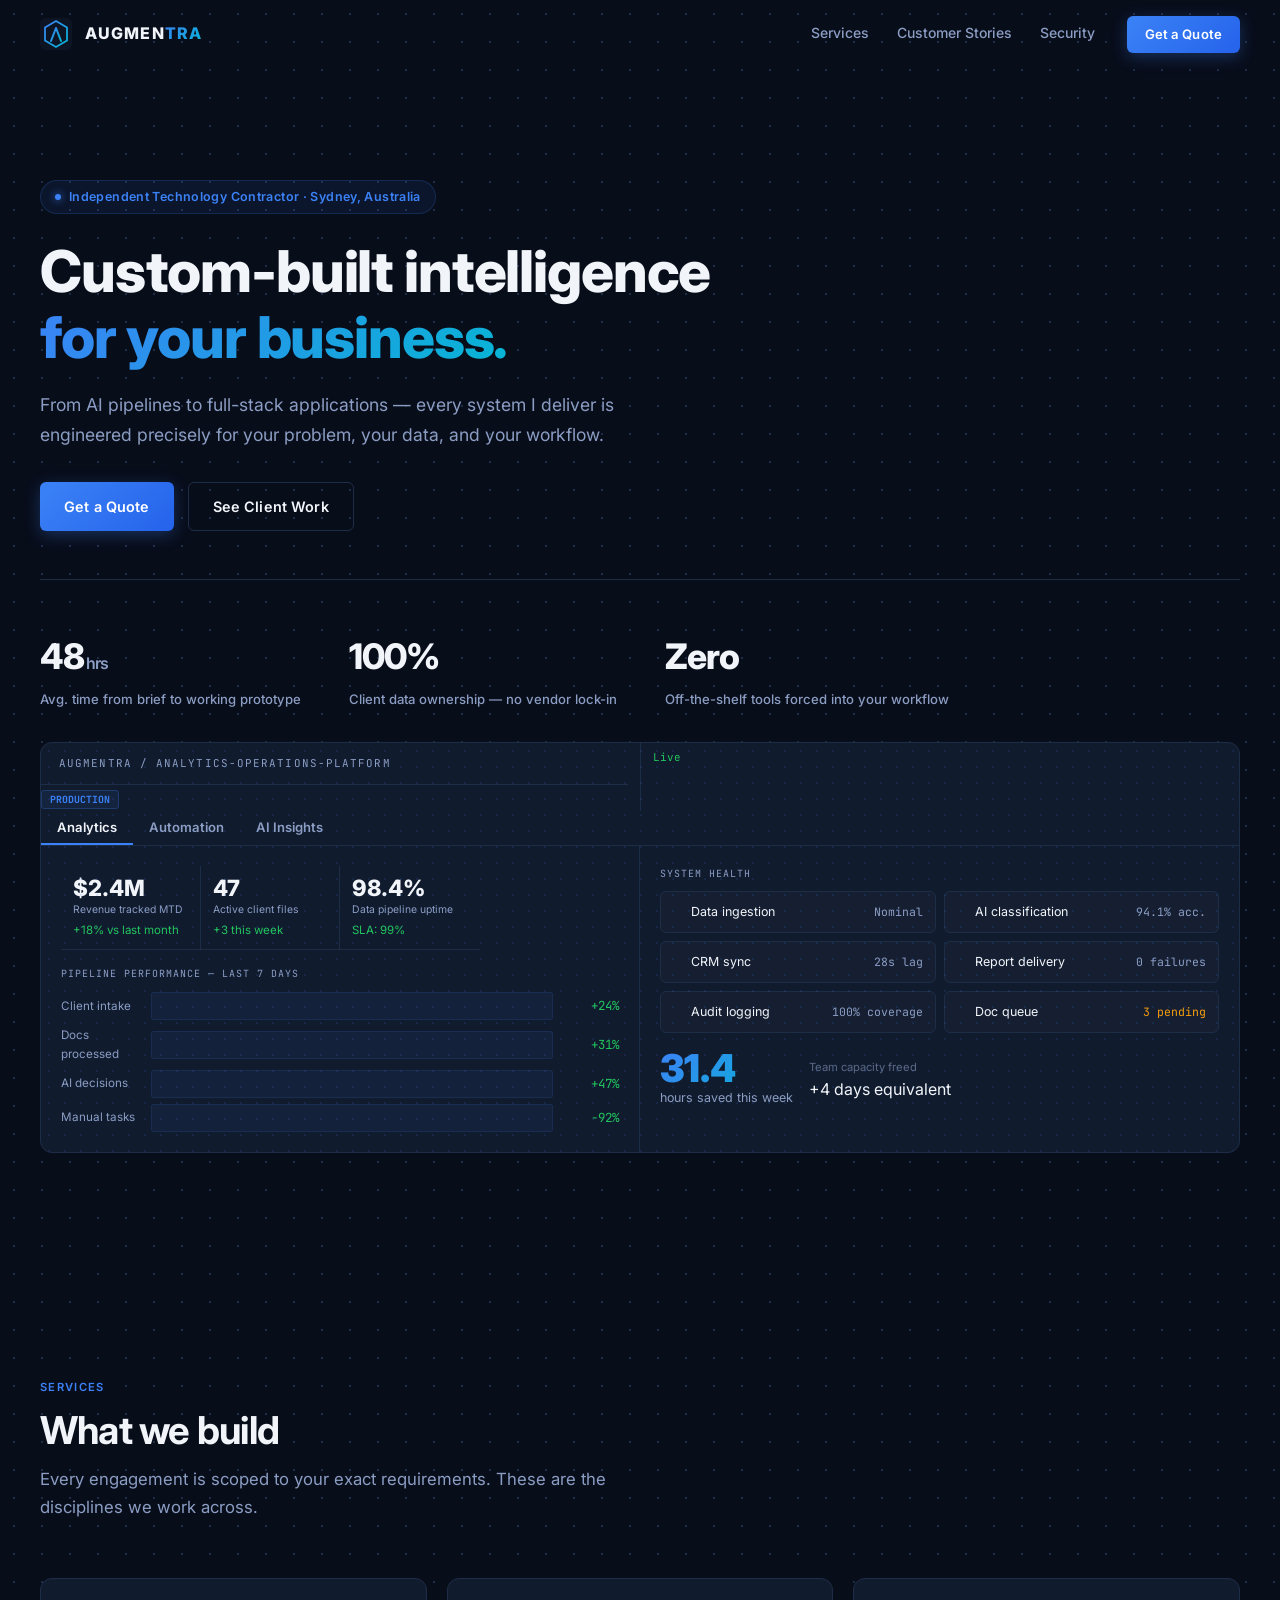
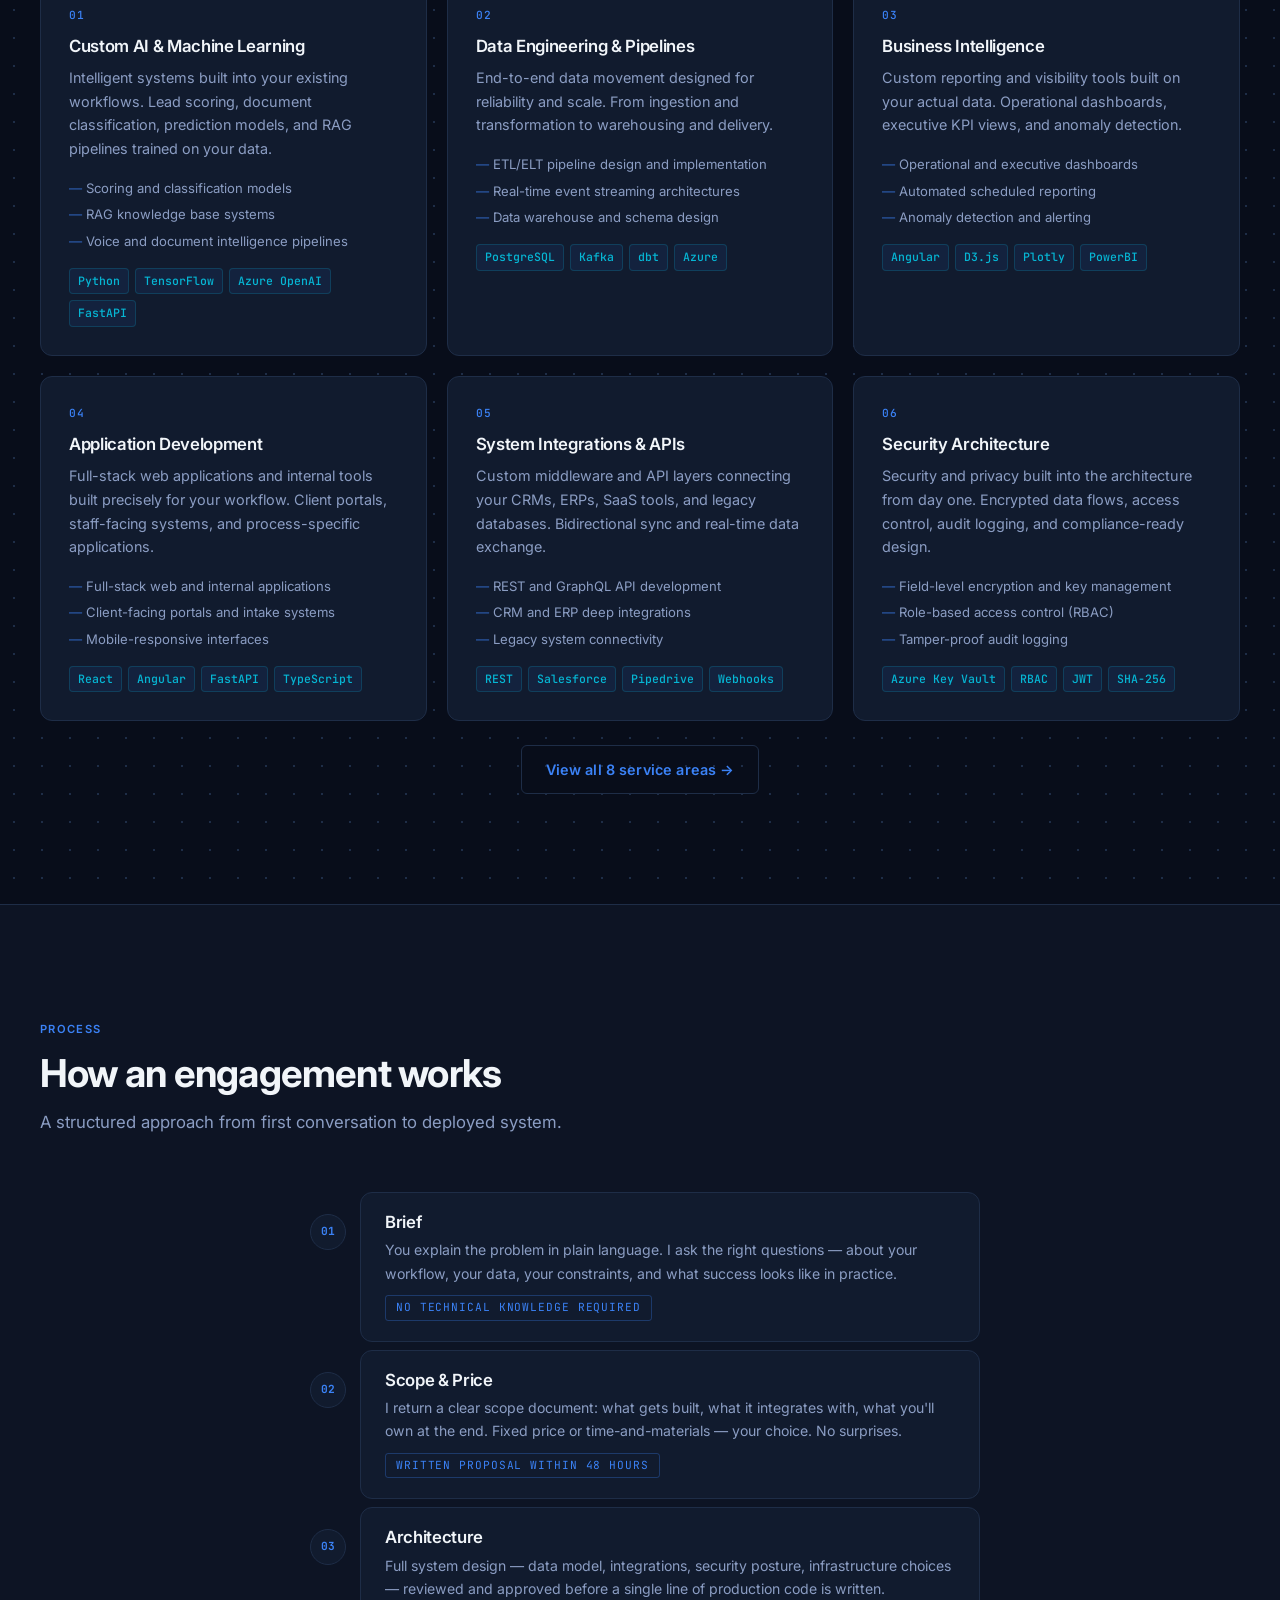
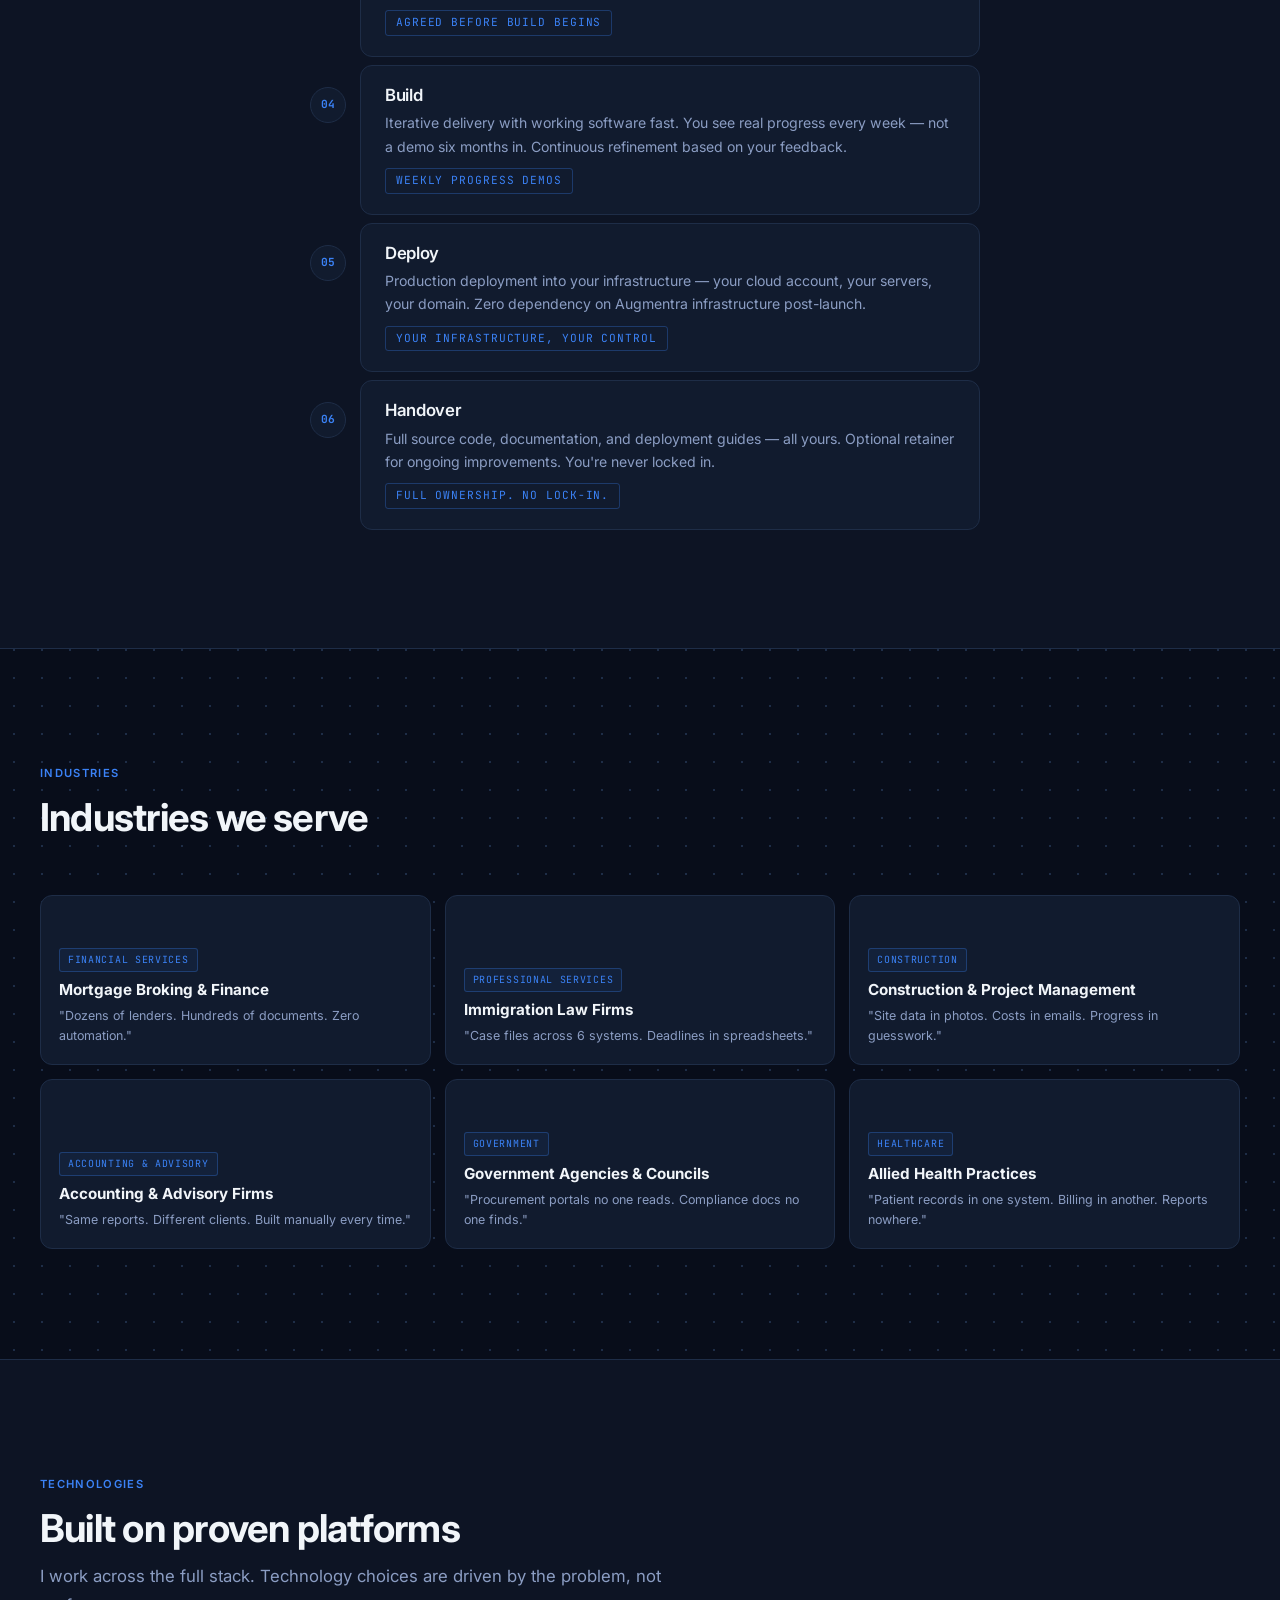
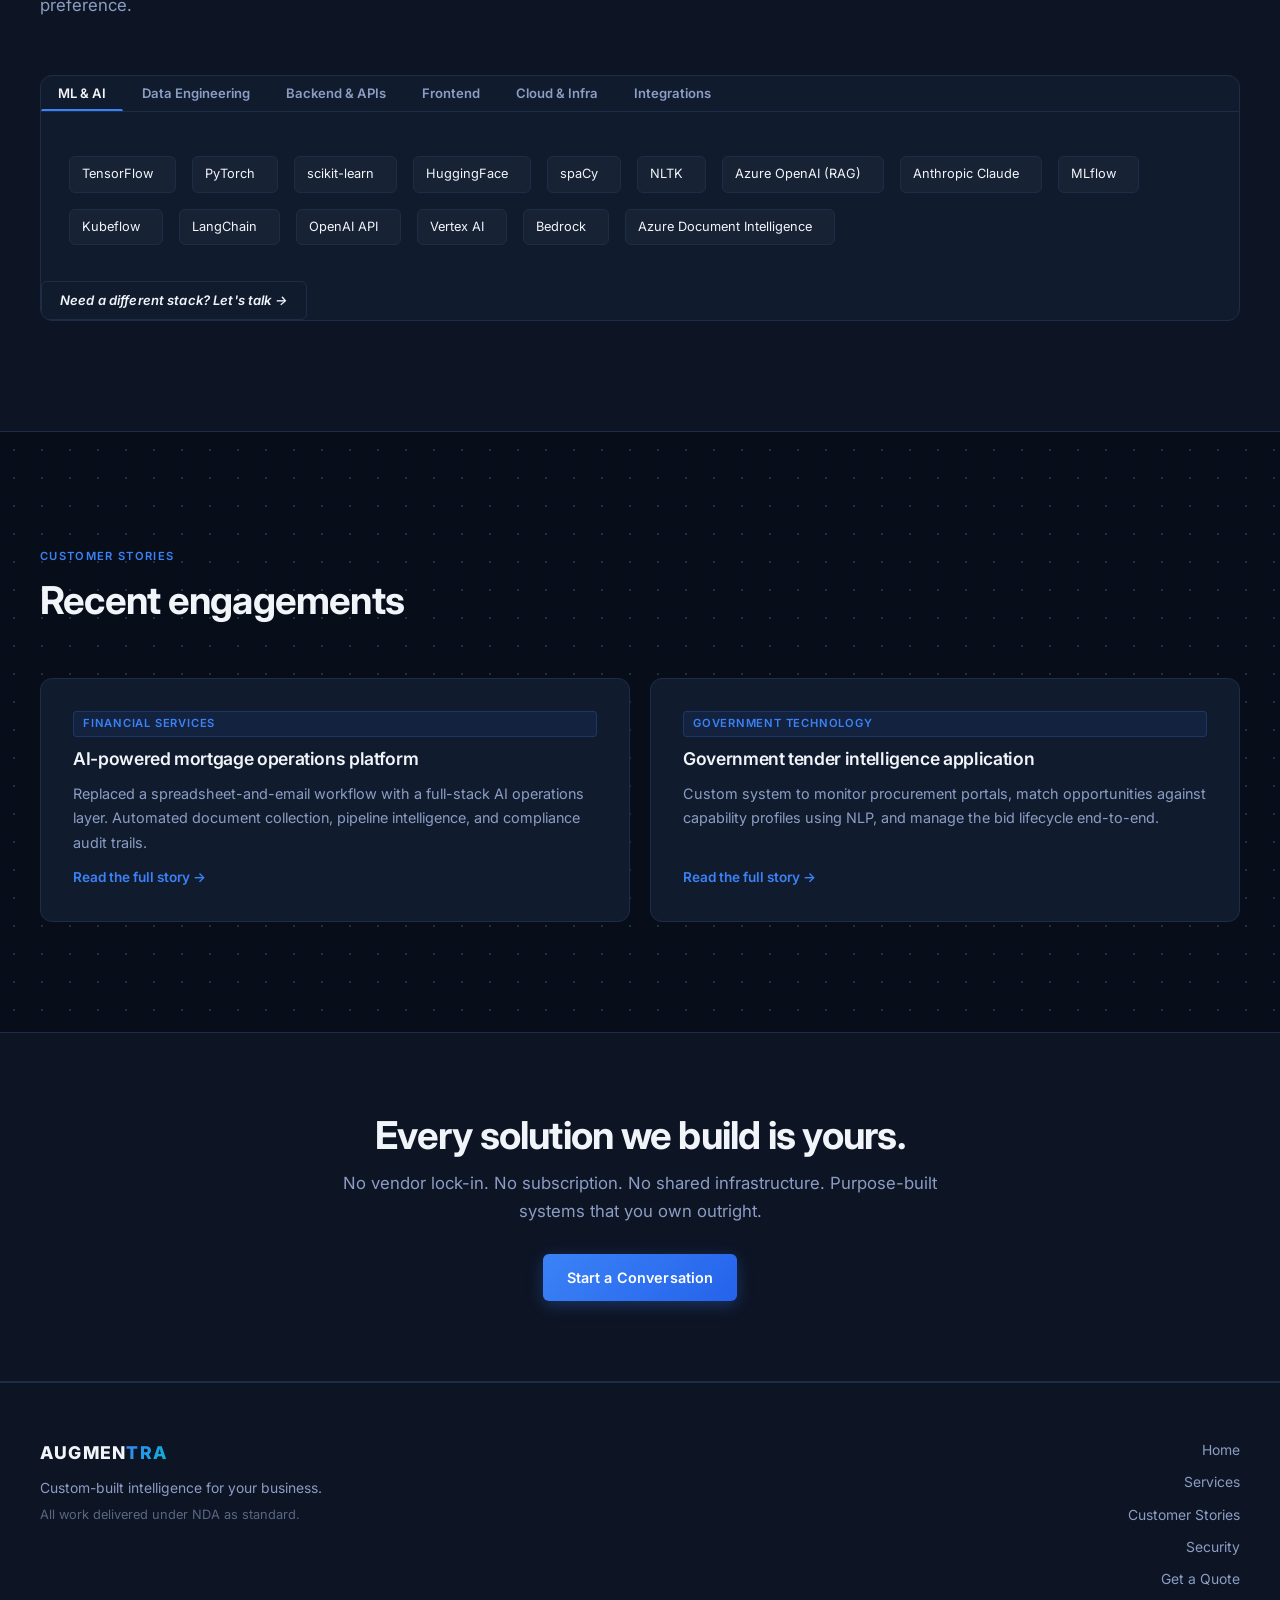
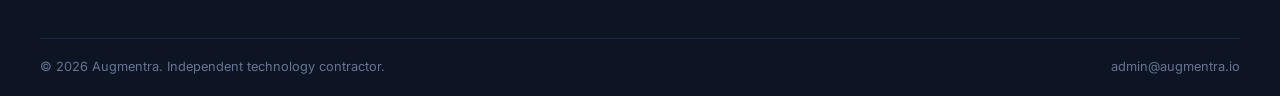
==== commit f0d0e4a8: "fix: mobile nav overlay, industries grid, services layout, security grid, dashboard overflow, hrs co" ====
--- a/index.html
+++ b/index.html
@@ -5,9 +5,9 @@
   <meta name="viewport" content="width=device-width, initial-scale=1.0" />
   <title>Augmentra — Custom-built intelligence for your business.</title>
   <meta name="description" content="Independent technology contractor building custom AI, data pipelines, and software integrations. Every system engineered precisely for your problem." />
-  <link rel="stylesheet" href="styles.css?v=2" />
-  <link rel="icon" href="/favicon.svg?v=2" type="image/svg+xml" />
-  <link rel="apple-touch-icon" href="/favicon.svg?v=2" />
+  <link rel="stylesheet" href="styles.css?v=3" />
+  <link rel="icon" href="/favicon.svg?v=3" type="image/svg+xml" />
+  <link rel="apple-touch-icon" href="/favicon.svg?v=3" />
 </head>
 <body class="dot-bg">
 
@@ -772,6 +772,6 @@
   </div>
 </footer>
 
-<script src="main.js?v=2"></script>
+<script src="main.js?v=3"></script>
 </body>
 </html>
--- a/styles.css
+++ b/styles.css
@@ -247,25 +247,33 @@
 
 .nav-mobile {
   display: none;
+  position: absolute;
+  top: 100%;
+  left: 0;
+  right: 0;
+  background: var(--surface);
+  border-bottom: 1px solid var(--border);
+  padding: 12px 0;
+  z-index: 200;
   flex-direction: column;
   gap: 0;
-  border-top: 1px solid var(--border);
-  padding: 16px 0;
+  box-shadow: 0 8px 24px rgba(0,0,0,0.3);
 }
 
 .nav-mobile.open { display: flex; }
 
 .nav-mobile a {
+  padding: 12px 20px;
   font-size: 0.95rem;
-  font-weight: 500;
-  color: var(--muted);
-  padding: 12px 0;
+  color: var(--muted);
+  display: block;
   border-bottom: 1px solid rgba(30,45,71,0.4);
   text-decoration: none;
   transition: color var(--transition);
 }
 
-.nav-mobile a:hover { color: var(--text); }
+.nav-mobile a:last-child { border-bottom: none; }
+.nav-mobile a:hover { color: var(--text); background: rgba(255,255,255,0.02); }
 .nav-mobile a.active { color: var(--accent); }
 .nav-mobile .btn { margin-top: 12px; align-self: flex-start; }
 
@@ -1847,33 +1855,33 @@
   .stat-suffix        { font-size: 1rem; font-weight: 600; color: var(--muted); margin-left: 3px; vertical-align: middle; }
 
   /* Hero dashboard */
-  .hero-dashboard     { font-size: 0.78rem; overflow: hidden; }
-  .hd-tabs            { gap: 0; overflow-x: auto; -webkit-overflow-scrolling: touch; scrollbar-width: none; }
-  .hd-tab             { padding: 10px 12px; font-size: 0.75rem; white-space: nowrap; flex-shrink: 0; }
-  .hd-kpi-strip       { grid-template-columns: repeat(2, 1fr); }
+  .hero-dashboard     { font-size: 0.78rem; overflow: hidden !important; max-width: 100% !important; }
+  .hd-tabs            { gap: 0; overflow-x: auto !important; -webkit-overflow-scrolling: touch !important; scrollbar-width: none !important; }
+  .hd-tab             { padding: 10px 12px; font-size: 0.75rem; white-space: nowrap !important; flex-shrink: 0 !important; }
+  .hd-kpi-strip       { grid-template-columns: repeat(2, 1fr) !important; }
   .hd-kpi             { padding: 8px 10px; }
   .hd-kpi-val         { font-size: 1.1rem; }
-  .hd-body            { grid-template-columns: 1fr; }
-  .hd-col-left        { border-right: none; border-bottom: 1px solid var(--border); padding: 14px; }
+  .hd-body            { grid-template-columns: 1fr !important; }
+  .hd-col-left        { border-right: none !important; border-bottom: 1px solid var(--border) !important; padding: 14px; }
   .hd-col-right       { padding: 14px; }
   .hd-pipe-row        { grid-template-columns: 90px 1fr 32px; }
   .hd-section-label   { font-size: 0.6rem; }
-  .hd-health-grid     { grid-template-columns: 1fr; }
-  .hd-model-row       { flex-wrap: wrap; gap: 8px; }
-  .hd-model-acc       { width: 100%; min-width: unset; }
-  .hd-spark-row       { grid-template-columns: 80px 1fr 36px; }
+  .hd-health-grid     { grid-template-columns: 1fr !important; }
+  .hd-model-row       { flex-wrap: wrap !important; gap: 6px !important; }
+  .hd-model-acc       { width: 100% !important; min-width: unset !important; }
+  .hd-spark-row       { grid-template-columns: 80px 1fr 36px !important; }
   .hd-ai-row          { flex-wrap: wrap; }
   .hd-ai-detail       { font-size: 0.68rem; width: 100%; }
-  .hd-time-saved      { flex-direction: column; align-items: flex-start; gap: 8px; }
+  .hd-time-saved      { flex-direction: column !important; align-items: flex-start !important; gap: 4px !important; }
   .hd-model-acc-bar   { width: 100%; }
   .hd-ai-summary      { flex-wrap: wrap; gap: 8px; }
 
   /* Grids */
   .services-grid      { grid-template-columns: 1fr; }
-  .industries-v2      { grid-template-columns: 1fr 1fr; gap: 10px; }
-  .ind-card           { height: auto; perspective: none; }
-  .ind-front          { position: static; transform: none !important; min-height: 120px; }
-  .ind-back           { display: none; }
+  .industries-v2      { grid-template-columns: 1fr 1fr !important; gap: 10px; }
+  .ind-card           { height: auto !important; perspective: none !important; }
+  .ind-front          { position: relative !important; transform: none !important; backface-visibility: visible !important; min-height: 100px; }
+  .ind-back           { display: none !important; }
   .ind-pain, .ind-client, .ind-example { font-size: 0.74rem; }
   .teaser-grid        { grid-template-columns: 1fr; }
   .principles-grid    { grid-template-columns: 1fr; }
@@ -1916,22 +1924,23 @@
   .stack-pill::after  { display: none; }
 
   /* Services */
-  .services-split     { grid-template-columns: 1fr; gap: 0; }
+  .services-split     { grid-template-columns: 1fr !important; gap: 0 !important; }
   .services-nav {
-    display: flex;
-    flex-direction: row;
-    flex-wrap: wrap;
-    gap: 6px;
-    margin-bottom: 20px;
-    padding-bottom: 16px;
-    border-bottom: 1px solid var(--border);
-    position: static;
+    position: static !important;
+    display: flex !important;
+    flex-direction: row !important;
+    flex-wrap: wrap !important;
+    gap: 6px !important;
+    margin-bottom: 20px !important;
+    padding-bottom: 16px !important;
+    border-bottom: 1px solid var(--border) !important;
   }
-  .svc-nav-item       { border-left: none; border: 1px solid var(--border); border-radius: var(--radius-sm); padding: 8px 12px; font-size: 0.78rem; width: auto; flex-shrink: 0; }
-  .svc-nav-item.active { border-color: var(--accent); background: rgba(59,130,246,0.08); color: var(--text); }
-  .svc-diagram        { font-size: 0.65rem; padding: 10px 12px; }
+  .svc-nav-item       { border-left: none !important; border: 1px solid var(--border) !important; border-radius: var(--radius-sm) !important; padding: 7px 11px !important; font-size: 0.76rem !important; width: auto !important; }
+  .svc-nav-item.active { border-color: var(--accent) !important; background: rgba(59,130,246,0.08) !important; }
+  .svc-detail-grid    { grid-template-columns: 1fr !important; }
+  .svc-diagram        { overflow-x: auto !important; font-size: 0.65rem; padding: 10px 12px; }
   .svc-diag-row       { flex-wrap: wrap; gap: 4px; }
-  .svc-detail-grid    { grid-template-columns: 1fr; }
+  .svc-panel.active   { display: block !important; }
 
   /* Customer stories */
   .cs-visual          { flex-direction: column; }
@@ -1963,7 +1972,7 @@
   .cs-modal-box       { padding: 20px 16px; }
 
   /* Security */
-  .sec-summary-grid   { grid-template-columns: repeat(2, 1fr); gap: 10px; }
+  .sec-summary-grid   { grid-template-columns: 1fr 1fr !important; gap: 12px !important; }
   .sec-ref-row        { grid-template-columns: 1fr; }
   .sec-ref-label      { border-right: none; border-bottom: 1px solid var(--border); padding: 10px 16px; }
   .sec-ref-detail     { padding: 14px 16px; }
@@ -2005,7 +2014,7 @@
   .industries-v2      { grid-template-columns: 1fr; }
   .proto-kanban       { grid-template-columns: 1fr; }
   .stack-tab-buttons  { grid-template-columns: repeat(2, 1fr); }
-  .sec-summary-grid   { grid-template-columns: repeat(2, 1fr); }
+  .sec-summary-grid   { grid-template-columns: 1fr 1fr !important; }
   .kpi-grid           { grid-template-columns: 1fr 1fr; }
   .hd-kpi-strip       { grid-template-columns: 1fr 1fr; }
   .hd-kpi:last-child  { grid-column: span 2; }
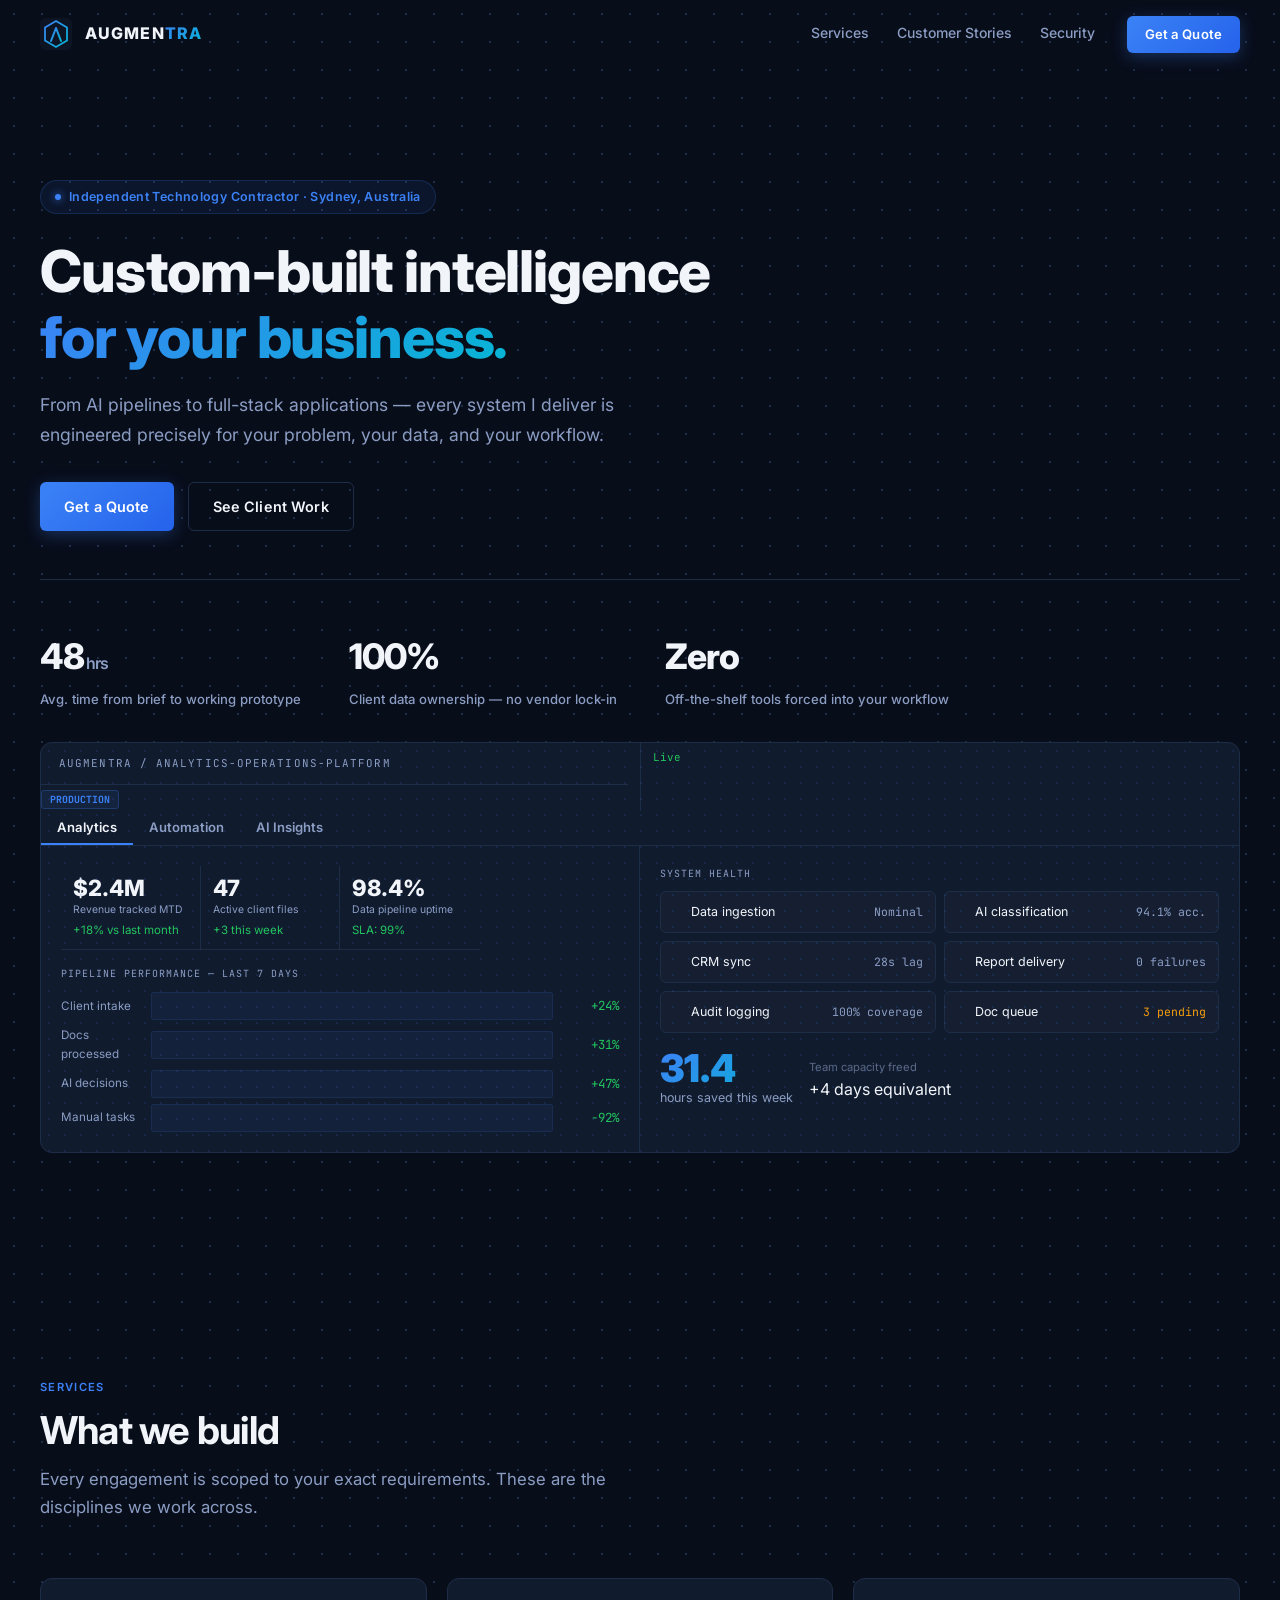
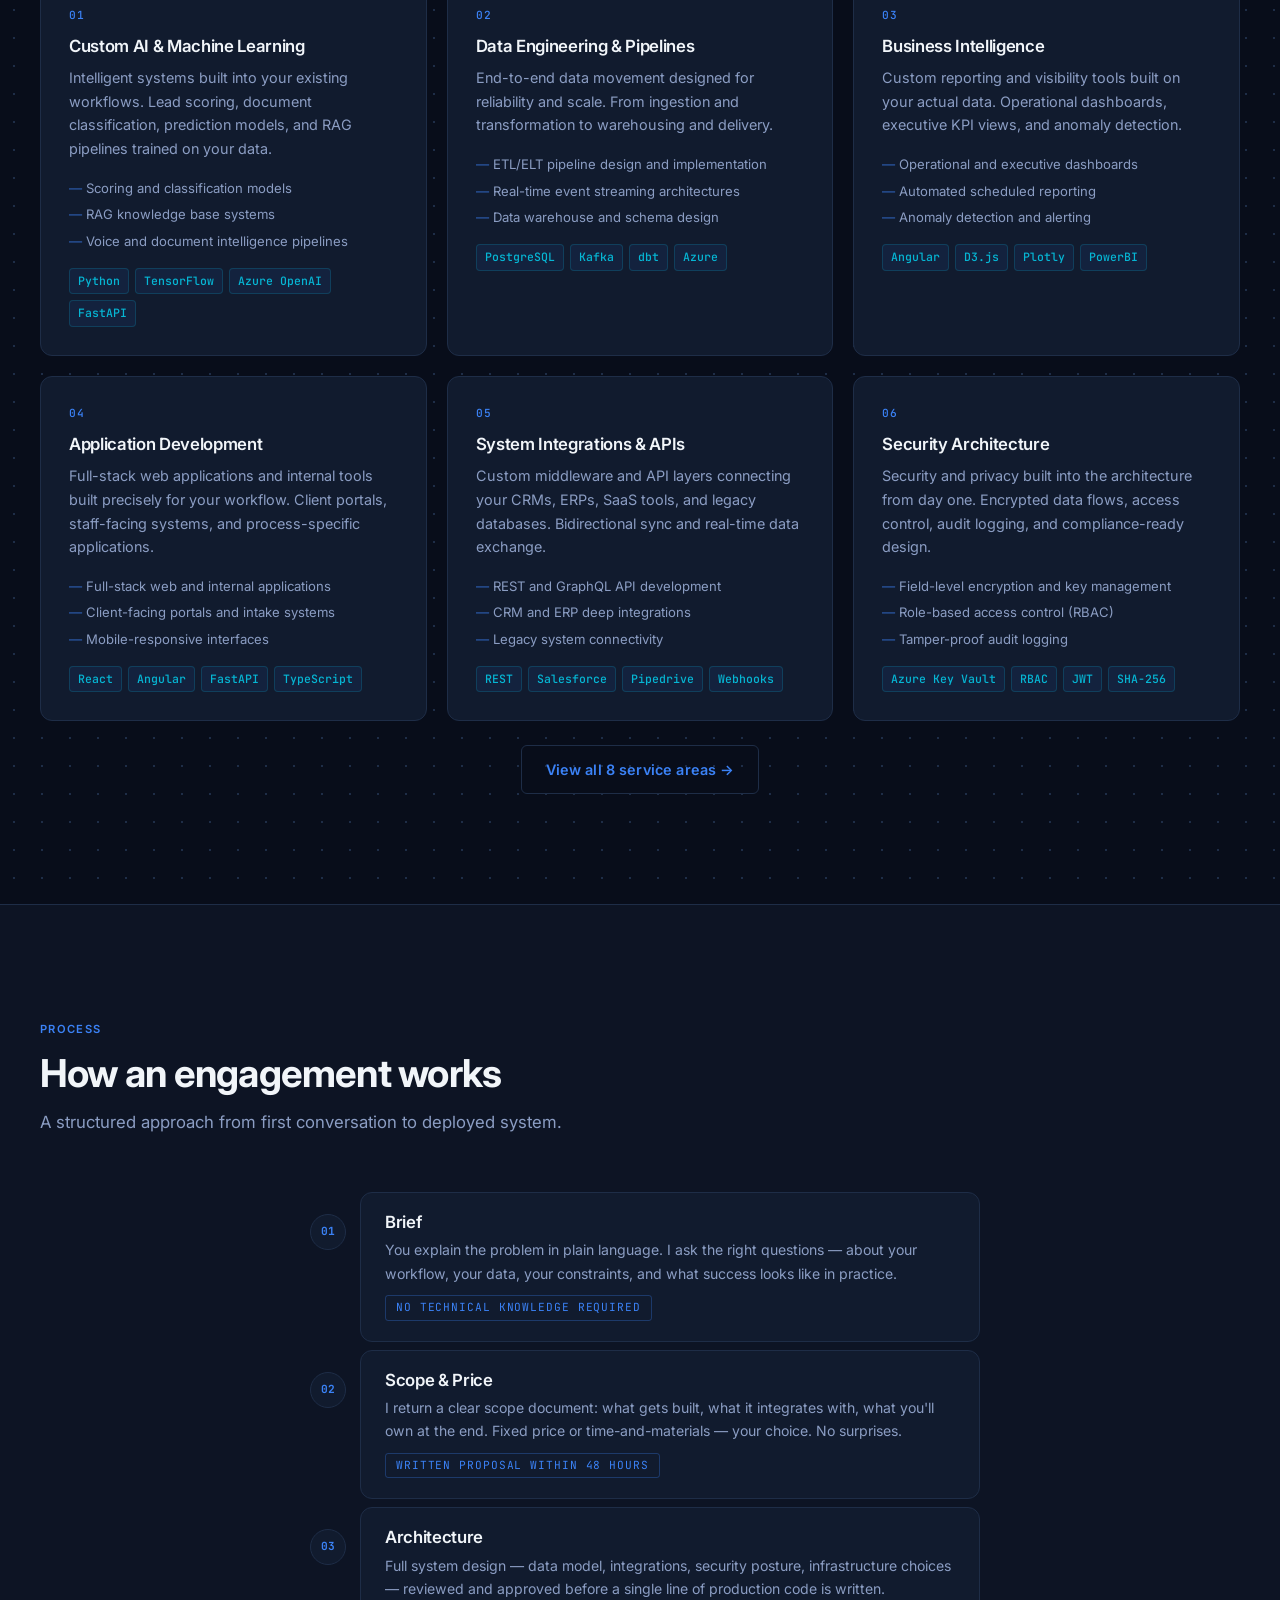
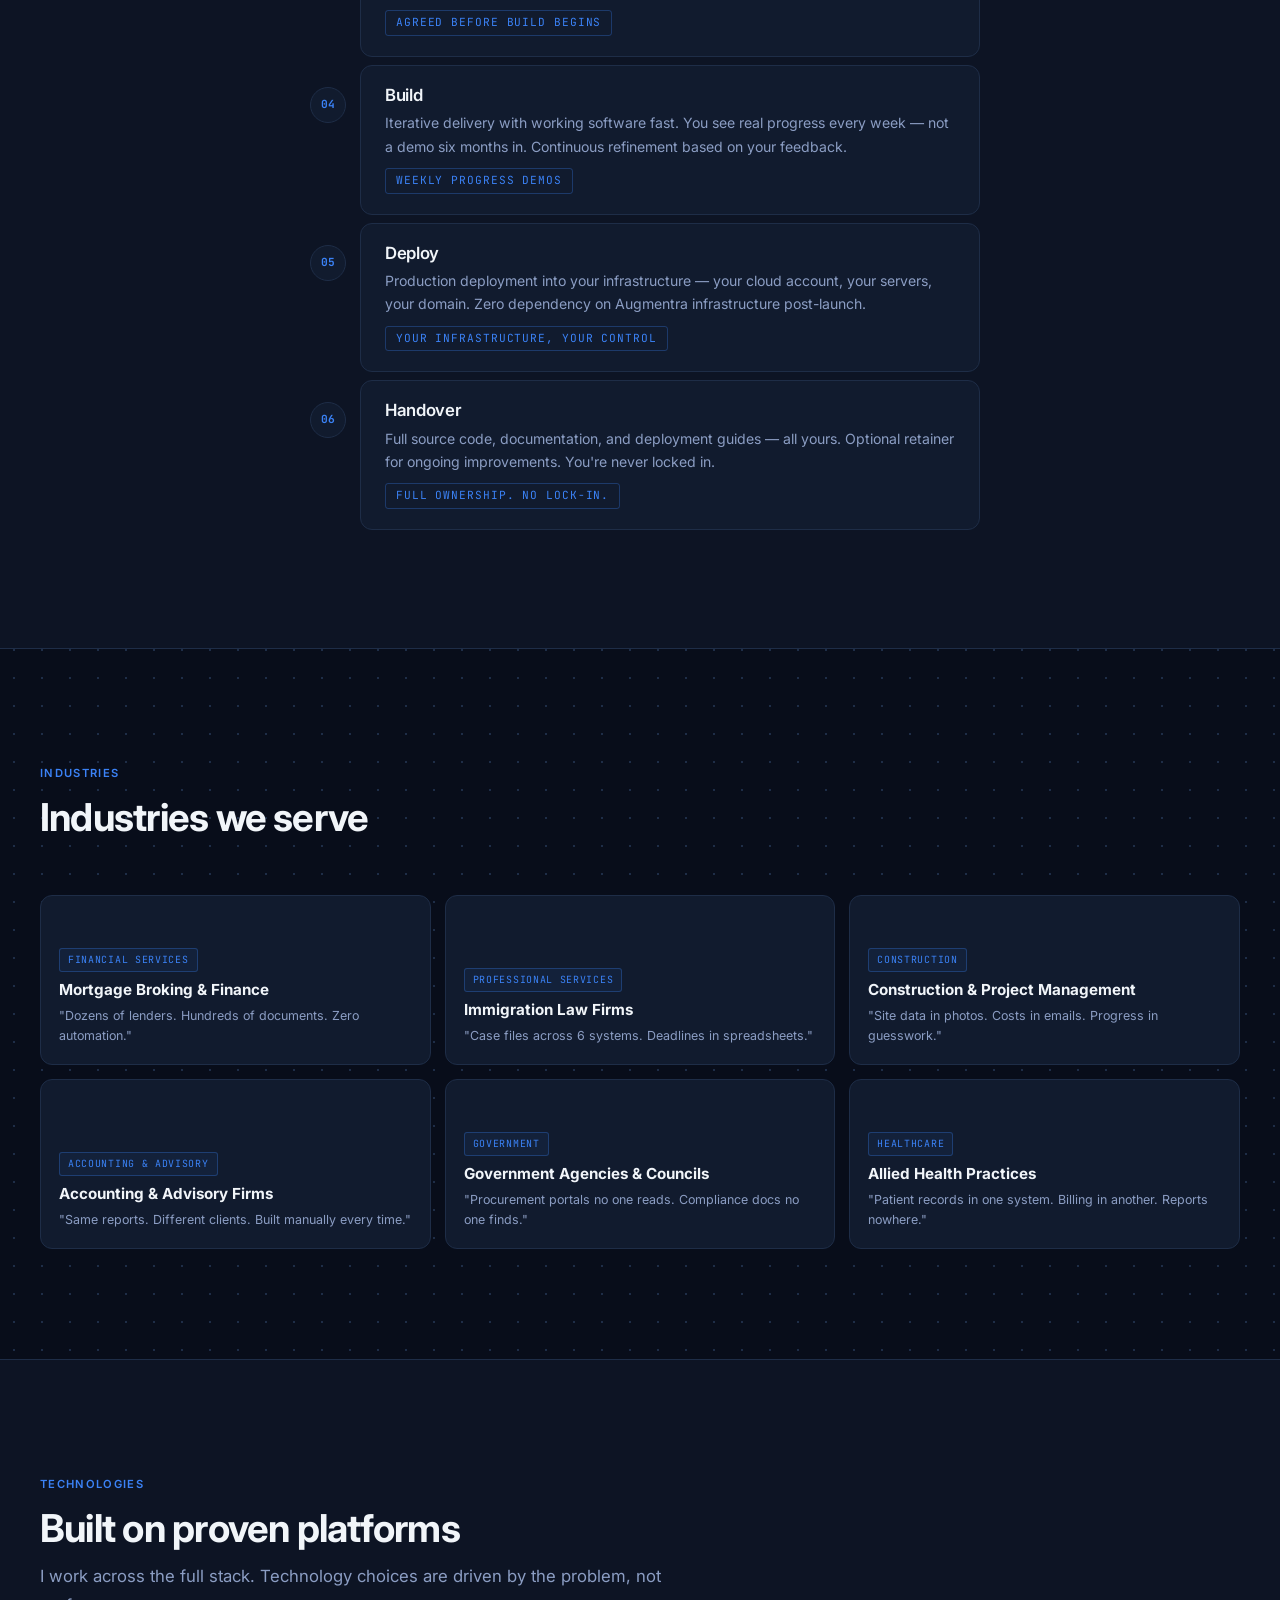
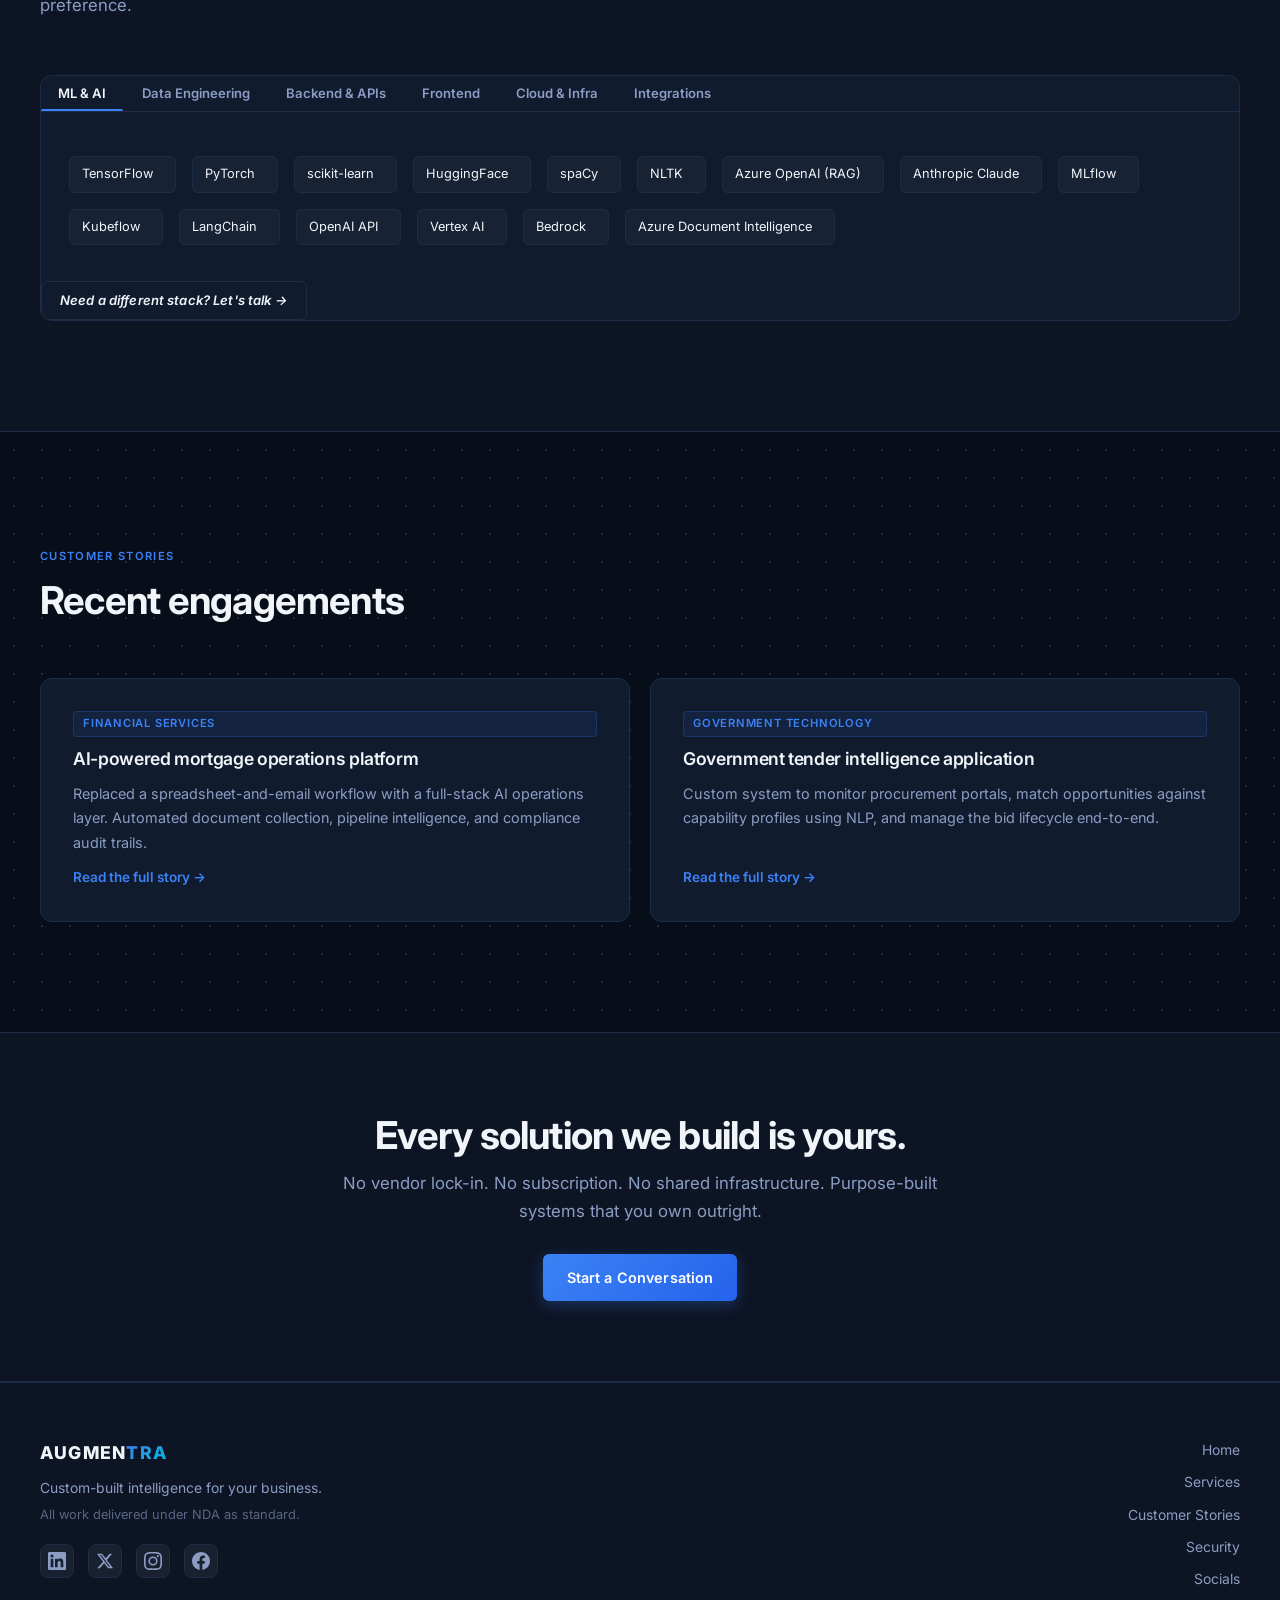
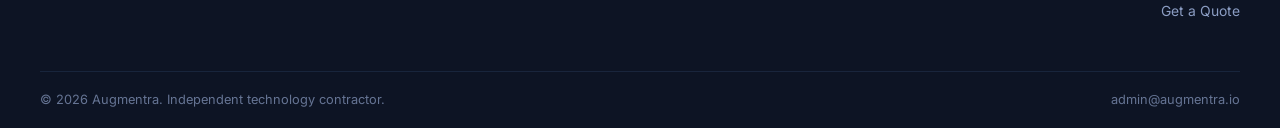
==== commit c181d14d: "Add /socials page + social icons in footer (LinkedIn, Twitter/X, Instagram, Facebook)" ====
--- a/index.html
+++ b/index.html
@@ -5,9 +5,9 @@
   <meta name="viewport" content="width=device-width, initial-scale=1.0" />
   <title>Augmentra — Custom-built intelligence for your business.</title>
   <meta name="description" content="Independent technology contractor building custom AI, data pipelines, and software integrations. Every system engineered precisely for your problem." />
-  <link rel="stylesheet" href="styles.css?v=3" />
-  <link rel="icon" href="/favicon.svg?v=3" type="image/svg+xml" />
-  <link rel="apple-touch-icon" href="/favicon.svg?v=3" />
+  <link rel="stylesheet" href="styles.css?v=6" />
+  <link rel="icon" href="/favicon.svg?v=6" type="image/svg+xml" />
+  <link rel="apple-touch-icon" href="/favicon.svg?v=6" />
 </head>
 <body class="dot-bg">
 
@@ -756,12 +756,27 @@
         <div style="font-size:1.1rem;font-weight:800;letter-spacing:0.07em;color:#f1f5f9;margin-bottom:10px;white-space:nowrap;display:block;">AUGMEN<span style="background:linear-gradient(135deg,#3b82f6,#06b6d4);-webkit-background-clip:text;-webkit-text-fill-color:transparent;background-clip:text;">TRA</span></div>
         <div class="footer-tagline">Custom-built intelligence for your business.</div>
         <div class="footer-note">All work delivered under NDA as standard.</div>
+        <div class="footer-social-row">
+          <a href="https://linkedin.com/company/augmentra" target="_blank" rel="noopener noreferrer" class="footer-social-link" aria-label="LinkedIn">
+            <svg viewBox="0 0 24 24" fill="currentColor" width="18" height="18"><path d="M20.447 20.452h-3.554v-5.569c0-1.328-.027-3.037-1.852-3.037-1.853 0-2.136 1.445-2.136 2.939v5.667H9.351V9h3.414v1.561h.046c.477-.9 1.637-1.85 3.37-1.85 3.601 0 4.267 2.37 4.267 5.455v6.286zM5.337 7.433a2.062 2.062 0 01-2.063-2.065 2.064 2.064 0 112.063 2.065zm1.782 13.019H3.555V9h3.564v11.452zM22.225 0H1.771C.792 0 0 .774 0 1.729v20.542C0 23.227.792 24 1.771 24h20.451C23.2 24 24 23.227 24 22.271V1.729C24 .774 23.2 0 22.222 0h.003z"/></svg>
+          </a>
+          <a href="https://x.com/augmentra" target="_blank" rel="noopener noreferrer" class="footer-social-link" aria-label="Twitter / X">
+            <svg viewBox="0 0 24 24" fill="currentColor" width="18" height="18"><path d="M18.244 2.25h3.308l-7.227 8.26 8.502 11.24H16.17l-5.214-6.817L4.99 21.75H1.68l7.73-8.835L1.254 2.25H8.08l4.713 6.231zm-1.161 17.52h1.833L7.084 4.126H5.117z"/></svg>
+          </a>
+          <a href="https://instagram.com/augmentra" target="_blank" rel="noopener noreferrer" class="footer-social-link" aria-label="Instagram">
+            <svg viewBox="0 0 24 24" fill="currentColor" width="18" height="18"><path d="M12 2.163c3.204 0 3.584.012 4.85.07 3.252.148 4.771 1.691 4.919 4.919.058 1.265.069 1.645.069 4.849 0 3.205-.012 3.584-.069 4.849-.149 3.225-1.664 4.771-4.919 4.919-1.266.058-1.644.07-4.85.07-3.204 0-3.584-.012-4.849-.07-3.26-.149-4.771-1.699-4.919-4.92-.058-1.265-.07-1.644-.07-4.849 0-3.204.013-3.583.07-4.849.149-3.227 1.664-4.771 4.919-4.919 1.266-.057 1.645-.069 4.849-.069zM12 0C8.741 0 8.333.014 7.053.072 2.695.272.273 2.69.073 7.052.014 8.333 0 8.741 0 12c0 3.259.014 3.668.072 4.948.2 4.358 2.618 6.78 6.98 6.98C8.333 23.986 8.741 24 12 24c3.259 0 3.668-.014 4.948-.072 4.354-.2 6.782-2.618 6.979-6.98.059-1.28.073-1.689.073-4.948 0-3.259-.014-3.667-.072-4.947-.196-4.354-2.617-6.78-6.979-6.98C15.668.014 15.259 0 12 0zm0 5.838a6.162 6.162 0 100 12.324 6.162 6.162 0 000-12.324zM12 16a4 4 0 110-8 4 4 0 010 8zm6.406-11.845a1.44 1.44 0 100 2.881 1.44 1.44 0 000-2.881z"/></svg>
+          </a>
+          <a href="https://facebook.com/augmentra" target="_blank" rel="noopener noreferrer" class="footer-social-link" aria-label="Facebook">
+            <svg viewBox="0 0 24 24" fill="currentColor" width="18" height="18"><path d="M24 12.073c0-6.627-5.373-12-12-12s-12 5.373-12 12c0 5.99 4.388 10.954 10.125 11.854v-8.385H7.078v-3.47h3.047V9.43c0-3.007 1.792-4.669 4.533-4.669 1.312 0 2.686.235 2.686.235v2.953H15.83c-1.491 0-1.956.925-1.956 1.874v2.25h3.328l-.532 3.47h-2.796v8.385C19.612 23.027 24 18.062 24 12.073z"/></svg>
+          </a>
+        </div>
       </div>
       <nav class="footer-nav">
         <a href="/">Home</a>
         <a href="/services">Services</a>
         <a href="/customer-stories">Customer Stories</a>
         <a href="/security">Security</a>
+        <a href="/socials">Socials</a>
         <a href="/quote">Get a Quote</a>
       </nav>
     </div>
@@ -772,6 +787,6 @@
   </div>
 </footer>
 
-<script src="main.js?v=3"></script>
+<script src="main.js?v=6"></script>
 </body>
 </html>
--- a/styles.css
+++ b/styles.css
@@ -825,6 +825,13 @@
   padding: 3px 9px;
 }
 
+.cs-pill-group {
+  display: flex;
+  flex-wrap: wrap;
+  gap: 8px;
+  margin-bottom: 2px;
+}
+
 .teaser-card h3 {
   font-size: 1.1rem;
 }
@@ -1733,6 +1740,202 @@
 }
 
 .footer-bottom a:hover { color: var(--text); text-decoration: none; }
+
+/* Footer social icons */
+.footer-social-row {
+  display: flex;
+  gap: 14px;
+  margin-top: 18px;
+  align-items: center;
+}
+
+.footer-social-link {
+  display: flex;
+  align-items: center;
+  justify-content: center;
+  width: 34px;
+  height: 34px;
+  border-radius: 8px;
+  background: rgba(255,255,255,0.05);
+  border: 1px solid var(--border);
+  color: var(--muted);
+  text-decoration: none;
+  transition: background var(--transition), color var(--transition), border-color var(--transition);
+}
+
+.footer-social-link:hover {
+  background: rgba(59,130,246,0.12);
+  color: var(--text);
+  border-color: rgba(59,130,246,0.4);
+}
+
+/* ============================================================
+   SOCIALS PAGE
+   ============================================================ */
+
+.socials-hero {
+  padding: 120px 0 64px;
+  text-align: center;
+}
+
+.socials-hero-inner {
+  max-width: 560px;
+  margin: 0 auto;
+}
+
+.socials-hero h1 {
+  font-size: clamp(2rem, 5vw, 3rem);
+  font-weight: 800;
+  letter-spacing: -0.02em;
+  color: var(--text);
+  margin: 14px 0 20px;
+}
+
+.socials-hero-sub {
+  font-size: 1.05rem;
+  color: var(--muted);
+  line-height: 1.7;
+}
+
+.socials-grid-section {
+  padding: 24px 0 80px;
+}
+
+.socials-cards {
+  display: grid;
+  grid-template-columns: repeat(auto-fit, minmax(280px, 1fr));
+  gap: 20px;
+}
+
+.social-card {
+  display: flex;
+  align-items: flex-start;
+  gap: 20px;
+  padding: 28px 24px;
+  border-radius: 14px;
+  background: var(--surface);
+  border: 1px solid var(--border);
+  text-decoration: none;
+  color: var(--text);
+  transition: background var(--transition), border-color var(--transition), transform 0.15s ease, box-shadow 0.15s ease;
+  position: relative;
+  overflow: hidden;
+}
+
+.social-card::before {
+  content: '';
+  position: absolute;
+  inset: 0;
+  opacity: 0;
+  transition: opacity var(--transition);
+  border-radius: 14px;
+}
+
+.social-card:hover {
+  transform: translateY(-3px);
+  box-shadow: 0 8px 32px rgba(0,0,0,0.35);
+  border-color: transparent;
+}
+
+.social-card:hover::before { opacity: 1; }
+
+/* Per-platform accent colours */
+.social-card--linkedin:hover { background: #0a0e1a; box-shadow: 0 8px 32px rgba(10,102,194,0.25); border-color: rgba(10,102,194,0.5); }
+.social-card--linkedin .social-card-icon { color: #0a66c2; }
+
+.social-card--twitter:hover { background: #0a0a0f; box-shadow: 0 8px 32px rgba(255,255,255,0.08); border-color: rgba(255,255,255,0.2); }
+.social-card--twitter .social-card-icon { color: #e7e9ea; }
+
+.social-card--instagram:hover { background: #110a0e; box-shadow: 0 8px 32px rgba(228,64,95,0.2); border-color: rgba(228,64,95,0.4); }
+.social-card--instagram .social-card-icon { color: #e4405f; }
+
+.social-card--facebook:hover { background: #080d16; box-shadow: 0 8px 32px rgba(24,119,242,0.2); border-color: rgba(24,119,242,0.4); }
+.social-card--facebook .social-card-icon { color: #1877f2; }
+
+.social-card-icon {
+  flex-shrink: 0;
+  width: 44px;
+  height: 44px;
+  display: flex;
+  align-items: center;
+  justify-content: center;
+  background: rgba(255,255,255,0.04);
+  border-radius: 10px;
+}
+
+.social-card-icon svg {
+  width: 24px;
+  height: 24px;
+}
+
+.social-card-body {
+  flex: 1;
+}
+
+.social-card-name {
+  font-size: 1rem;
+  font-weight: 700;
+  color: var(--text);
+  margin-bottom: 2px;
+}
+
+.social-card-handle {
+  font-size: 0.8rem;
+  color: var(--accent, #3b82f6);
+  margin-bottom: 10px;
+  font-weight: 500;
+}
+
+.social-card-desc {
+  font-size: 0.87rem;
+  color: var(--muted);
+  line-height: 1.6;
+}
+
+.social-card-arrow {
+  flex-shrink: 0;
+  color: var(--muted);
+  opacity: 0.4;
+  transition: opacity var(--transition), transform var(--transition);
+  align-self: center;
+}
+
+.social-card-arrow svg {
+  width: 18px;
+  height: 18px;
+  display: block;
+}
+
+.social-card:hover .social-card-arrow {
+  opacity: 1;
+  transform: translateX(4px);
+}
+
+.socials-cta-section {
+  padding: 0 0 100px;
+}
+
+.socials-cta-inner {
+  text-align: center;
+  padding: 56px 40px;
+  border-radius: 18px;
+  background: var(--surface);
+  border: 1px solid var(--border);
+  max-width: 540px;
+  margin: 0 auto;
+}
+
+.socials-cta-inner h2 {
+  font-size: 1.75rem;
+  font-weight: 800;
+  color: var(--text);
+  margin-bottom: 10px;
+}
+
+.socials-cta-inner p {
+  color: var(--muted);
+  margin-bottom: 28px;
+}
 
 /* ============================================================
    RESPONSIVE — 1024px
@@ -1842,8 +2045,11 @@
   .page-hero    { padding: 90px 0 36px; }
   .hero         { padding: 110px 0 56px; }
   .container    { padding: 0 16px; }
-  .mock-table   { font-size: 0.7rem; }
-  .mock-table th, .mock-table td { padding: 6px 6px; }
+  .mock-table   { font-size: 0.7rem !important; }
+  .mock-table th { padding: 5px 6px !important; font-size: 0.58rem !important; }
+  .mock-table td { padding: 7px 6px !important; }
+  .mock-table th:nth-child(3),
+  .mock-table td:nth-child(3) { display: none !important; }
 
   /* Hero */
   .hero-ctas          { flex-direction: column; gap: 10px; }
@@ -1860,21 +2066,43 @@
   .hd-tab             { padding: 10px 12px; font-size: 0.75rem; white-space: nowrap !important; flex-shrink: 0 !important; }
   .hd-kpi-strip       { grid-template-columns: repeat(2, 1fr) !important; }
   .hd-kpi             { padding: 8px 10px; }
-  .hd-kpi-val         { font-size: 1.1rem; }
+  .hd-kpi-val         { font-size: 1.1rem !important; }
+  .hd-kpi-label       { font-size: 0.6rem !important; }
+  .hd-kpi-delta       { font-size: 0.65rem !important; }
   .hd-body            { grid-template-columns: 1fr !important; }
-  .hd-col-left        { border-right: none !important; border-bottom: 1px solid var(--border) !important; padding: 14px; }
-  .hd-col-right       { padding: 14px; }
-  .hd-pipe-row        { grid-template-columns: 90px 1fr 32px; }
-  .hd-section-label   { font-size: 0.6rem; }
+  .hd-col-left        { border-right: none !important; border-bottom: 1px solid var(--border) !important; padding: 12px !important; }
+  .hd-col-right       { padding: 12px !important; }
+  .hd-col             { padding: 12px !important; }
+  .hd-section-label   { font-size: 0.58rem !important; margin-bottom: 8px !important; }
+  .hd-pipeline        { gap: 4px !important; }
+  .hd-pipe-row        { grid-template-columns: 90px 1fr 30px !important; gap: 6px !important; }
+  .hd-pipe-name       { font-size: 0.67rem !important; }
+  .hd-pipe-stat       { font-size: 0.67rem !important; }
+  .hd-feed            { gap: 6px !important; }
+  .hd-feed-item       { font-size: 0.78rem !important; }
+  .hd-feed-time       { font-size: 0.65rem !important; }
   .hd-health-grid     { grid-template-columns: 1fr !important; }
+  .hd-health-item     { padding: 8px 10px !important; }
+  .hd-health-name     { font-size: 0.73rem !important; }
+  .hd-health-status   { font-size: 0.67rem !important; }
   .hd-model-row       { flex-wrap: wrap !important; gap: 6px !important; }
   .hd-model-acc       { width: 100% !important; min-width: unset !important; }
-  .hd-spark-row       { grid-template-columns: 80px 1fr 36px !important; }
-  .hd-ai-row          { flex-wrap: wrap; }
-  .hd-ai-detail       { font-size: 0.68rem; width: 100%; }
+  .hd-model-list      { gap: 4px !important; }
+  .hd-model-name      { font-size: 0.78rem !important; }
+  .hd-model-detail    { font-size: 0.65rem !important; }
+  .hd-spark-row       { grid-template-columns: 70px 1fr 30px !important; }
+  .hd-spark-label     { font-size: 0.67rem !important; }
+  .hd-spark-val       { font-size: 0.72rem !important; }
+  .hd-ai-decisions    { gap: 4px !important; }
+  .hd-ai-row          { flex-wrap: wrap; padding: 6px 8px !important; gap: 8px !important; }
+  .hd-ai-badge        { font-size: 0.6rem !important; padding: 2px 6px !important; }
+  .hd-ai-detail       { font-size: 0.67rem !important; width: 100%; }
+  .hd-ai-summary      { flex-wrap: wrap; gap: 10px !important; }
   .hd-time-saved      { flex-direction: column !important; align-items: flex-start !important; gap: 4px !important; }
+  .hd-time-val        { font-size: 1.8rem !important; }
+  .hd-time-label      { font-size: 0.73rem !important; }
+  .hd-time-freed      { font-size: 0.72rem !important; }
   .hd-model-acc-bar   { width: 100%; }
-  .hd-ai-summary      { flex-wrap: wrap; gap: 8px; }
 
   /* Grids */
   .services-grid      { grid-template-columns: 1fr; }
@@ -1891,6 +2119,8 @@
   .pm-body            { grid-template-columns: 1fr; }
   .pm-panel:first-child { border-right: none; border-bottom: 1px solid var(--border); }
   .pm-subtitle        { display: none; }
+  .pm-node            { padding: 8px 12px !important; font-size: 0.78rem !important; }
+  .pm-node-sub        { font-size: 0.65rem !important; }
 
   /* Process steps */
   .ps-num             { width: 30px; height: 30px; font-size: 0.65rem; left: 5px; top: 26px; }
@@ -1899,27 +2129,33 @@
   .ps-content p       { font-size: 0.85rem; }
   .ps-connector::before { height: 24px; }
 
-  /* Tech stack tabs */
+  /* Tech stack tabs — scrollable row on mobile, full labels visible */
   .stack-tab-buttons  {
-    display: grid;
-    grid-template-columns: repeat(3, 1fr);
-    gap: 4px;
-    border-bottom: none;
-    margin-bottom: 14px;
+    display: flex;
+    flex-direction: row;
+    flex-wrap: nowrap;
+    overflow-x: auto;
+    -webkit-overflow-scrolling: touch;
+    scrollbar-width: none;
+    gap: 0;
+    border-bottom: 1px solid var(--border);
+    margin-bottom: 16px;
   }
+  .stack-tab-buttons::-webkit-scrollbar { display: none; }
   .stack-tab-btn {
-    border: 1px solid var(--border);
-    border-radius: var(--radius-sm);
-    border-bottom: 1px solid var(--border);
+    flex-shrink: 0;
+    white-space: nowrap;
+    border: none;
+    border-bottom: 2px solid transparent;
+    border-radius: 0;
     margin-bottom: 0;
-    font-size: 0.72rem;
-    padding: 8px 4px;
+    font-size: 0.8rem;
+    padding: 10px 14px;
     text-align: center;
-    white-space: nowrap;
-    overflow: hidden;
-    text-overflow: ellipsis;
+    overflow: visible;
+    text-overflow: clip;
   }
-  .stack-tab-btn.active { border-color: var(--accent); background: rgba(59,130,246,0.08); }
+  .stack-tab-btn.active { border-bottom-color: var(--accent); background: transparent; color: var(--text); }
   .stack-tab-panel    { gap: 6px; }
   .stack-pill::after  { display: none; }
 
@@ -1938,8 +2174,14 @@
   .svc-nav-item       { border-left: none !important; border: 1px solid var(--border) !important; border-radius: var(--radius-sm) !important; padding: 7px 11px !important; font-size: 0.76rem !important; width: auto !important; }
   .svc-nav-item.active { border-color: var(--accent) !important; background: rgba(59,130,246,0.08) !important; }
   .svc-detail-grid    { grid-template-columns: 1fr !important; }
-  .svc-diagram        { overflow-x: auto !important; font-size: 0.65rem; padding: 10px 12px; }
-  .svc-diag-row       { flex-wrap: wrap; gap: 4px; }
+  .svc-diagram        { overflow-x: visible !important; padding: 12px !important; }
+  .svc-diag-row       { flex-direction: column !important; align-items: flex-start !important; gap: 0 !important; white-space: normal !important; min-width: unset !important; flex-wrap: nowrap !important; }
+  .svc-diag-node      { display: block !important; width: 100% !important; box-sizing: border-box !important; white-space: normal !important; word-break: break-word !important; }
+  .svc-diag-arrow     { display: block !important; text-align: left !important; padding: 2px 10px !important; font-size: 1rem !important; color: var(--muted) !important; transform: rotate(90deg) !important; width: 24px !important; }
+  .svc-diag-branch    { padding-left: 0 !important; border-left: 2px solid rgba(59,130,246,0.2) !important; margin-left: 16px !important; margin-top: 8px !important; padding-top: 4px !important; }
+  .svc-diag-down      { display: none !important; }
+  .svc-diag-spacer    { display: none !important; }
+  .svc-diag-secondary { font-size: 0.72rem !important; margin-left: 8px !important; }
   .svc-panel.active   { display: block !important; }
 
   /* Customer stories */
@@ -1948,24 +2190,57 @@
   .cs-visual-body     { padding: 16px; }
   .cs-metrics         { flex-direction: column; gap: 12px; }
   .cs-metric-num      { font-size: 1.6rem; }
-  .cs-arch-diagram    { font-size: 0.68rem; padding: 12px; }
-  .cs-arch-row        { flex-wrap: wrap; gap: 4px; }
+  .cs-arch-diagram    { font-size: 0.72rem; padding: 12px; overflow-x: visible !important; }
+  .cs-arch-row        { flex-direction: column !important; align-items: flex-start !important; flex-wrap: nowrap !important; gap: 0 !important; min-width: unset !important; white-space: normal !important; }
+  .cs-arch-arrow      { transform: rotate(90deg); display: block; width: 24px; padding: 2px 0; font-size: 1rem; }
+  .cs-arch-node       { white-space: normal !important; word-break: break-word !important; display: block !important; width: 100% !important; box-sizing: border-box !important; }
+  .cs-arch-node-wide  { min-width: unset !important; width: 100% !important; }
+  .cs-arch-row-indent { padding-left: 0 !important; border-left: 2px solid rgba(59,130,246,0.2); margin-left: 16px; margin-top: 6px; }
+  .cs-arch-branch     { display: none !important; }
+  .cs-arch-branch-line { display: none !important; }
   .cs-proto-tabs      { overflow-x: auto; -webkit-overflow-scrolling: touch; scrollbar-width: none; flex-wrap: nowrap; }
   .cs-proto-tab       { padding: 10px 12px; font-size: 0.78rem; white-space: nowrap; flex-shrink: 0; }
   .cs-proto-panels    { padding: 14px; }
-  .proto-kanban       { grid-template-columns: 1fr 1fr; gap: 8px; }
-  .proto-kanban-col   { padding: 8px; }
-  .proto-card         { padding: 8px 10px; }
-  .proto-doc-row      { grid-template-columns: 32px 1fr; gap: 8px; }
-  .proto-doc-result, .proto-doc-action { display: none; }
-  .proto-ml-summary   { grid-template-columns: repeat(2, 1fr); gap: 6px; }
-  .proto-nlp-layout   { grid-template-columns: 1fr; }
-  .ul-marketing-grid  { grid-template-columns: 1fr; }
-  .ul-campaign-row    { flex-direction: column; align-items: flex-start; }
+  .proto-toolbar      { flex-direction: column !important; align-items: flex-start !important; gap: 6px !important; padding-bottom: 10px !important; }
+  .proto-toolbar-label { font-size: 0.78rem !important; }
+  .proto-badge        { font-size: 0.65rem !important; }
+  .proto-toolbar-actions { gap: 6px !important; }
+  .proto-action-btn   { font-size: 0.7rem !important; padding: 4px 8px !important; }
+  .proto-kanban       { grid-template-columns: 1fr 1fr !important; gap: 8px !important; overflow-x: visible !important; }
+  .proto-kanban-col   { padding: 8px !important; }
+  .proto-col-header   { font-size: 0.62rem !important; }
+  .proto-card         { padding: 8px !important; }
+  .proto-card-name    { font-size: 0.78rem !important; }
+  .proto-card-detail  { font-size: 0.68rem !important; }
+  .proto-card-score   { font-size: 0.68rem !important; }
+  .proto-card-status  { font-size: 0.68rem !important; }
+  .proto-doc-row      { grid-template-columns: 32px 1fr !important; gap: 8px !important; }
+  .proto-doc-result   { display: none !important; }
+  .proto-doc-action   { display: none !important; }
+  .proto-doc-name     { font-size: 0.78rem !important; white-space: normal !important; }
+  .proto-doc-meta     { font-size: 0.67rem !important; }
+  .proto-ml-summary   { grid-template-columns: repeat(2, 1fr) !important; }
+  .proto-ml-label     { font-size: 0.6rem !important; }
+  .proto-ml-val       { font-size: 0.83rem !important; }
+  .proto-nlp-layout   { grid-template-columns: 1fr !important; gap: 14px !important; }
+  .proto-nlp-summary  { font-size: 0.8rem !important; }
+  .proto-nlp-bar-row  { font-size: 0.74rem !important; }
+  .proto-nlp-tag      { font-size: 0.7rem !important; padding: 3px 8px !important; }
+  .ul-marketing-grid  { grid-template-columns: 1fr !important; gap: 16px !important; }
+  .ul-campaign-row    { flex-direction: column !important; align-items: flex-start !important; gap: 6px !important; }
   .ul-camp-metrics    { justify-content: flex-start; }
-  .proto-impact-grid  { grid-template-columns: 1fr; }
-  .proto-timeline     { padding-left: 0; }
-  .proto-timeline-item { grid-template-columns: 50px 12px 1fr; gap: 8px; }
+  .ul-camp-name       { font-size: 0.82rem !important; }
+  .ul-camp-detail     { font-size: 0.7rem !important; }
+  .ul-camp-stat       { font-size: 0.72rem !important; }
+  .proto-impact-grid  { grid-template-columns: 1fr !important; gap: 8px !important; }
+  .proto-impact-row   { font-size: 0.78rem !important; }
+  .proto-impact-label { font-size: 0.6rem !important; }
+  .proto-timeline     { padding-left: 0 !important; }
+  .proto-timeline-item { grid-template-columns: 44px 10px 1fr !important; gap: 8px !important; padding: 10px 0 !important; }
+  .proto-tl-date      { font-size: 0.67rem !important; }
+  .proto-tl-title     { font-size: 0.78rem !important; }
+  .proto-tl-detail    { font-size: 0.7rem !important; }
+  .proto-tl-dot       { width: 10px !important; height: 10px !important; }
 
   /* Case study modals */
   .cs-modal-overlay   { padding: 12px; }
@@ -1979,7 +2254,10 @@
 
   /* KPI / charts */
   .kpi-grid           { grid-template-columns: repeat(2, 1fr); }
-  .bar-row            { grid-template-columns: 80px 1fr 56px; }
+  .bar-chart          { gap: 8px !important; }
+  .bar-row            { grid-template-columns: 70px 1fr 60px !important; font-size: 0.75rem !important; }
+  .bar-label          { font-size: 0.72rem !important; }
+  .bar-value          { font-size: 0.72rem !important; }
   .audit-header span:last-child, .col-hash { display: none; }
   .audit-header, .audit-row { grid-template-columns: 72px 80px 70px 1fr; }
 
@@ -2012,8 +2290,8 @@
   h2  { font-size: 1.3rem; }
 
   .industries-v2      { grid-template-columns: 1fr; }
-  .proto-kanban       { grid-template-columns: 1fr; }
-  .stack-tab-buttons  { grid-template-columns: repeat(2, 1fr); }
+  .proto-kanban       { grid-template-columns: 1fr !important; }
+  .stack-tab-btn      { font-size: 0.78rem; padding: 10px 12px; }
   .sec-summary-grid   { grid-template-columns: 1fr 1fr !important; }
   .kpi-grid           { grid-template-columns: 1fr 1fr; }
   .hd-kpi-strip       { grid-template-columns: 1fr 1fr; }
@@ -2022,7 +2300,7 @@
   .ps-content         { margin-left: 44px; }
 
   /* Stack tabs — 2 col on tiny screens */
-  .stack-tab-btn      { font-size: 0.68rem; padding: 7px 3px; }
+  .stack-tab-btn      { font-size: 0.75rem; padding: 9px 11px; }
 }
 
 /* ============================================================
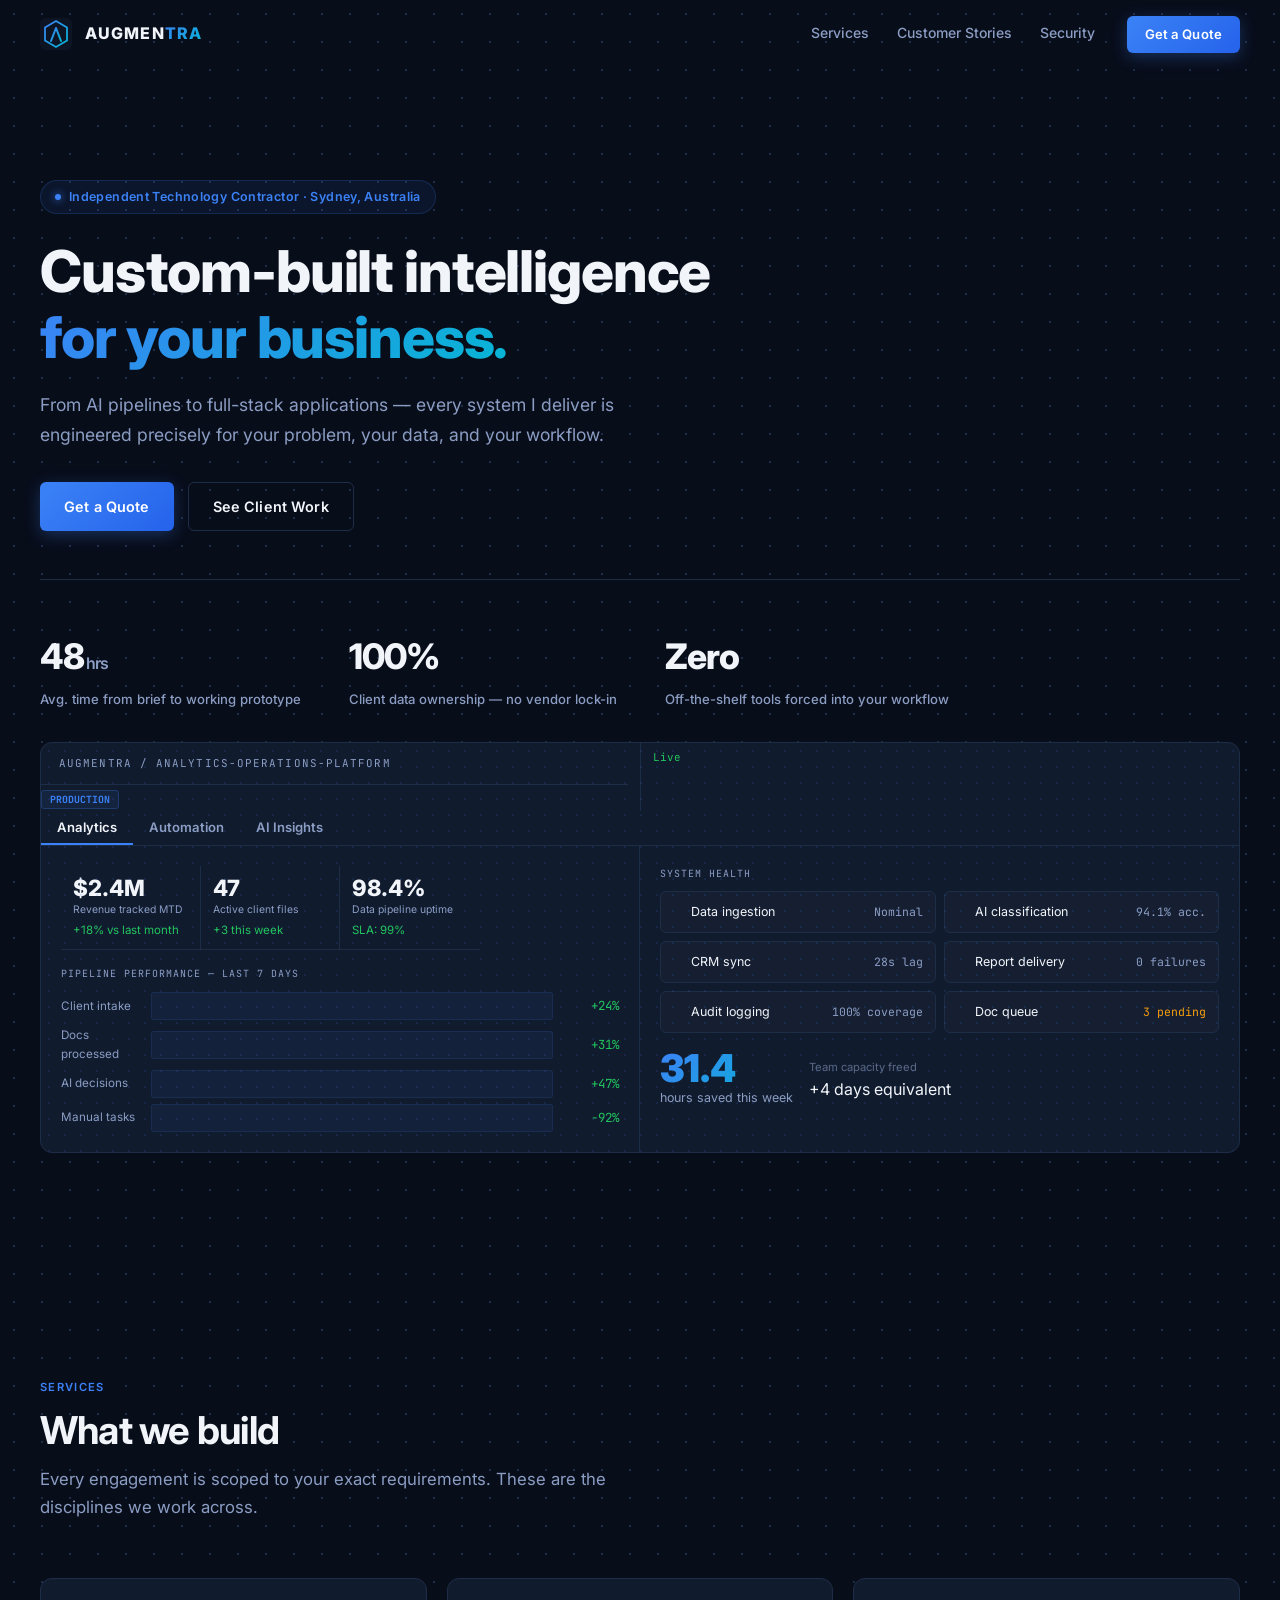
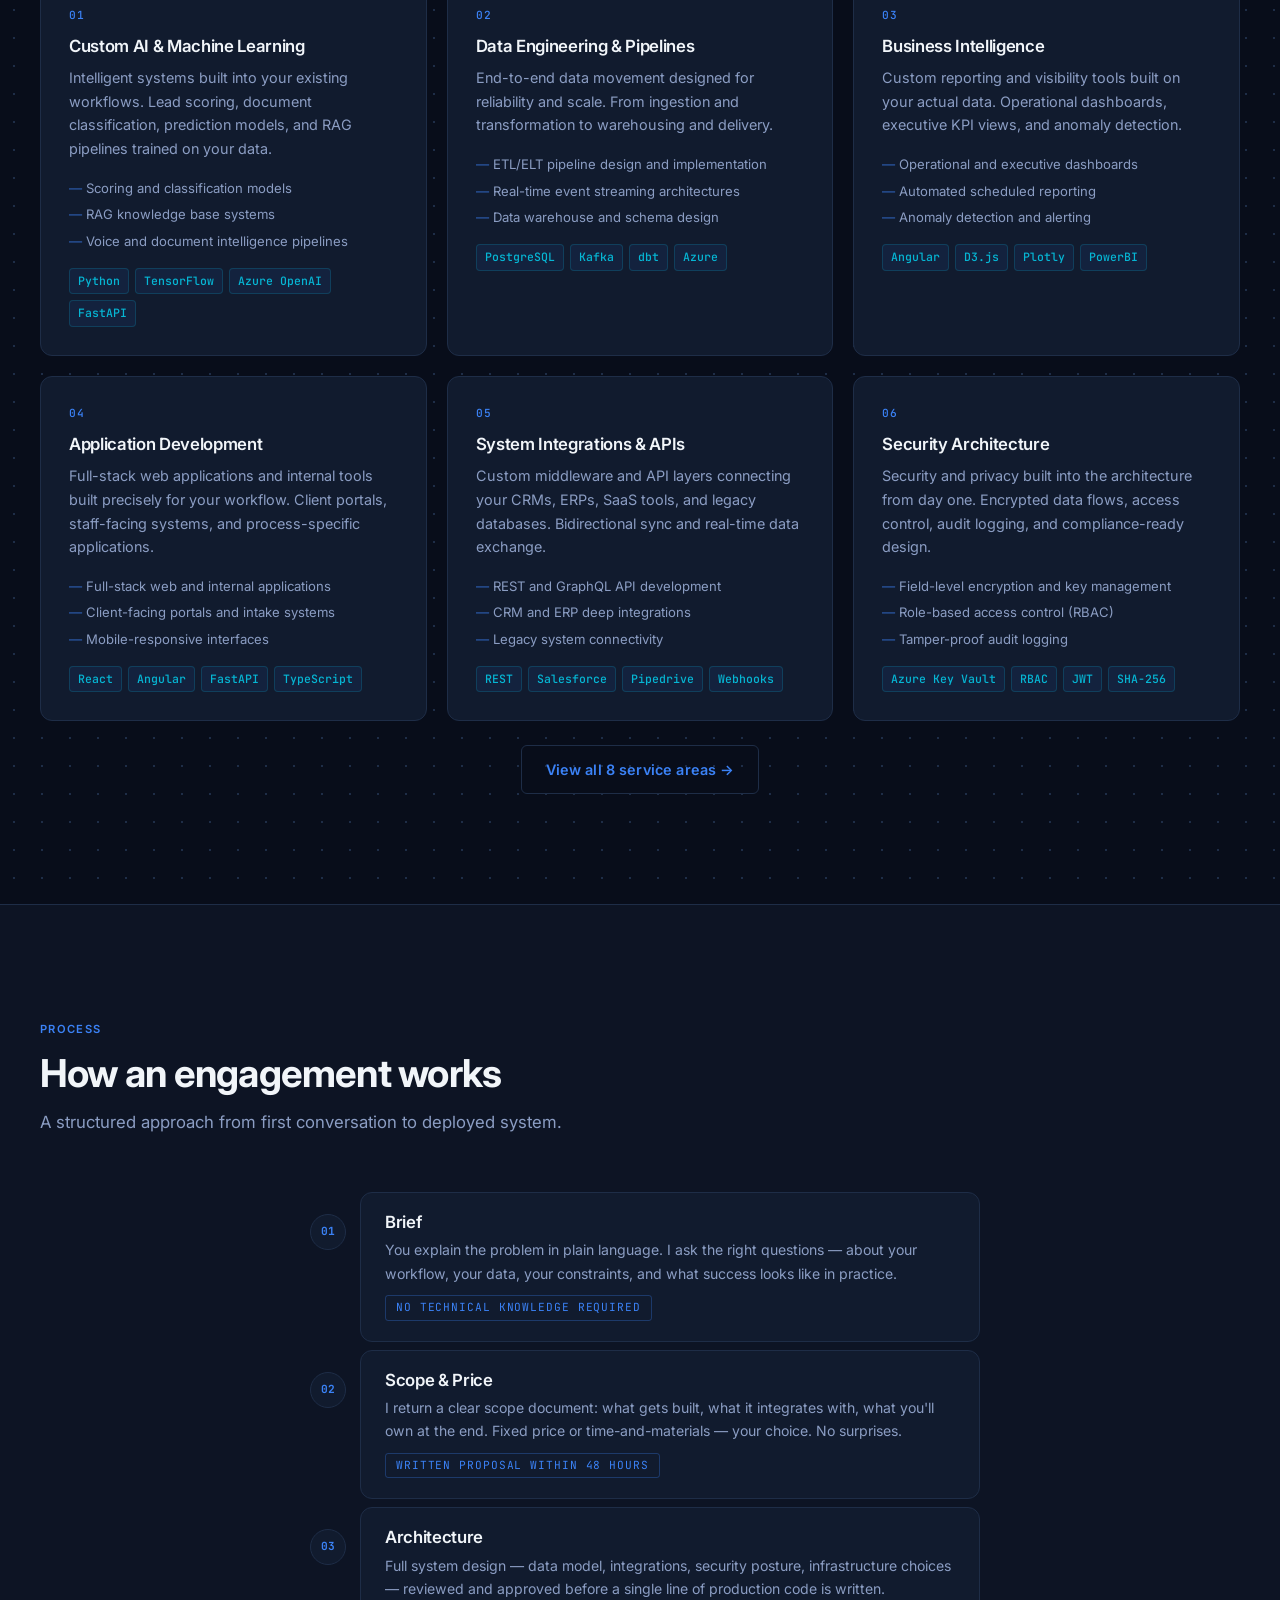
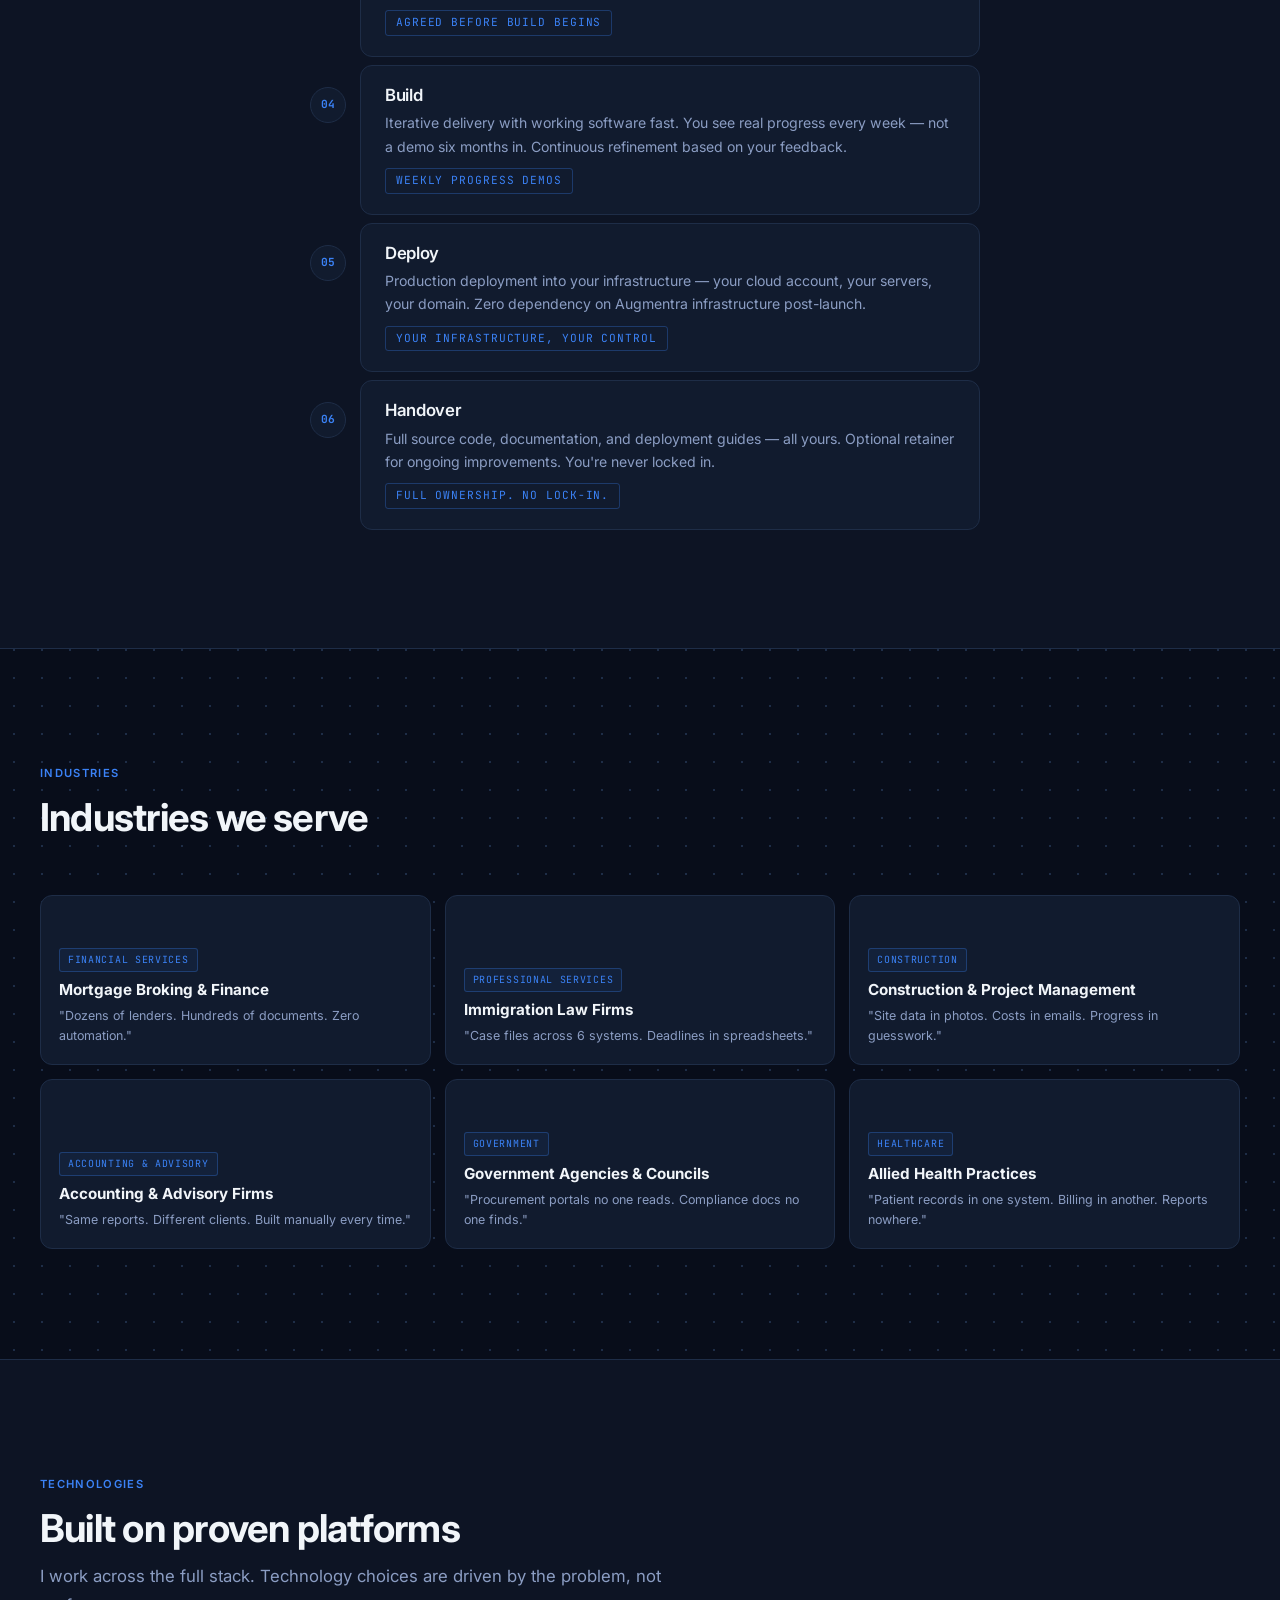
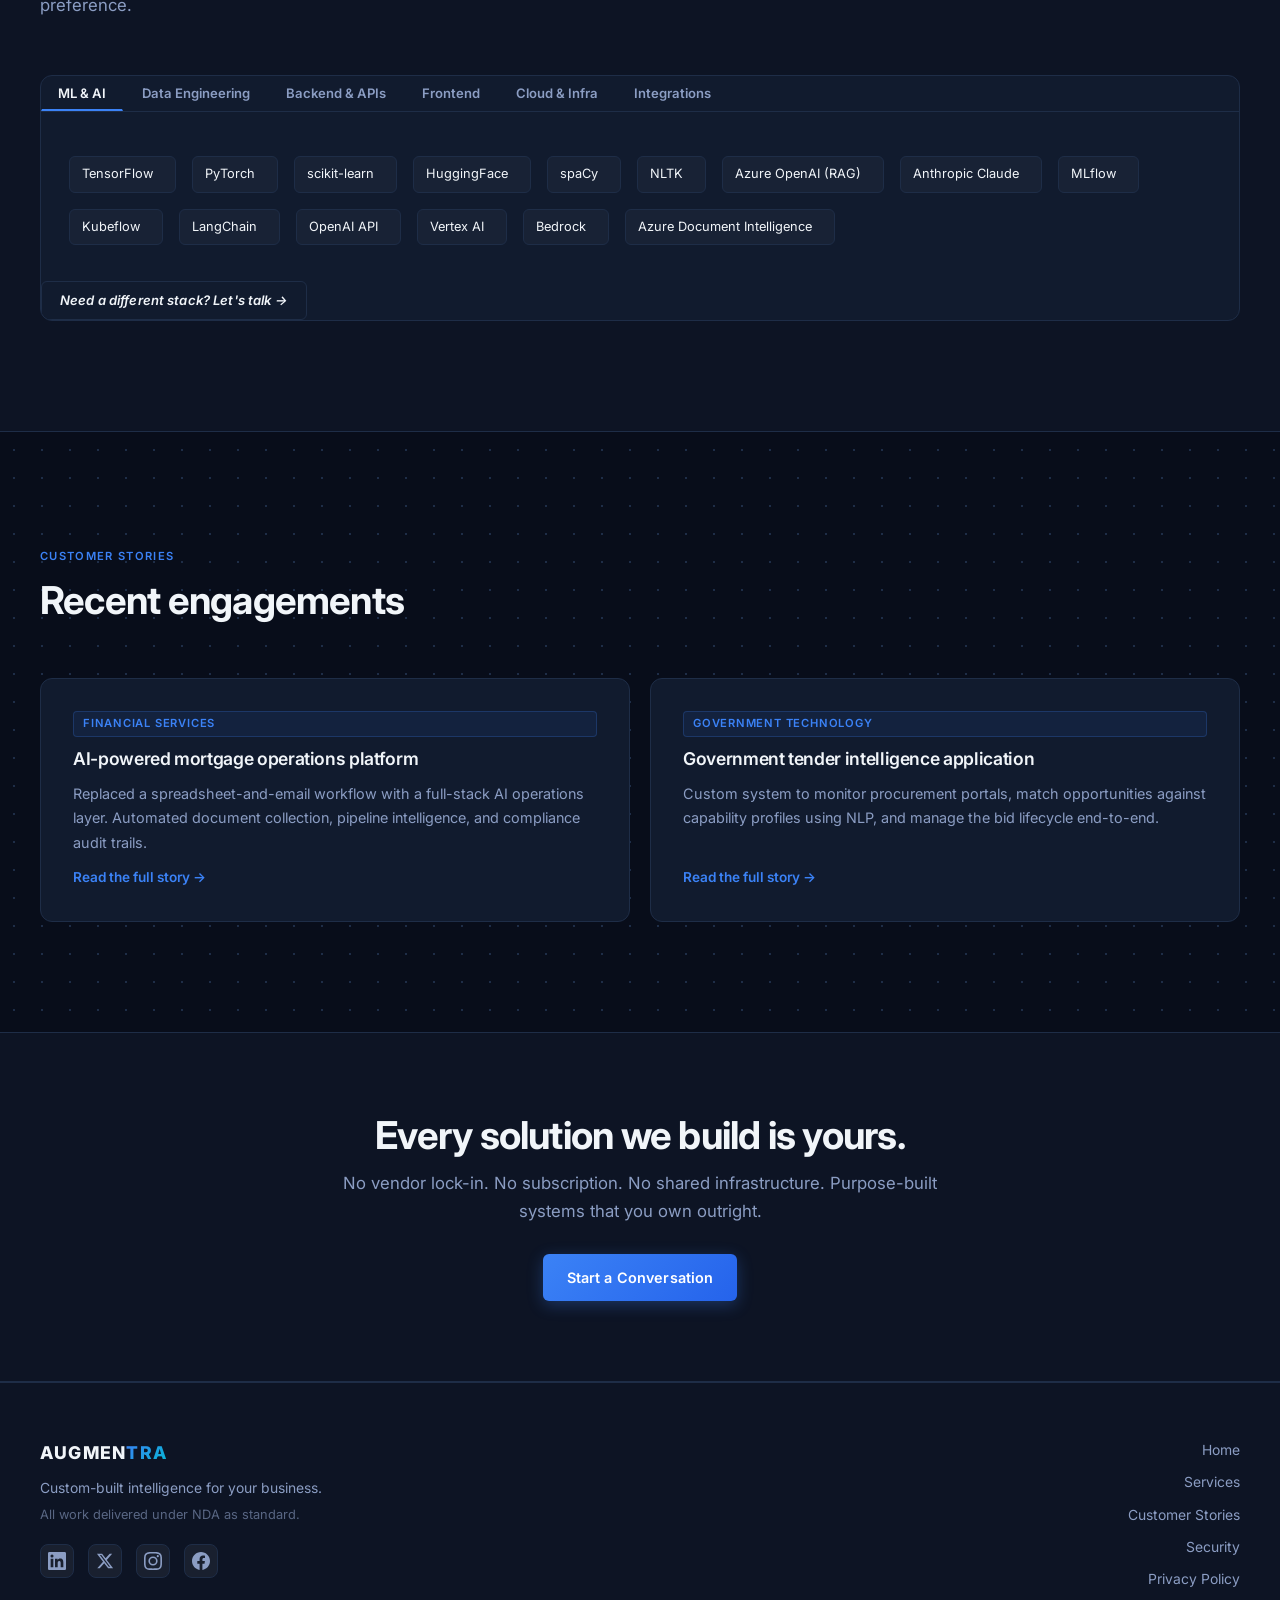
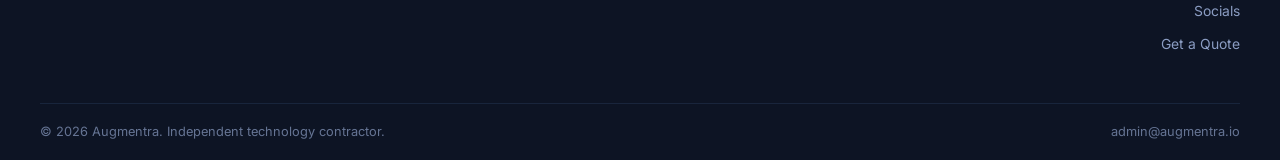
==== commit e5972248: "Add /privacy page for LinkedIn app review + footer links" ====
--- a/index.html
+++ b/index.html
@@ -5,9 +5,9 @@
   <meta name="viewport" content="width=device-width, initial-scale=1.0" />
   <title>Augmentra — Custom-built intelligence for your business.</title>
   <meta name="description" content="Independent technology contractor building custom AI, data pipelines, and software integrations. Every system engineered precisely for your problem." />
-  <link rel="stylesheet" href="styles.css?v=6" />
-  <link rel="icon" href="/favicon.svg?v=6" type="image/svg+xml" />
-  <link rel="apple-touch-icon" href="/favicon.svg?v=6" />
+  <link rel="stylesheet" href="styles.css?v=7" />
+  <link rel="icon" href="/favicon.svg?v=7" type="image/svg+xml" />
+  <link rel="apple-touch-icon" href="/favicon.svg?v=7" />
 </head>
 <body class="dot-bg">
 
@@ -757,7 +757,7 @@
         <div class="footer-tagline">Custom-built intelligence for your business.</div>
         <div class="footer-note">All work delivered under NDA as standard.</div>
         <div class="footer-social-row">
-          <a href="https://linkedin.com/company/augmentra" target="_blank" rel="noopener noreferrer" class="footer-social-link" aria-label="LinkedIn">
+          <a href="https://www.linkedin.com/company/augmentra-io/" target="_blank" rel="noopener noreferrer" class="footer-social-link" aria-label="LinkedIn">
             <svg viewBox="0 0 24 24" fill="currentColor" width="18" height="18"><path d="M20.447 20.452h-3.554v-5.569c0-1.328-.027-3.037-1.852-3.037-1.853 0-2.136 1.445-2.136 2.939v5.667H9.351V9h3.414v1.561h.046c.477-.9 1.637-1.85 3.37-1.85 3.601 0 4.267 2.37 4.267 5.455v6.286zM5.337 7.433a2.062 2.062 0 01-2.063-2.065 2.064 2.064 0 112.063 2.065zm1.782 13.019H3.555V9h3.564v11.452zM22.225 0H1.771C.792 0 0 .774 0 1.729v20.542C0 23.227.792 24 1.771 24h20.451C23.2 24 24 23.227 24 22.271V1.729C24 .774 23.2 0 22.222 0h.003z"/></svg>
           </a>
           <a href="https://x.com/augmentra" target="_blank" rel="noopener noreferrer" class="footer-social-link" aria-label="Twitter / X">
@@ -776,6 +776,7 @@
         <a href="/services">Services</a>
         <a href="/customer-stories">Customer Stories</a>
         <a href="/security">Security</a>
+        <a href="/privacy">Privacy Policy</a>
         <a href="/socials">Socials</a>
         <a href="/quote">Get a Quote</a>
       </nav>
@@ -787,6 +788,6 @@
   </div>
 </footer>
 
-<script src="main.js?v=6"></script>
+<script src="main.js?v=7"></script>
 </body>
 </html>
--- a/styles.css
+++ b/styles.css
@@ -1817,39 +1817,25 @@
   border: 1px solid var(--border);
   text-decoration: none;
   color: var(--text);
-  transition: background var(--transition), border-color var(--transition), transform 0.15s ease, box-shadow 0.15s ease;
-  position: relative;
-  overflow: hidden;
-}
-
-.social-card::before {
-  content: '';
-  position: absolute;
-  inset: 0;
-  opacity: 0;
-  transition: opacity var(--transition);
-  border-radius: 14px;
+  transition: border-color 0.2s ease, box-shadow 0.2s ease, transform 0.2s ease;
 }
 
 .social-card:hover {
-  transform: translateY(-3px);
-  box-shadow: 0 8px 32px rgba(0,0,0,0.35);
-  border-color: transparent;
-}
-
-.social-card:hover::before { opacity: 1; }
+  transform: translateY(-2px);
+}
 
 /* Per-platform accent colours */
-.social-card--linkedin:hover { background: #0a0e1a; box-shadow: 0 8px 32px rgba(10,102,194,0.25); border-color: rgba(10,102,194,0.5); }
+.social-card--linkedin { }
+.social-card--linkedin:hover { border-color: rgba(10,102,194,0.6); box-shadow: 0 4px 24px rgba(10,102,194,0.18); }
 .social-card--linkedin .social-card-icon { color: #0a66c2; }
 
-.social-card--twitter:hover { background: #0a0a0f; box-shadow: 0 8px 32px rgba(255,255,255,0.08); border-color: rgba(255,255,255,0.2); }
+.social-card--twitter:hover { border-color: rgba(200,200,200,0.3); box-shadow: 0 4px 24px rgba(255,255,255,0.06); }
 .social-card--twitter .social-card-icon { color: #e7e9ea; }
 
-.social-card--instagram:hover { background: #110a0e; box-shadow: 0 8px 32px rgba(228,64,95,0.2); border-color: rgba(228,64,95,0.4); }
+.social-card--instagram:hover { border-color: rgba(228,64,95,0.5); box-shadow: 0 4px 24px rgba(228,64,95,0.15); }
 .social-card--instagram .social-card-icon { color: #e4405f; }
 
-.social-card--facebook:hover { background: #080d16; box-shadow: 0 8px 32px rgba(24,119,242,0.2); border-color: rgba(24,119,242,0.4); }
+.social-card--facebook:hover { border-color: rgba(24,119,242,0.5); box-shadow: 0 4px 24px rgba(24,119,242,0.15); }
 .social-card--facebook .social-card-icon { color: #1877f2; }
 
 .social-card-icon {
@@ -4071,3 +4057,62 @@
   -webkit-text-fill-color: transparent;
   background-clip: text;
 }
+
+/* ── Privacy / Legal page ─────────────────────────────────────────────────── */
+.privacy-block {
+  margin-bottom: 2.5rem;
+  padding-bottom: 2.5rem;
+  border-bottom: 1px solid var(--border);
+}
+.privacy-block:last-child {
+  border-bottom: none;
+  margin-bottom: 0;
+  padding-bottom: 0;
+}
+.privacy-block h2 {
+  font-size: 1.25rem;
+  font-weight: 700;
+  color: var(--text);
+  margin-bottom: 0.75rem;
+}
+.privacy-block h3 {
+  font-size: 1rem;
+  font-weight: 600;
+  color: var(--text-muted);
+  margin: 1rem 0 0.4rem;
+  text-transform: uppercase;
+  letter-spacing: 0.06em;
+  font-size: 0.78rem;
+}
+.privacy-block p {
+  color: var(--text-muted);
+  line-height: 1.75;
+  margin-bottom: 0.75rem;
+}
+.privacy-block ul {
+  color: var(--text-muted);
+  line-height: 1.75;
+  padding-left: 1.5rem;
+  margin-bottom: 0.75rem;
+}
+.privacy-block ul li {
+  margin-bottom: 0.3rem;
+}
+.privacy-block code {
+  background: var(--surface);
+  border: 1px solid var(--border);
+  border-radius: 4px;
+  padding: 0.1em 0.45em;
+  font-size: 0.875em;
+  color: var(--cyan);
+  font-family: 'Courier New', monospace;
+}
+.text-link {
+  color: var(--accent);
+  text-decoration: none;
+  border-bottom: 1px solid transparent;
+  transition: border-color 0.2s;
+}
+.text-link:hover {
+  border-bottom-color: var(--accent);
+}
